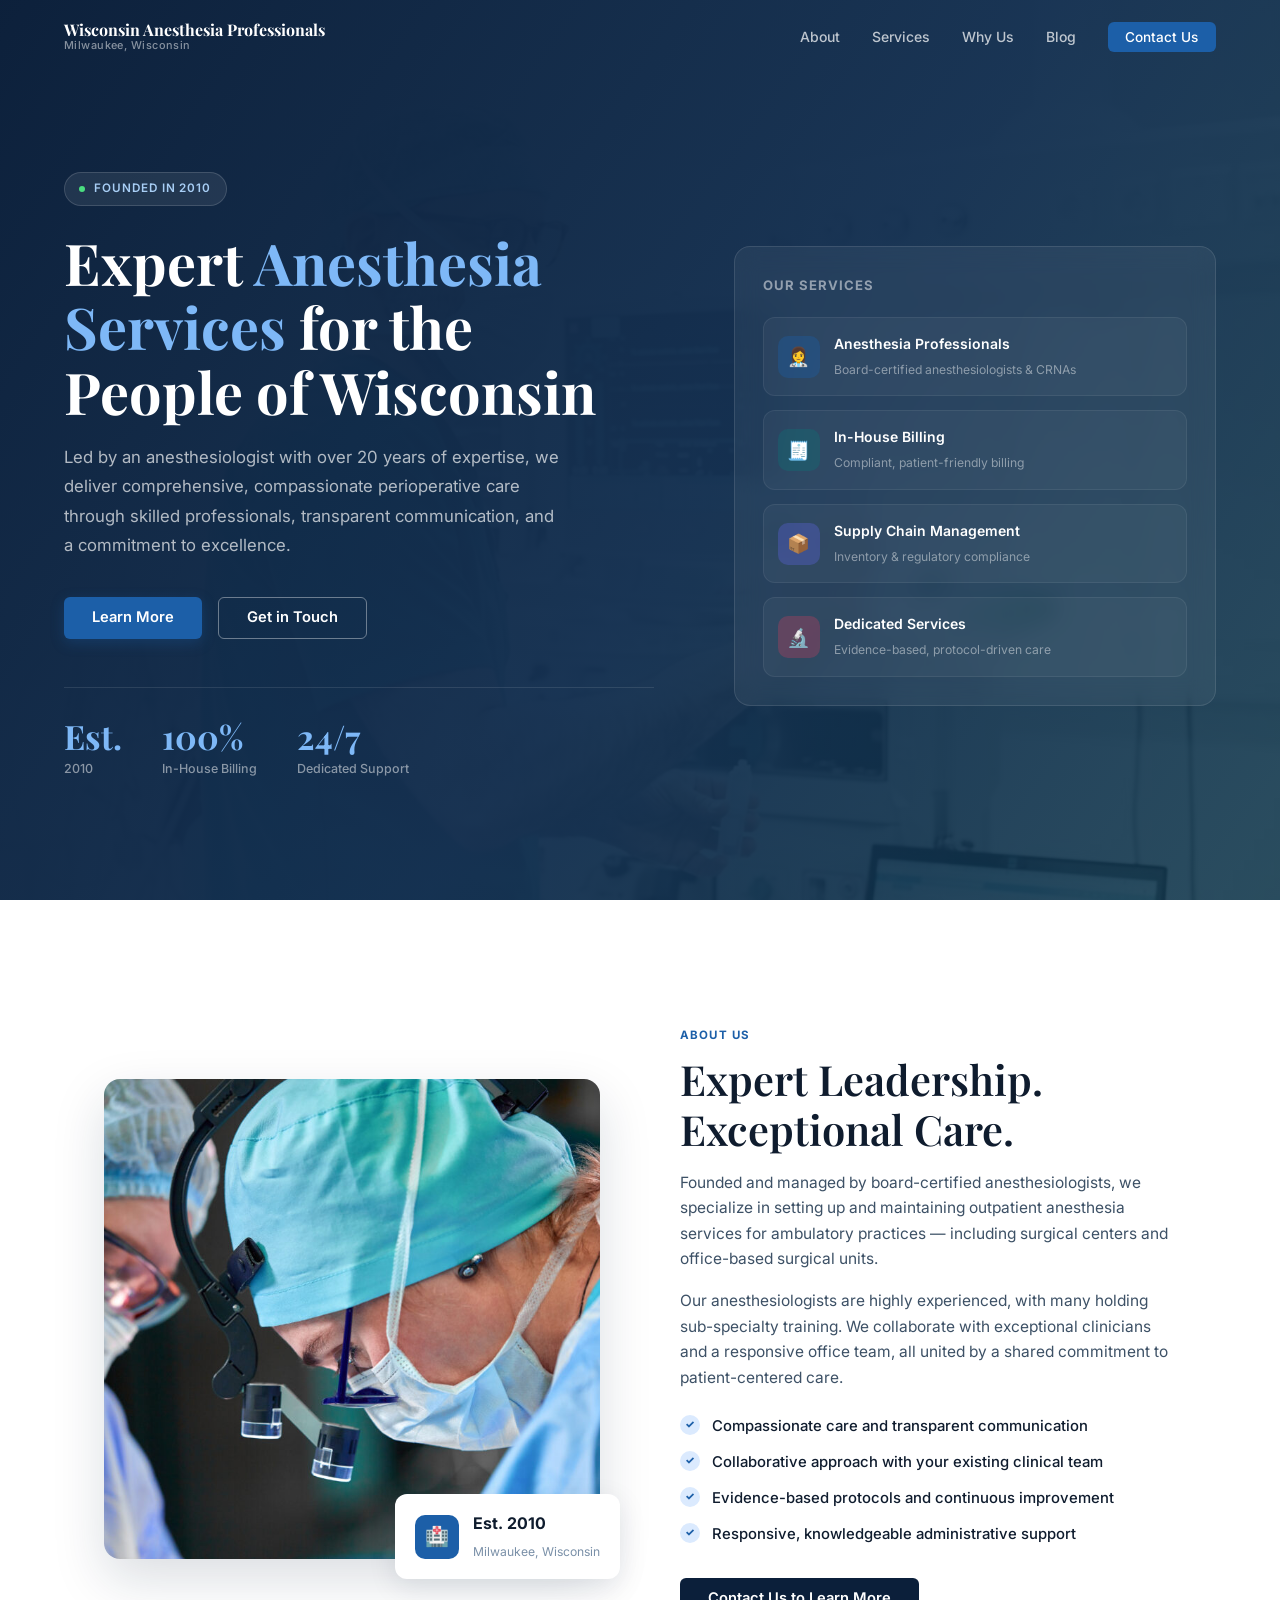
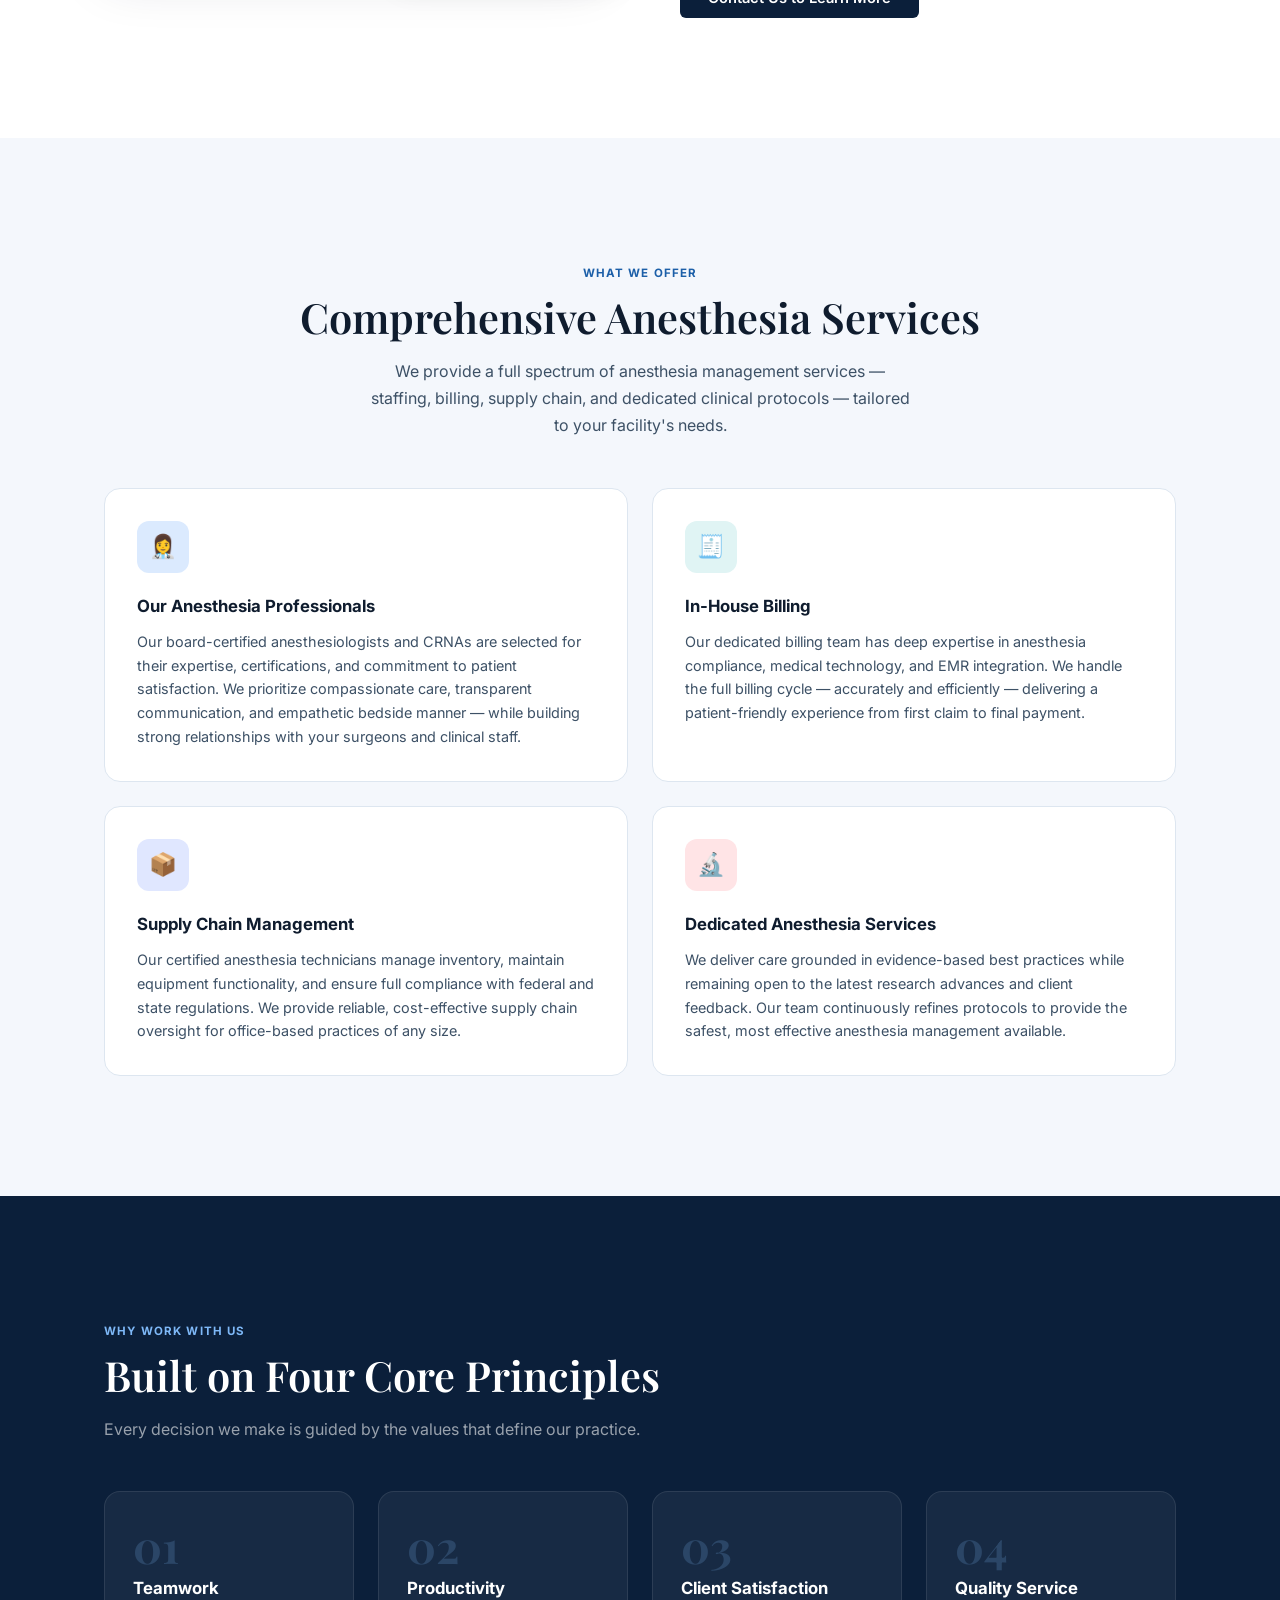
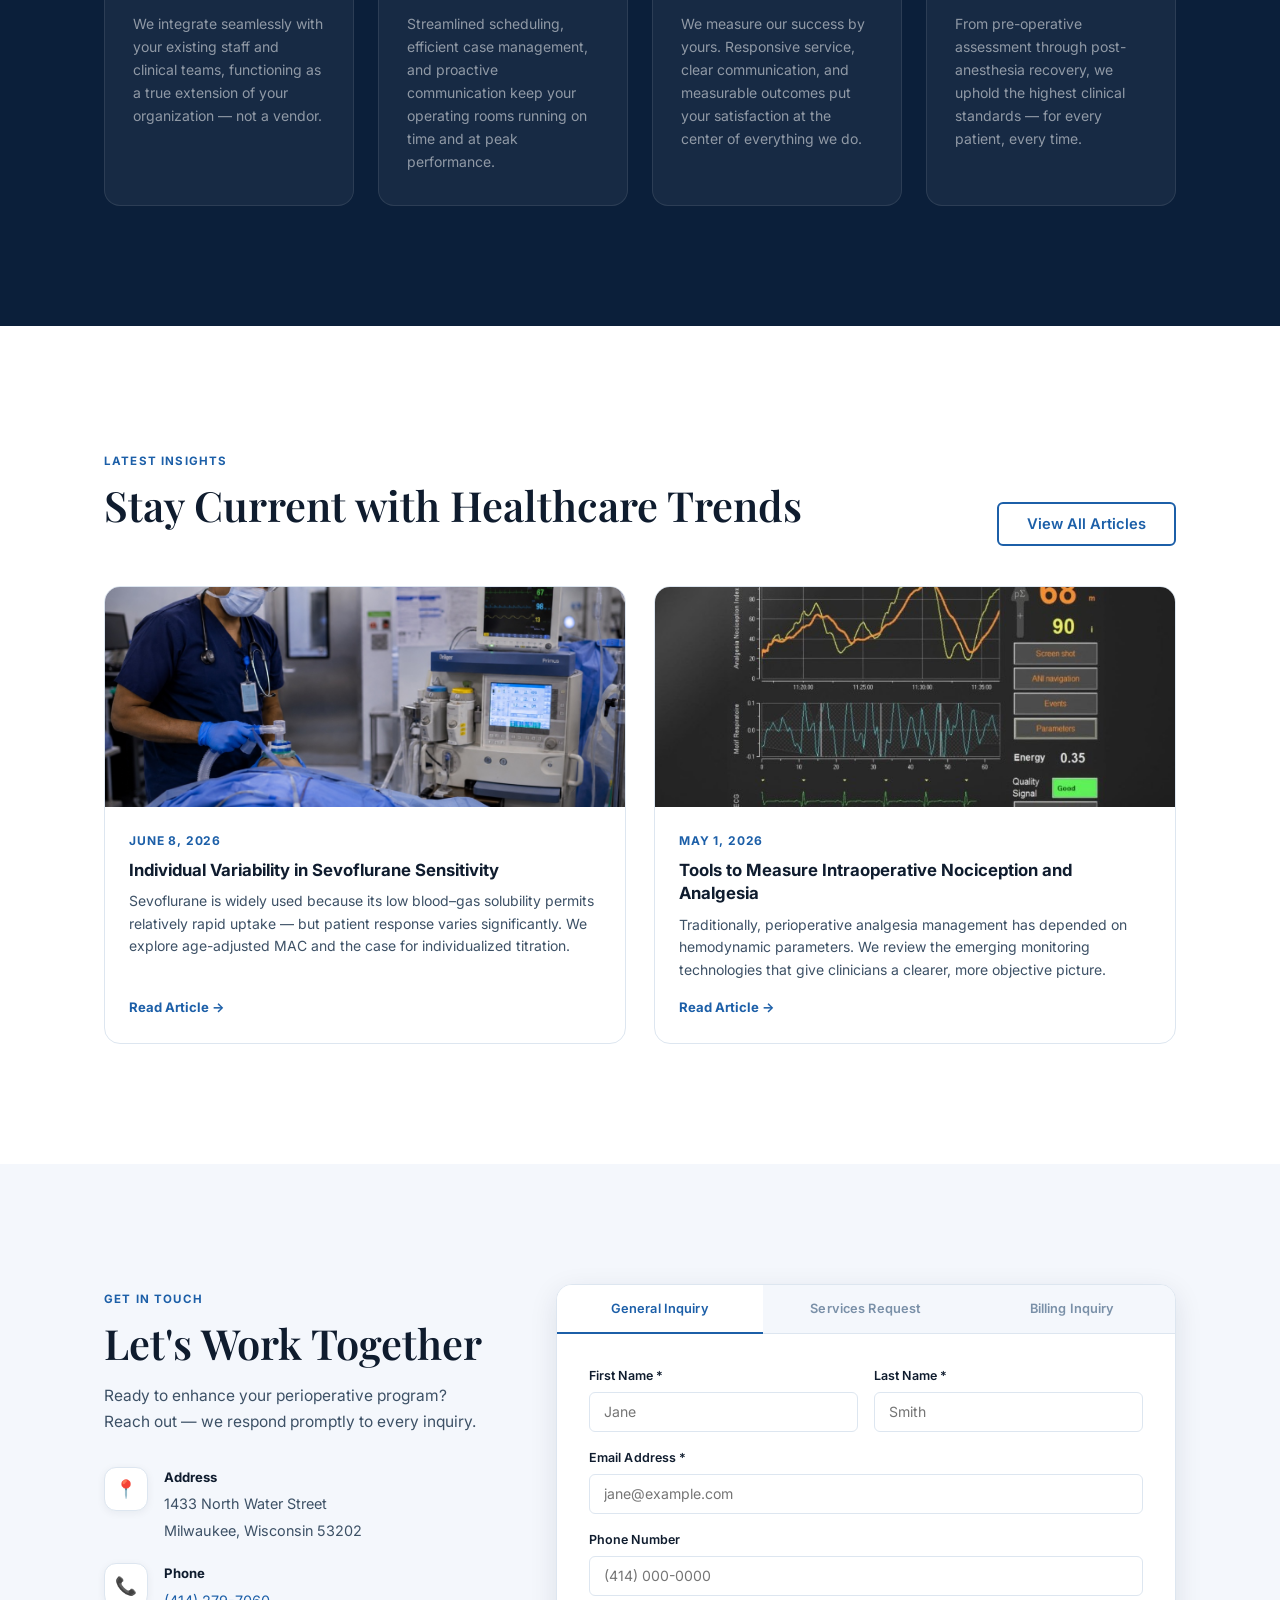
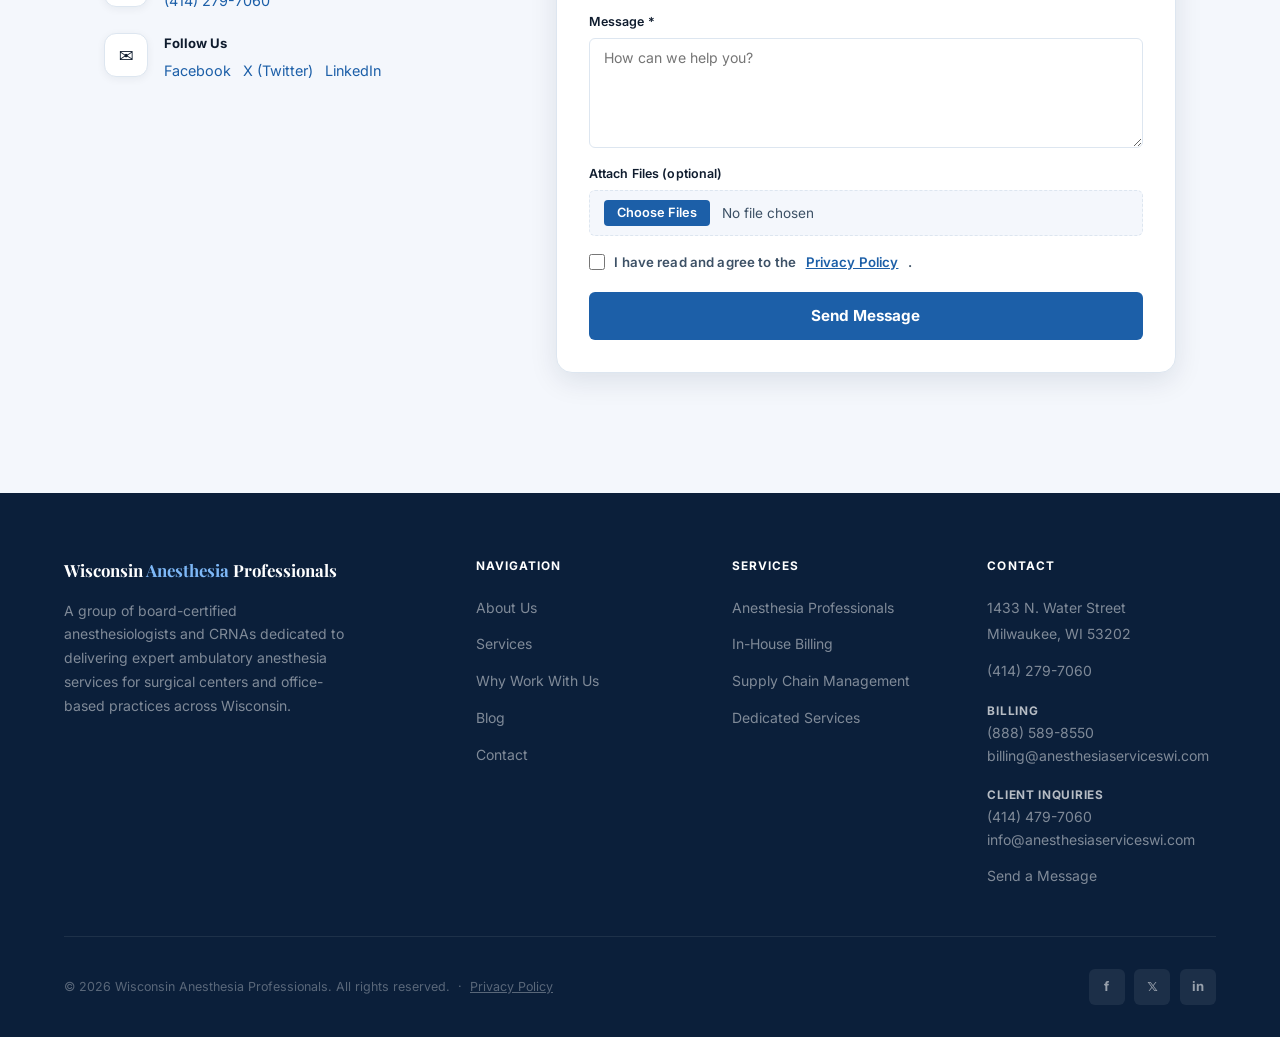
==== index.html @ 70d72e5a "Initial commit" ====
<!DOCTYPE html>
<html lang="en">
<head>
  <meta charset="UTF-8" />
  <meta name="viewport" content="width=device-width, initial-scale=1.0" />
  <title>Wisconsin Anesthesia Professionals — Expert Anesthesia Services</title>
  <meta name="description" content="Wisconsin Anesthesia Professionals is a group of anesthesiologists and CRNAs dedicated to delivering expert ambulatory anesthesia services across Wisconsin." />
  <link rel="preconnect" href="https://fonts.googleapis.com" />
  <link rel="preconnect" href="https://fonts.gstatic.com" crossorigin />
  <link href="https://fonts.googleapis.com/css2?family=Playfair+Display:wght@600;700&family=Inter:wght@300;400;500;600;700&display=swap" rel="stylesheet" />
  <link rel="stylesheet" href="css/style.css" />
</head>
<body>

  <!-- ── NAVIGATION ── -->
  <nav class="site-nav" aria-label="Main navigation">
    <div class="nav-inner">
      <a href="#hero" class="nav-logo" aria-label="Wisconsin Anesthesia Professionals home">
        <span class="logo-main">Wisconsin Anesthesia Professionals</span>
        <span class="logo-sub">Milwaukee, Wisconsin</span>
      </a>
      <ul class="nav-links" id="navLinks" role="list">
        <li><a href="#about">About</a></li>
        <li><a href="#services">Services</a></li>
        <li><a href="#why">Why Us</a></li>
        <li><a href="blog.html">Blog</a></li>
        <li><a href="#contact" class="nav-cta">Contact Us</a></li>
      </ul>
      <button class="hamburger" id="hamburger" aria-label="Toggle navigation" aria-expanded="false">
        <span></span><span></span><span></span>
      </button>
    </div>
  </nav>

  <!-- ── HERO ── -->
  <section id="hero" aria-label="Hero">
    <div class="hero-bg" role="presentation"></div>
    <div class="hero-overlay" role="presentation"></div>
    <div class="hero-content">
      <div class="hero-text">
        <div class="hero-badge">Founded in 2010</div>
        <h1>Expert <em>Anesthesia Services</em> for the People of Wisconsin</h1>
        <p class="hero-sub">Led by an anesthesiologist with over 20 years of expertise, we deliver comprehensive, compassionate perioperative care through skilled professionals, transparent communication, and a commitment to excellence.</p>
        <div class="hero-btns">
          <a href="#about" class="btn btn-primary">Learn More</a>
          <a href="#contact" class="btn btn-ghost">Get in Touch</a>
        </div>
        <div class="hero-stats">
          <div class="hero-stat"><strong>Est.</strong><span>2010</span></div>
          <div class="hero-stat"><strong>100%</strong><span>In-House Billing</span></div>
          <div class="hero-stat"><strong>24/7</strong><span>Dedicated Support</span></div>
        </div>
      </div>
      <div class="hero-panel" aria-hidden="true">
        <h3>Our Services</h3>
        <div class="hero-panel-items">
          <div class="panel-item">
            <div class="panel-icon blue">👩‍⚕️</div>
            <div class="panel-text">
              <strong>Anesthesia Professionals</strong>
              <span>Board-certified anesthesiologists &amp; CRNAs</span>
            </div>
          </div>
          <div class="panel-item">
            <div class="panel-icon teal">🧾</div>
            <div class="panel-text">
              <strong>In-House Billing</strong>
              <span>Compliant, patient-friendly billing</span>
            </div>
          </div>
          <div class="panel-item">
            <div class="panel-icon indigo">📦</div>
            <div class="panel-text">
              <strong>Supply Chain Management</strong>
              <span>Inventory &amp; regulatory compliance</span>
            </div>
          </div>
          <div class="panel-item">
            <div class="panel-icon rose">🔬</div>
            <div class="panel-text">
              <strong>Dedicated Services</strong>
              <span>Evidence-based, protocol-driven care</span>
            </div>
          </div>
        </div>
      </div>
    </div>
  </section>

  <!-- ── ABOUT ── -->
  <section id="about">
    <div class="container">
      <div class="about-grid">
        <div class="about-image-wrap reveal">
          <img
            src="images/surgeon-professionals.jpg"
            alt="Anesthesia professionals collaborating in a clinical setting"
            loading="lazy"
          />
          <div class="about-card">
            <div class="about-card-icon">🏥</div>
            <div>
              <strong>Est. 2010</strong>
              <span>Milwaukee, Wisconsin</span>
            </div>
          </div>
        </div>
        <div class="about-content reveal">
          <span class="section-label">About Us</span>
          <h2 class="section-title">Expert Leadership.<br>Exceptional Care.</h2>
          <p>Founded and managed by board-certified anesthesiologists, we specialize in setting up and maintaining outpatient anesthesia services for ambulatory practices — including surgical centers and office-based surgical units.</p>
          <p>Our anesthesiologists are highly experienced, with many holding sub-specialty training. We collaborate with exceptional clinicians and a responsive office team, all united by a shared commitment to patient-centered care.</p>
          <ul class="check-list">
            <li>Compassionate care and transparent communication</li>
            <li>Collaborative approach with your existing clinical team</li>
            <li>Evidence-based protocols and continuous improvement</li>
            <li>Responsive, knowledgeable administrative support</li>
          </ul>
          <a href="#contact" class="btn btn-dark">Contact Us to Learn More</a>
        </div>
      </div>
    </div>
  </section>

  <!-- ── SERVICES ── -->
  <section id="services">
    <div class="container">
      <div class="section-header centered reveal">
        <span class="section-label">What We Offer</span>
        <h2 class="section-title">Comprehensive Anesthesia Services</h2>
        <p class="section-sub">We provide a full spectrum of anesthesia management services — staffing, billing, supply chain, and dedicated clinical protocols — tailored to your facility's needs.</p>
      </div>
      <div class="services-grid">
        <div class="service-card reveal">
          <div class="service-icon">👩‍⚕️</div>
          <h3>Our Anesthesia Professionals</h3>
          <p>Our board-certified anesthesiologists and CRNAs are selected for their expertise, certifications, and commitment to patient satisfaction. We prioritize compassionate care, transparent communication, and empathetic bedside manner — while building strong relationships with your surgeons and clinical staff.</p>
        </div>
        <div class="service-card reveal">
          <div class="service-icon">🧾</div>
          <h3>In-House Billing</h3>
          <p>Our dedicated billing team has deep expertise in anesthesia compliance, medical technology, and EMR integration. We handle the full billing cycle — accurately and efficiently — delivering a patient-friendly experience from first claim to final payment.</p>
        </div>
        <div class="service-card reveal">
          <div class="service-icon">📦</div>
          <h3>Supply Chain Management</h3>
          <p>Our certified anesthesia technicians manage inventory, maintain equipment functionality, and ensure full compliance with federal and state regulations. We provide reliable, cost-effective supply chain oversight for office-based practices of any size.</p>
        </div>
        <div class="service-card reveal">
          <div class="service-icon">🔬</div>
          <h3>Dedicated Anesthesia Services</h3>
          <p>We deliver care grounded in evidence-based best practices while remaining open to the latest research advances and client feedback. Our team continuously refines protocols to provide the safest, most effective anesthesia management available.</p>
        </div>
      </div>
    </div>
  </section>

  <!-- ── WHY US ── -->
  <section id="why">
    <div class="container">
      <div class="section-header reveal">
        <span class="section-label">Why Work With Us</span>
        <h2 class="section-title">Built on Four Core Principles</h2>
        <p class="section-sub">Every decision we make is guided by the values that define our practice.</p>
      </div>
      <div class="pillars-grid">
        <div class="pillar reveal">
          <div class="pillar-num">01</div>
          <h3>Teamwork</h3>
          <p>We integrate seamlessly with your existing staff and clinical teams, functioning as a true extension of your organization — not a vendor.</p>
        </div>
        <div class="pillar reveal">
          <div class="pillar-num">02</div>
          <h3>Productivity</h3>
          <p>Streamlined scheduling, efficient case management, and proactive communication keep your operating rooms running on time and at peak performance.</p>
        </div>
        <div class="pillar reveal">
          <div class="pillar-num">03</div>
          <h3>Client Satisfaction</h3>
          <p>We measure our success by yours. Responsive service, clear communication, and measurable outcomes put your satisfaction at the center of everything we do.</p>
        </div>
        <div class="pillar reveal">
          <div class="pillar-num">04</div>
          <h3>Quality Service</h3>
          <p>From pre-operative assessment through post-anesthesia recovery, we uphold the highest clinical standards — for every patient, every time.</p>
        </div>
      </div>
    </div>
  </section>

  <!-- ── BLOG PREVIEW ── -->
  <section id="blog">
    <div class="container">
      <div class="blog-header reveal">
        <div>
          <span class="section-label">Latest Insights</span>
          <h2 class="section-title">Stay Current with Healthcare Trends</h2>
        </div>
        <a href="blog.html" class="btn btn-outline">View All Articles</a>
      </div>
      <div class="blog-grid">
        <a href="blog/individual-variability.html" class="blog-card reveal">
          <div class="blog-img">
            <img
              src="images/blog-sevoflurane.jpg"
              alt="Medical research laboratory"
              loading="lazy"
            />
          </div>
          <div class="blog-body">
            <div class="blog-date">June 8, 2026</div>
            <h3>Individual Variability in Sevoflurane Sensitivity</h3>
            <p>Sevoflurane is widely used because its low blood–gas solubility permits relatively rapid uptake — but patient response varies significantly. We explore age-adjusted MAC and the case for individualized titration.</p>
            <span class="blog-read-more">Read Article →</span>
          </div>
        </a>
        <a href="blog/nociception-analgesia.html" class="blog-card reveal">
          <div class="blog-img">
            <img
              src="images/blog-nociception.jpg"
              alt="Anesthesia monitoring equipment"
              loading="lazy"
            />
          </div>
          <div class="blog-body">
            <div class="blog-date">May 1, 2026</div>
            <h3>Tools to Measure Intraoperative Nociception and Analgesia</h3>
            <p>Traditionally, perioperative analgesia management has depended on hemodynamic parameters. We review the emerging monitoring technologies that give clinicians a clearer, more objective picture.</p>
            <span class="blog-read-more">Read Article →</span>
          </div>
        </a>
      </div>
    </div>
  </section>

  <!-- ── CONTACT ── -->
  <section id="contact">
    <div class="container">
      <div class="contact-wrap">

        <!-- Left: Info -->
        <div class="contact-info reveal">
          <span class="section-label">Get in Touch</span>
          <h2 class="section-title">Let's Work Together</h2>
          <p>Ready to enhance your perioperative program? Reach out — we respond promptly to every inquiry.</p>
          <div class="contact-details">
            <div class="contact-item">
              <div class="contact-item-icon">📍</div>
              <div>
                <strong>Address</strong>
                <span>1433 North Water Street<br>Milwaukee, Wisconsin 53202</span>
              </div>
            </div>
            <div class="contact-item">
              <div class="contact-item-icon">📞</div>
              <div>
                <strong>Phone</strong>
                <span><a href="tel:4142797060" style="color:var(--blue)">(414) 279-7060</a></span>
              </div>
            </div>
            <div class="contact-item">
              <div class="contact-item-icon">✉️</div>
              <div>
                <strong>Follow Us</strong>
                <span>
                  <a href="https://www.facebook.com/profile.php?id=100090541459263" target="_blank" rel="noopener" style="color:var(--blue);margin-right:.5rem">Facebook</a>
                  <a href="https://twitter.com/WI_Anesthesia" target="_blank" rel="noopener" style="color:var(--blue);margin-right:.5rem">X (Twitter)</a>
                  <a href="https://www.linkedin.com/company/wisconsin-anesthesia-professionals/" target="_blank" rel="noopener" style="color:var(--blue)">LinkedIn</a>
                </span>
              </div>
            </div>
          </div>
        </div>

        <!-- Right: Tabbed Forms -->
        <div class="contact-panel reveal">
          <div class="form-tabs" role="tablist" aria-label="Contact form type">
            <button class="tab-btn active" role="tab" aria-selected="true"  data-tab="tab-general"  aria-controls="tab-general">General Inquiry</button>
            <button class="tab-btn"        role="tab" aria-selected="false" data-tab="tab-services" aria-controls="tab-services">Services Request</button>
            <button class="tab-btn"        role="tab" aria-selected="false" data-tab="tab-billing"  aria-controls="tab-billing">Billing Inquiry</button>
          </div>

          <div class="form-content">

            <!-- Tab 1: General -->
            <div class="tab-pane active" id="tab-general" role="tabpanel">
              <form novalidate>
                <div class="form-row">
                  <div class="form-group">
                    <label for="g-fname">First Name *</label>
                    <input type="text" id="g-fname" placeholder="Jane" autocomplete="given-name" required />
                  </div>
                  <div class="form-group">
                    <label for="g-lname">Last Name *</label>
                    <input type="text" id="g-lname" placeholder="Smith" autocomplete="family-name" required />
                  </div>
                </div>
                <div class="form-group">
                  <label for="g-email">Email Address *</label>
                  <input type="email" id="g-email" placeholder="jane@example.com" autocomplete="email" required />
                </div>
                <div class="form-group">
                  <label for="g-phone">Phone Number</label>
                  <input type="tel" id="g-phone" placeholder="(414) 000-0000" autocomplete="tel" />
                </div>
                <div class="form-group">
                  <label for="g-message">Message *</label>
                  <textarea id="g-message" placeholder="How can we help you?" required></textarea>
                </div>
                <div class="form-group">
                  <label for="g-files">Attach Files (optional)</label>
                  <input type="file" id="g-files" multiple />
                </div>
                <label class="privacy-check">
                  <input type="checkbox" required />
                  I have read and agree to the <a href="privacy-policy.html" target="_blank">Privacy Policy</a>.
                </label>
                <button type="submit" class="btn-submit">Send Message</button>
              </form>
            </div>

            <!-- Tab 2: Services Request -->
            <div class="tab-pane" id="tab-services" role="tabpanel">
              <form novalidate>
                <div class="form-row">
                  <div class="form-group">
                    <label for="s-fname">First Name *</label>
                    <input type="text" id="s-fname" placeholder="Jane" autocomplete="given-name" required />
                  </div>
                  <div class="form-group">
                    <label for="s-lname">Last Name *</label>
                    <input type="text" id="s-lname" placeholder="Smith" autocomplete="family-name" required />
                  </div>
                </div>
                <div class="form-row">
                  <div class="form-group">
                    <label for="s-org">Organization / Facility *</label>
                    <input type="text" id="s-org" placeholder="General Hospital" required />
                  </div>
                  <div class="form-group">
                    <label for="s-role">Your Role / Title</label>
                    <input type="text" id="s-role" placeholder="Medical Director" />
                  </div>
                </div>
                <div class="form-row">
                  <div class="form-group">
                    <label for="s-email">Email Address *</label>
                    <input type="email" id="s-email" placeholder="jane@hospital.org" autocomplete="email" required />
                  </div>
                  <div class="form-group">
                    <label for="s-phone">Phone Number *</label>
                    <input type="tel" id="s-phone" placeholder="(414) 000-0000" autocomplete="tel" required />
                  </div>
                </div>
                <div class="form-group">
                  <label for="s-location">Facility Location (City, State) *</label>
                  <input type="text" id="s-location" placeholder="Milwaukee, WI" required />
                </div>
                <div class="form-group">
                  <label>Services Needed</label>
                  <div class="checkbox-group">
                    <label class="checkbox-label"><input type="checkbox" /> Anesthesia Professionals</label>
                    <label class="checkbox-label"><input type="checkbox" /> In-House Billing</label>
                    <label class="checkbox-label"><input type="checkbox" /> Supply Chain Management</label>
                    <label class="checkbox-label"><input type="checkbox" /> Dedicated Services</label>
                  </div>
                </div>
                <div class="form-group">
                  <label for="s-message">Additional Details</label>
                  <textarea id="s-message" placeholder="Tell us about your facility's needs, case volume, or timeline…"></textarea>
                </div>
                <div class="form-group">
                  <label for="s-files">Attach Files (optional)</label>
                  <input type="file" id="s-files" multiple />
                </div>
                <label class="privacy-check">
                  <input type="checkbox" required />
                  I have read and agree to the <a href="privacy-policy.html" target="_blank">Privacy Policy</a>.
                </label>
                <button type="submit" class="btn-submit">Submit Request</button>
              </form>
            </div>

            <!-- Tab 3: Billing Inquiry -->
            <div class="tab-pane" id="tab-billing" role="tabpanel">
              <form novalidate>
                <div class="form-row">
                  <div class="form-group">
                    <label for="b-fname">First Name *</label>
                    <input type="text" id="b-fname" placeholder="Jane" autocomplete="given-name" required />
                  </div>
                  <div class="form-group">
                    <label for="b-lname">Last Name *</label>
                    <input type="text" id="b-lname" placeholder="Smith" autocomplete="family-name" required />
                  </div>
                </div>
                <div class="form-group">
                  <label for="b-facility">Facility Name *</label>
                  <input type="text" id="b-facility" placeholder="Surgery Center of Wisconsin" required />
                </div>
                <div class="form-row">
                  <div class="form-group">
                    <label for="b-email">Email Address *</label>
                    <input type="email" id="b-email" placeholder="billing@facility.org" autocomplete="email" required />
                  </div>
                  <div class="form-group">
                    <label for="b-phone">Phone Number *</label>
                    <input type="tel" id="b-phone" placeholder="(414) 000-0000" autocomplete="tel" required />
                  </div>
                </div>
                <div class="form-group">
                  <label for="b-emr">EMR / Practice Management System</label>
                  <input type="text" id="b-emr" placeholder="e.g. Epic, Cerner, AdvancedMD" />
                </div>
                <div class="form-group">
                  <label for="b-issue">Nature of Billing Inquiry *</label>
                  <textarea id="b-issue" placeholder="Describe your billing question, issue, or what you're looking for in a billing partner…" required></textarea>
                </div>
                <div class="form-group">
                  <label for="b-files">Attach Files (optional)</label>
                  <input type="file" id="b-files" multiple />
                </div>
                <label class="privacy-check">
                  <input type="checkbox" required />
                  I have read and agree to the <a href="privacy-policy.html" target="_blank">Privacy Policy</a>.
                </label>
                <button type="submit" class="btn-submit">Submit Billing Inquiry</button>
              </form>
            </div>

          </div><!-- /form-content -->
        </div><!-- /contact-panel -->

      </div><!-- /contact-wrap -->
    </div>
  </section>

  <!-- ── FOOTER ── -->
  <footer>
    <div class="footer-inner">
      <div class="footer-top">
        <div class="footer-brand">
          <span class="footer-brand-logo">Wisconsin <span>Anesthesia</span> Professionals</span>
          <p>A group of board-certified anesthesiologists and CRNAs dedicated to delivering expert ambulatory anesthesia services for surgical centers and office-based practices across Wisconsin.</p>
        </div>
        <div class="footer-col">
          <h4>Navigation</h4>
          <ul>
            <li><a href="#about">About Us</a></li>
            <li><a href="#services">Services</a></li>
            <li><a href="#why">Why Work With Us</a></li>
            <li><a href="blog.html">Blog</a></li>
            <li><a href="#contact">Contact</a></li>
          </ul>
        </div>
        <div class="footer-col">
          <h4>Services</h4>
          <ul>
            <li><a href="#services">Anesthesia Professionals</a></li>
            <li><a href="#services">In-House Billing</a></li>
            <li><a href="#services">Supply Chain Management</a></li>
            <li><a href="#services">Dedicated Services</a></li>
          </ul>
        </div>
        <div class="footer-col">
          <h4>Contact</h4>
          <ul>
            <li><a href="https://maps.google.com/?q=1433+North+Water+Street+Milwaukee+WI+53202" target="_blank" rel="noopener">1433 N. Water Street<br>Milwaukee, WI 53202</a></li>
            <li><a href="tel:4142797060">(414) 279-7060</a></li>
            <li style="color:rgba(255,255,255,0.48);font-size:0.875rem"><strong style="color:rgba(255,255,255,0.7);display:block;font-size:0.74rem;letter-spacing:0.06em;text-transform:uppercase;margin-top:0.5rem">Billing</strong>
              <a href="tel:8885898550">(888) 589-8550</a><br>
              <a href="mailto:billing@anesthesiaserviceswi.com">billing@anesthesiaserviceswi.com</a>
            </li>
            <li style="color:rgba(255,255,255,0.48);font-size:0.875rem"><strong style="color:rgba(255,255,255,0.7);display:block;font-size:0.74rem;letter-spacing:0.06em;text-transform:uppercase;margin-top:0.5rem">Client Inquiries</strong>
              <a href="tel:4144797060">(414) 479-7060</a><br>
              <a href="mailto:info@anesthesiaserviceswi.com">info@anesthesiaserviceswi.com</a>
            </li>
            <li><a href="#contact">Send a Message</a></li>
          </ul>
        </div>
      </div>
      <div class="footer-bottom">
        <span>&copy; 2026 Wisconsin Anesthesia Professionals. All rights reserved. &nbsp;·&nbsp; <a href="privacy-policy.html" style="color:inherit;text-decoration:underline">Privacy Policy</a></span>
        <div class="socials">
          <a href="https://www.facebook.com/profile.php?id=100090541459263" target="_blank" rel="noopener" class="social-btn" aria-label="Facebook">f</a>
          <a href="https://twitter.com/WI_Anesthesia" target="_blank" rel="noopener" class="social-btn" aria-label="X (Twitter)">𝕏</a>
          <a href="https://www.linkedin.com/company/wisconsin-anesthesia-professionals/" target="_blank" rel="noopener" class="social-btn" aria-label="LinkedIn">in</a>
        </div>
      </div>
    </div>
  </footer>

  <script src="js/main.js" defer></script>
</body>
</html>
---- css/style.css ----
/* ============================================
   DESIGN TOKENS
   ============================================ */
:root {
  --navy:         #0B1F3A;
  --navy-mid:     #163354;
  --blue:         #1C5FA8;
  --blue-light:   #2F80ED;
  --teal:         #0D7377;
  --teal-light:   #E0F4F4;
  --white:        #FFFFFF;
  --off-white:    #F4F7FC;
  --border:       #DDE6F0;
  --text-dark:    #0F1C2E;
  --text-body:    #3D5166;
  --text-muted:   #7A90A8;

  --font-serif:   'Playfair Display', Georgia, serif;
  --font-sans:    'Inter', system-ui, sans-serif;

  --section-py:   120px;
  --max-w:        1200px;
  --nav-h:        72px;

  --r-sm:  6px;
  --r-md:  12px;
  --r-lg:  16px;

  --shadow-sm: 0 2px 8px rgba(11,31,58,0.06);
  --shadow-md: 0 8px 28px rgba(11,31,58,0.10);
  --shadow-lg: 0 20px 52px rgba(11,31,58,0.15);
}

/* ============================================
   RESET & BASE
   ============================================ */
*, *::before, *::after { box-sizing: border-box; margin: 0; padding: 0; }

html { scroll-behavior: smooth; font-size: 16px; }

body {
  font-family: var(--font-sans);
  color: var(--text-dark);
  background: var(--white);
  line-height: 1.65;
  -webkit-font-smoothing: antialiased;
}

img { display: block; max-width: 100%; }
a   { color: inherit; text-decoration: none; }
button { font-family: inherit; cursor: pointer; }

/* ============================================
   UTILITIES
   ============================================ */
.container {
  width: 100%;
  max-width: var(--max-w);
  margin: 0 auto;
  padding: 0 5%;
}

.section-label {
  display: inline-block;
  font-size: 0.72rem;
  font-weight: 700;
  letter-spacing: 0.10em;
  text-transform: uppercase;
  color: var(--blue);
  margin-bottom: 0.55rem;
}

.section-title {
  font-family: var(--font-serif);
  font-size: clamp(1.8rem, 3.5vw, 2.6rem);
  font-weight: 600;
  color: var(--text-dark);
  line-height: 1.2;
  margin-bottom: 1rem;
}

.section-sub {
  font-size: 1rem;
  color: var(--text-body);
  max-width: 540px;
  line-height: 1.7;
}

.section-header          { margin-bottom: 3rem; }
.section-header.centered { text-align: center; }
.section-header.centered .section-sub { margin: 0 auto; }

/* Scroll reveal */
.reveal {
  opacity: 0;
  transform: translateY(26px);
  transition: opacity 0.65s ease, transform 0.65s ease;
}
.reveal.in-view { opacity: 1; transform: none; }
.reveal:nth-child(2) { transition-delay: 80ms; }
.reveal:nth-child(3) { transition-delay: 160ms; }
.reveal:nth-child(4) { transition-delay: 240ms; }

/* ============================================
   BUTTONS
   ============================================ */
.btn {
  display: inline-flex;
  align-items: center;
  gap: 0.45rem;
  font-weight: 600;
  font-size: 0.92rem;
  padding: 0.8rem 1.75rem;
  border-radius: var(--r-sm);
  border: none;
  text-decoration: none;
  transition: background 0.2s, transform 0.15s, box-shadow 0.2s;
  cursor: pointer;
  white-space: nowrap;
  line-height: 1;
}
.btn:hover { transform: translateY(-1px); }

.btn-primary {
  background: var(--blue);
  color: var(--white);
  box-shadow: 0 4px 14px rgba(28,95,168,0.30);
}
.btn-primary:hover { background: var(--blue-light); box-shadow: 0 6px 20px rgba(28,95,168,0.40); }

.btn-ghost {
  background: transparent;
  color: var(--white);
  border: 1.5px solid rgba(255,255,255,0.38);
}
.btn-ghost:hover { border-color: var(--white); background: rgba(255,255,255,0.08); }

.btn-dark {
  background: var(--navy);
  color: var(--white);
}
.btn-dark:hover { background: var(--navy-mid); }

.btn-outline {
  background: transparent;
  color: var(--blue);
  border: 2px solid var(--blue);
}
.btn-outline:hover { background: var(--blue); color: var(--white); }

/* ============================================
   NAVIGATION
   ============================================ */
.site-nav {
  position: fixed;
  inset: 0 0 auto 0;
  z-index: 1000;
  height: var(--nav-h);
  display: flex;
  align-items: center;
  padding: 0 5%;
  background: transparent;
  transition: background 0.35s, box-shadow 0.35s, backdrop-filter 0.35s;
}

.site-nav.scrolled {
  background: rgba(11,31,58,0.96);
  backdrop-filter: blur(14px);
  box-shadow: 0 1px 0 rgba(255,255,255,0.06);
}

.nav-inner {
  width: 100%;
  max-width: var(--max-w);
  margin: 0 auto;
  display: flex;
  align-items: center;
  justify-content: space-between;
}

.nav-logo {
  display: flex;
  flex-direction: column;
  line-height: 1.2;
}
.nav-logo .logo-main {
  font-family: var(--font-serif);
  font-size: 1rem;
  font-weight: 700;
  color: var(--white);
}
.nav-logo .logo-sub {
  font-size: 0.68rem;
  font-weight: 500;
  color: rgba(255,255,255,0.50);
  letter-spacing: 0.04em;
}

.nav-links {
  display: flex;
  align-items: center;
  gap: 2rem;
  list-style: none;
}
.nav-links a {
  color: rgba(255,255,255,0.72);
  font-size: 0.875rem;
  font-weight: 500;
  transition: color 0.2s;
}
.nav-links a:hover { color: var(--white); }
.nav-links .nav-cta {
  background: var(--blue);
  color: var(--white) !important;
  padding: 0.45rem 1.1rem;
  border-radius: var(--r-sm);
  font-size: 0.85rem;
  transition: background 0.2s !important;
}
.nav-links .nav-cta:hover { background: var(--blue-light) !important; }

.hamburger {
  display: none;
  flex-direction: column;
  gap: 5px;
  background: none;
  border: none;
  padding: 4px;
}
.hamburger span {
  display: block;
  width: 24px; height: 2px;
  background: var(--white);
  border-radius: 2px;
  transition: all 0.3s;
}

/* ============================================
   HERO
   ============================================ */
#hero {
  min-height: 100vh;
  display: flex;
  align-items: center;
  position: relative;
  overflow: hidden;
  background: var(--navy);
  padding: calc(var(--nav-h) + 60px) 5% 80px;
}

.hero-bg {
  position: absolute;
  inset: 0;
  background-image: url('../images/hero-anesthesiologist.jpg');
  background-size: cover;
  background-position: center 30%;
  opacity: 0.18;
  z-index: 0;
}

.hero-overlay {
  position: absolute;
  inset: 0;
  background: linear-gradient(125deg, rgba(11,31,58,0.96) 0%, rgba(22,51,84,0.88) 55%, rgba(13,115,119,0.22) 100%);
  z-index: 1;
}

.hero-content {
  position: relative;
  z-index: 2;
  max-width: var(--max-w);
  margin: 0 auto;
  width: 100%;
  display: grid;
  grid-template-columns: 1.1fr 0.9fr;
  gap: 5rem;
  align-items: center;
}

.hero-badge {
  display: inline-flex;
  align-items: center;
  gap: 0.55rem;
  background: rgba(255,255,255,0.08);
  border: 1px solid rgba(255,255,255,0.14);
  color: #A8CEF5;
  font-size: 0.73rem;
  font-weight: 600;
  letter-spacing: 0.08em;
  text-transform: uppercase;
  padding: 0.38rem 0.9rem;
  border-radius: 50px;
  margin-bottom: 1.5rem;
}
.hero-badge::before {
  content: '';
  width: 6px; height: 6px;
  border-radius: 50%;
  background: #4ADE80;
  flex-shrink: 0;
}

#hero h1 {
  font-family: var(--font-serif);
  font-size: clamp(2.4rem, 4.5vw, 3.8rem);
  font-weight: 700;
  color: var(--white);
  line-height: 1.12;
  margin-bottom: 1.25rem;
}
#hero h1 em { font-style: normal; color: #7EB8F7; }

.hero-sub {
  font-size: 1.05rem;
  color: rgba(255,255,255,0.68);
  line-height: 1.75;
  margin-bottom: 2.25rem;
  max-width: 500px;
}

.hero-btns { display: flex; gap: 1rem; flex-wrap: wrap; }

.hero-stats {
  display: flex;
  gap: 2.5rem;
  margin-top: 3rem;
  padding-top: 2rem;
  border-top: 1px solid rgba(255,255,255,0.10);
  flex-wrap: wrap;
}
.hero-stat strong {
  display: block;
  font-family: var(--font-serif);
  font-size: 2.1rem;
  font-weight: 700;
  color: #7EB8F7;
  line-height: 1;
}
.hero-stat span {
  font-size: 0.78rem;
  color: rgba(255,255,255,0.50);
  font-weight: 500;
}

/* Hero panel */
.hero-panel {
  background: rgba(255,255,255,0.055);
  border: 1px solid rgba(255,255,255,0.11);
  border-radius: var(--r-lg);
  padding: 1.75rem;
  backdrop-filter: blur(12px);
}
.hero-panel h3 {
  font-size: 0.82rem;
  font-weight: 700;
  color: rgba(255,255,255,0.50);
  text-transform: uppercase;
  letter-spacing: 0.08em;
  margin-bottom: 1.25rem;
}
.hero-panel-items { display: flex; flex-direction: column; gap: 0.875rem; }

.panel-item {
  display: flex;
  align-items: center;
  gap: 0.875rem;
  padding: 0.875rem;
  background: rgba(255,255,255,0.04);
  border-radius: var(--r-md);
  border: 1px solid rgba(255,255,255,0.07);
  transition: background 0.2s;
}
.panel-item:hover { background: rgba(255,255,255,0.08); }

.panel-icon {
  width: 42px; height: 42px;
  border-radius: 10px;
  display: flex;
  align-items: center;
  justify-content: center;
  font-size: 1.15rem;
  flex-shrink: 0;
}
.panel-icon.blue   { background: rgba(28,95,168,0.35); }
.panel-icon.teal   { background: rgba(13,115,119,0.35); }
.panel-icon.indigo { background: rgba(99,102,241,0.30); }
.panel-icon.rose   { background: rgba(244,63,94,0.25); }

.panel-text strong { display: block; font-size: 0.875rem; font-weight: 600; color: var(--white); }
.panel-text span   { font-size: 0.76rem; color: rgba(255,255,255,0.45); }

/* ============================================
   SECTION PADDING
   ============================================ */
#about, #services, #why, #blog, #contact {
  padding-top: var(--section-py);
  padding-bottom: var(--section-py);
}

/* ============================================
   ABOUT
   ============================================ */
#about { background: var(--white); }

.about-grid {
  display: grid;
  grid-template-columns: 1fr 1fr;
  gap: 5rem;
  align-items: center;
}

.about-image-wrap { position: relative; }
.about-image-wrap img {
  width: 100%;
  height: 480px;
  object-fit: cover;
  border-radius: var(--r-lg);
  box-shadow: var(--shadow-lg);
}

.about-card {
  position: absolute;
  bottom: -1.25rem;
  right: -1.25rem;
  background: var(--white);
  border-radius: var(--r-md);
  padding: 1rem 1.25rem;
  box-shadow: var(--shadow-md);
  display: flex;
  align-items: center;
  gap: 0.875rem;
  min-width: 200px;
}
.about-card-icon {
  width: 44px; height: 44px;
  background: var(--blue);
  border-radius: 10px;
  display: flex;
  align-items: center;
  justify-content: center;
  font-size: 1.2rem;
  flex-shrink: 0;
}
.about-card strong { display: block; font-size: 1rem; font-weight: 700; color: var(--text-dark); }
.about-card span   { font-size: 0.76rem; color: var(--text-muted); }

.about-content p {
  color: var(--text-body);
  margin-bottom: 1rem;
  font-size: 0.97rem;
}

.check-list {
  list-style: none;
  margin: 1.5rem 0 2rem;
  display: flex;
  flex-direction: column;
  gap: 0.7rem;
}
.check-list li {
  display: flex;
  align-items: flex-start;
  gap: 0.75rem;
  font-size: 0.93rem;
  color: var(--text-dark);
  font-weight: 500;
}
.check-list li::before {
  content: '✓';
  flex-shrink: 0;
  width: 20px; height: 20px;
  background: #DBEAFE;
  color: var(--blue);
  border-radius: 50%;
  display: inline-flex;
  align-items: center;
  justify-content: center;
  font-size: 0.68rem;
  font-weight: 800;
  margin-top: 1px;
}

/* ============================================
   SERVICES
   ============================================ */
#services { background: var(--off-white); }

.services-grid {
  display: grid;
  grid-template-columns: repeat(2, 1fr);
  gap: 1.5rem;
}

.service-card {
  background: var(--white);
  border-radius: var(--r-lg);
  padding: 2rem;
  border: 1px solid var(--border);
  position: relative;
  overflow: hidden;
  transition: box-shadow 0.25s, transform 0.25s;
}
.service-card::before {
  content: '';
  position: absolute;
  top: 0; left: 0; right: 0;
  height: 3px;
  background: var(--blue);
  transform: scaleX(0);
  transform-origin: left;
  transition: transform 0.3s ease;
}
.service-card:hover { box-shadow: var(--shadow-lg); transform: translateY(-4px); }
.service-card:hover::before { transform: scaleX(1); }

.service-icon {
  width: 52px; height: 52px;
  border-radius: var(--r-md);
  display: flex;
  align-items: center;
  justify-content: center;
  font-size: 1.4rem;
  margin-bottom: 1.25rem;
}
.service-card:nth-child(1) .service-icon { background: #DBEAFE; }
.service-card:nth-child(2) .service-icon { background: var(--teal-light); }
.service-card:nth-child(3) .service-icon { background: #E0E7FF; }
.service-card:nth-child(4) .service-icon { background: #FFE4E6; }

.service-card h3 { font-size: 1.05rem; font-weight: 700; color: var(--text-dark); margin-bottom: 0.6rem; }
.service-card p  { font-size: 0.9rem; color: var(--text-body); line-height: 1.65; }

/* ============================================
   WHY US
   ============================================ */
#why { background: var(--navy); }

#why .section-label { color: #7EB8F7; }
#why .section-title { color: var(--white); }
#why .section-sub   { color: rgba(255,255,255,0.58); }

.pillars-grid {
  display: grid;
  grid-template-columns: repeat(4, 1fr);
  gap: 1.5rem;
  margin-top: 3rem;
}

.pillar {
  background: rgba(255,255,255,0.05);
  border: 1px solid rgba(255,255,255,0.09);
  border-radius: var(--r-lg);
  padding: 2rem 1.75rem;
  transition: background 0.25s;
}
.pillar:hover { background: rgba(255,255,255,0.09); }

.pillar-num {
  font-family: var(--font-serif);
  font-size: 2.8rem;
  font-weight: 700;
  color: rgba(126,184,247,0.20);
  line-height: 1;
  margin-bottom: 0.4rem;
}
.pillar h3 { font-size: 1.05rem; font-weight: 700; color: var(--white); margin-bottom: 0.55rem; }
.pillar p  { font-size: 0.875rem; color: rgba(255,255,255,0.52); line-height: 1.65; }

/* ============================================
   BLOG PREVIEW
   ============================================ */
#blog { background: var(--white); }

.blog-header {
  display: flex;
  justify-content: space-between;
  align-items: flex-end;
  margin-bottom: 2.5rem;
  flex-wrap: wrap;
  gap: 1rem;
}

.blog-grid {
  display: grid;
  grid-template-columns: repeat(2, 1fr);
  gap: 1.75rem;
}

.blog-card {
  border-radius: var(--r-lg);
  border: 1px solid var(--border);
  overflow: hidden;
  display: flex;
  flex-direction: column;
  background: var(--white);
  transition: box-shadow 0.25s, transform 0.25s;
}
.blog-card:hover { box-shadow: var(--shadow-lg); transform: translateY(-4px); }

.blog-img { height: 220px; overflow: hidden; }
.blog-img img { width: 100%; height: 100%; object-fit: cover; transition: transform 0.45s ease; }
.blog-card:hover .blog-img img { transform: scale(1.05); }

.blog-body { padding: 1.5rem; display: flex; flex-direction: column; flex: 1; }
.blog-date {
  font-size: 0.75rem;
  font-weight: 700;
  color: var(--blue);
  text-transform: uppercase;
  letter-spacing: 0.07em;
  margin-bottom: 0.5rem;
}
.blog-body h3 { font-size: 1.05rem; font-weight: 700; color: var(--text-dark); margin-bottom: 0.5rem; line-height: 1.4; }
.blog-body p  { font-size: 0.875rem; color: var(--text-body); line-height: 1.6; flex: 1; }

.blog-read-more {
  display: inline-flex;
  align-items: center;
  gap: 0.35rem;
  font-size: 0.82rem;
  font-weight: 700;
  color: var(--blue);
  margin-top: 1rem;
  transition: gap 0.2s;
}
.blog-card:hover .blog-read-more { gap: 0.6rem; }

/* ============================================
   CONTACT
   ============================================ */
#contact { background: var(--off-white); }

.contact-wrap {
  display: grid;
  grid-template-columns: 1fr 1.6fr;
  gap: 4rem;
  align-items: start;
}

.contact-info > p { color: var(--text-body); margin-bottom: 2rem; font-size: 0.97rem; }

.contact-details { display: flex; flex-direction: column; gap: 1.25rem; }

.contact-item {
  display: flex;
  align-items: flex-start;
  gap: 1rem;
}
.contact-item-icon {
  width: 44px; height: 44px;
  background: var(--white);
  border: 1px solid var(--border);
  border-radius: var(--r-md);
  display: flex;
  align-items: center;
  justify-content: center;
  font-size: 1.1rem;
  flex-shrink: 0;
  box-shadow: var(--shadow-sm);
}
.contact-item strong { display: block; font-size: 0.82rem; font-weight: 700; color: var(--text-dark); margin-bottom: 2px; }
.contact-item span   { font-size: 0.9rem; color: var(--text-body); }

/* Contact panel */
.contact-panel {
  background: var(--white);
  border-radius: var(--r-lg);
  border: 1px solid var(--border);
  box-shadow: var(--shadow-md);
  overflow: hidden;
}

.form-tabs {
  display: flex;
  border-bottom: 1px solid var(--border);
  background: var(--off-white);
}
.tab-btn {
  flex: 1;
  padding: 1rem 0.5rem;
  font-size: 0.8rem;
  font-weight: 600;
  color: var(--text-muted);
  background: none;
  border: none;
  border-bottom: 2.5px solid transparent;
  margin-bottom: -1px;
  cursor: pointer;
  transition: color 0.2s, border-color 0.2s;
  font-family: var(--font-sans);
  letter-spacing: 0.01em;
}
.tab-btn.active { color: var(--blue); border-bottom-color: var(--blue); background: var(--white); }
.tab-btn:hover:not(.active) { color: var(--text-dark); }

.form-content { padding: 2rem; }
.tab-pane { display: none; }
.tab-pane.active { display: block; }

.form-row { display: grid; grid-template-columns: 1fr 1fr; gap: 1rem; }

.form-group {
  margin-bottom: 1rem;
  display: flex;
  flex-direction: column;
}

label {
  font-size: 0.78rem;
  font-weight: 600;
  color: var(--text-dark);
  margin-bottom: 0.35rem;
  letter-spacing: 0.01em;
}

input[type="text"],
input[type="email"],
input[type="tel"],
select,
textarea {
  width: 100%;
  padding: 0.65rem 0.9rem;
  border: 1.5px solid var(--border);
  border-radius: var(--r-sm);
  font-family: var(--font-sans);
  font-size: 0.88rem;
  color: var(--text-dark);
  background: var(--white);
  transition: border-color 0.2s, box-shadow 0.2s;
  outline: none;
  appearance: none;
}
input:focus, select:focus, textarea:focus {
  border-color: var(--blue);
  box-shadow: 0 0 0 3px rgba(28,95,168,0.12);
}

textarea { resize: vertical; min-height: 110px; }

.checkbox-group {
  display: grid;
  grid-template-columns: 1fr 1fr;
  gap: 0.5rem;
  margin-top: 0.25rem;
}
.checkbox-label {
  display: flex;
  align-items: center;
  gap: 0.5rem;
  font-size: 0.85rem;
  font-weight: 400;
  color: var(--text-body);
  cursor: pointer;
}
.checkbox-label input[type="checkbox"] {
  width: 15px; height: 15px;
  padding: 0;
  accent-color: var(--blue);
  flex-shrink: 0;
}

.btn-submit {
  width: 100%;
  background: var(--blue);
  color: var(--white);
  font-weight: 700;
  font-size: 0.95rem;
  padding: 0.88rem;
  border: none;
  border-radius: var(--r-sm);
  cursor: pointer;
  font-family: var(--font-sans);
  transition: background 0.2s, transform 0.15s;
  margin-top: 0.5rem;
}
.btn-submit:hover { background: var(--blue-light); transform: translateY(-1px); }

/* ============================================
   FOOTER
   ============================================ */
footer {
  background: var(--navy);
  padding: 4rem 5% 2rem;
}

.footer-inner { max-width: var(--max-w); margin: 0 auto; }

.footer-top {
  display: grid;
  grid-template-columns: 1.75fr 1fr 1fr 1.1fr;
  gap: 3rem;
  padding-bottom: 3rem;
  border-bottom: 1px solid rgba(255,255,255,0.08);
  margin-bottom: 2rem;
}

.footer-brand p {
  font-size: 0.875rem;
  line-height: 1.7;
  max-width: 280px;
  color: rgba(255,255,255,0.48);
  margin-top: 0.9rem;
}

.footer-col h4 {
  font-size: 0.74rem;
  font-weight: 700;
  letter-spacing: 0.09em;
  text-transform: uppercase;
  color: var(--white);
  margin-bottom: 1.1rem;
}
.footer-col ul { list-style: none; display: flex; flex-direction: column; gap: 0.65rem; }
.footer-col ul li a {
  color: rgba(255,255,255,0.48);
  font-size: 0.875rem;
  transition: color 0.2s;
}
.footer-col ul li a:hover { color: var(--white); }

.footer-brand-logo {
  font-family: var(--font-serif);
  font-size: 1.05rem;
  font-weight: 700;
  color: var(--white);
  display: block;
}
.footer-brand-logo span { color: #7EB8F7; }

.footer-bottom {
  display: flex;
  justify-content: space-between;
  align-items: center;
  flex-wrap: wrap;
  gap: 1rem;
  font-size: 0.78rem;
  color: rgba(255,255,255,0.32);
}

.socials { display: flex; gap: 0.6rem; }
.social-btn {
  width: 36px; height: 36px;
  background: rgba(255,255,255,0.07);
  border-radius: var(--r-sm);
  display: flex;
  align-items: center;
  justify-content: center;
  color: rgba(255,255,255,0.55);
  font-size: 0.82rem;
  font-weight: 700;
  text-decoration: none;
  transition: background 0.2s, color 0.2s;
}
.social-btn:hover { background: var(--blue); color: var(--white); }

/* ============================================
   BLOG PAGE
   ============================================ */
.blog-page-hero {
  background: var(--navy);
  padding: calc(var(--nav-h) + 50px) 5% 60px;
  text-align: center;
  position: relative;
  overflow: hidden;
}
.blog-page-hero::before {
  content: '';
  position: absolute;
  inset: 0;
  background: linear-gradient(135deg, rgba(11,31,58,0.95), rgba(13,115,119,0.15));
}
.blog-page-hero > * { position: relative; z-index: 1; }
.blog-page-hero .section-label { color: #7EB8F7; }
.blog-page-hero h1 {
  font-family: var(--font-serif);
  font-size: clamp(2rem, 4vw, 3rem);
  font-weight: 700;
  color: var(--white);
  margin-bottom: 0.75rem;
}
.blog-page-hero p { color: rgba(255,255,255,0.65); max-width: 480px; margin: 0 auto; }

.blog-listing {
  background: var(--off-white);
  padding-top: var(--section-py);
  padding-bottom: var(--section-py);
}

.blog-all-grid {
  display: grid;
  grid-template-columns: repeat(3, 1fr);
  gap: 1.5rem;
}

/* File input */
input[type="file"] {
  width: 100%;
  padding: 0.55rem 0.9rem;
  border: 1.5px dashed var(--border);
  border-radius: var(--r-sm);
  font-family: var(--font-sans);
  font-size: 0.85rem;
  color: var(--text-body);
  background: var(--off-white);
  cursor: pointer;
  transition: border-color 0.2s;
}
input[type="file"]:hover { border-color: var(--blue); }
input[type="file"]::-webkit-file-upload-button {
  background: var(--blue);
  color: var(--white);
  border: none;
  padding: 0.35rem 0.8rem;
  border-radius: 4px;
  cursor: pointer;
  font-family: var(--font-sans);
  font-size: 0.8rem;
  font-weight: 600;
  margin-right: 0.75rem;
}

/* Privacy policy checkbox */
.privacy-check {
  display: flex;
  align-items: flex-start;
  gap: 0.6rem;
  margin: 0.75rem 0;
  font-size: 0.83rem;
  color: var(--text-body);
  line-height: 1.55;
}
.privacy-check input[type="checkbox"] {
  width: 16px;
  height: 16px;
  padding: 0;
  margin-top: 2px;
  accent-color: var(--blue);
  flex-shrink: 0;
}
.privacy-check a { color: var(--blue); text-decoration: underline; }

/* ============================================
   BLOG POST PAGE
   ============================================ */
.blog-post-page { padding-top: var(--nav-h); }

.blog-post-hero {
  width: 100%;
  max-height: 480px;
  overflow: hidden;
}
.blog-post-hero img {
  width: 100%;
  height: 480px;
  object-fit: cover;
}

.blog-post-wrap {
  max-width: 780px;
  margin: 0 auto;
  padding: 3rem 5% 5rem;
}

.blog-post-meta {
  display: flex;
  align-items: center;
  justify-content: space-between;
  margin-bottom: 1.5rem;
  flex-wrap: wrap;
  gap: 0.5rem;
}

.blog-back {
  font-size: 0.83rem;
  font-weight: 600;
  color: var(--blue);
  text-decoration: none;
  transition: color 0.2s;
}
.blog-back:hover { color: var(--blue-light); }

.blog-post-header h1 {
  font-family: var(--font-serif);
  font-size: clamp(1.8rem, 4vw, 2.8rem);
  font-weight: 700;
  color: var(--text-dark);
  line-height: 1.2;
  margin-bottom: 0.75rem;
}

.blog-post-byline {
  font-size: 0.83rem;
  color: var(--text-muted);
  margin-bottom: 2.5rem;
  padding-bottom: 2rem;
  border-bottom: 1px solid var(--border);
}
.blog-post-byline strong { color: var(--text-dark); }

.blog-post-content { color: var(--text-body); font-size: 1rem; line-height: 1.8; }
.blog-post-content h2 { font-family: var(--font-serif); font-size: 1.5rem; color: var(--text-dark); margin: 2.5rem 0 1rem; }
.blog-post-content h3 { font-size: 1.1rem; font-weight: 700; color: var(--text-dark); margin: 2rem 0 0.75rem; }
.blog-post-content p { margin-bottom: 1.25rem; }
.blog-post-content ul, .blog-post-content ol { margin: 1rem 0 1.25rem 1.5rem; }
.blog-post-content li { margin-bottom: 0.5rem; }
.blog-post-content blockquote {
  border-left: 3px solid var(--blue);
  padding: 0.75rem 1.5rem;
  margin: 1.5rem 0;
  background: var(--off-white);
  border-radius: 0 var(--r-sm) var(--r-sm) 0;
  font-style: italic;
  color: var(--text-dark);
}

.blog-post-references {
  margin-top: 3rem;
  padding-top: 2rem;
  border-top: 1px solid var(--border);
}
.blog-post-references h3 {
  font-size: 0.85rem;
  font-weight: 700;
  letter-spacing: 0.08em;
  text-transform: uppercase;
  color: var(--text-muted);
  margin-bottom: 1rem;
}
.blog-post-references ol {
  padding-left: 1.5rem;
  display: flex;
  flex-direction: column;
  gap: 0.5rem;
}
.blog-post-references li {
  font-size: 0.83rem;
  color: var(--text-muted);
  line-height: 1.6;
}

.blog-post-nav {
  background: var(--off-white);
  border-top: 1px solid var(--border);
  padding: 1.75rem 5%;
}
.blog-nav-inner {
  max-width: 780px;
  margin: 0 auto;
  display: flex;
  justify-content: space-between;
  align-items: center;
  gap: 1rem;
  flex-wrap: wrap;
}
.blog-nav-prev, .blog-nav-next {
  font-size: 0.83rem;
  font-weight: 600;
  color: var(--blue);
  text-decoration: none;
  max-width: 35%;
  transition: color 0.2s;
}
.blog-nav-prev:hover, .blog-nav-next:hover { color: var(--blue-light); }
.blog-nav-all {
  font-size: 0.8rem;
  font-weight: 600;
  color: var(--text-muted);
  border: 1.5px solid var(--border);
  padding: 0.45rem 1rem;
  border-radius: var(--r-sm);
  text-decoration: none;
  transition: border-color 0.2s, color 0.2s;
}
.blog-nav-all:hover { border-color: var(--blue); color: var(--blue); }
.blog-nav-placeholder { width: 35%; }

/* Privacy policy page */
.policy-page {
  padding-top: var(--nav-h);
}
.policy-hero {
  background: var(--navy);
  padding: 3.5rem 5% 3rem;
  text-align: center;
}
.policy-hero .section-label { color: #7EB8F7; }
.policy-hero h1 {
  font-family: var(--font-serif);
  font-size: clamp(1.8rem, 3.5vw, 2.6rem);
  font-weight: 700;
  color: var(--white);
  margin-bottom: 0.5rem;
}
.policy-hero p { color: rgba(255,255,255,0.6); font-size: 0.9rem; }
.policy-content {
  max-width: 780px;
  margin: 0 auto;
  padding: 4rem 5% 5rem;
}
.policy-content h2 {
  font-family: var(--font-serif);
  font-size: 1.3rem;
  color: var(--text-dark);
  margin: 2.5rem 0 0.75rem;
  padding-bottom: 0.5rem;
  border-bottom: 1px solid var(--border);
}
.policy-content p { color: var(--text-body); line-height: 1.75; margin-bottom: 1rem; font-size: 0.95rem; }
.policy-content ul { color: var(--text-body); padding-left: 1.5rem; margin-bottom: 1rem; }
.policy-content li { margin-bottom: 0.4rem; font-size: 0.95rem; line-height: 1.65; }
.policy-effective { font-size: 0.82rem; color: var(--text-muted); margin-bottom: 2rem; }

/* ============================================
   RESPONSIVE
   ============================================ */
@media (max-width: 1024px) {
  .hero-content { grid-template-columns: 1fr; }
  .hero-panel { display: none; }
  .pillars-grid { grid-template-columns: repeat(2, 1fr); }
  .footer-top { grid-template-columns: 1fr 1fr; gap: 2rem; }
  .blog-all-grid { grid-template-columns: repeat(2, 1fr); }
}

@media (max-width: 768px) {
  :root { --section-py: 64px; }

  .nav-links {
    display: none;
    flex-direction: column;
    position: fixed;
    top: var(--nav-h);
    left: 0; right: 0;
    background: var(--navy);
    padding: 1.5rem 5%;
    gap: 1.25rem;
    border-top: 1px solid rgba(255,255,255,0.08);
    box-shadow: 0 12px 32px rgba(0,0,0,0.3);
  }
  .nav-links.open { display: flex; }
  .hamburger { display: flex; }

  .about-grid { grid-template-columns: 1fr; gap: 3rem; }
  .about-image-wrap img { height: 320px; }
  .about-card { right: 0; }

  .services-grid { grid-template-columns: 1fr; }
  .blog-grid     { grid-template-columns: 1fr; }
  .blog-all-grid { grid-template-columns: 1fr; }

  .contact-wrap { grid-template-columns: 1fr; gap: 2.5rem; }

  .footer-top { grid-template-columns: 1fr; gap: 2rem; }
  .footer-bottom { flex-direction: column; align-items: flex-start; }

  .blog-header { flex-direction: column; align-items: flex-start; }
}

@media (max-width: 480px) {
  .hero-btns   { flex-direction: column; }
  .hero-stats  { gap: 1.5rem; }
  .form-row    { grid-template-columns: 1fr; }
  .checkbox-group { grid-template-columns: 1fr; }
  .pillars-grid   { grid-template-columns: 1fr; }
  .tab-btn { font-size: 0.72rem; padding: 0.85rem 0.2rem; }
}
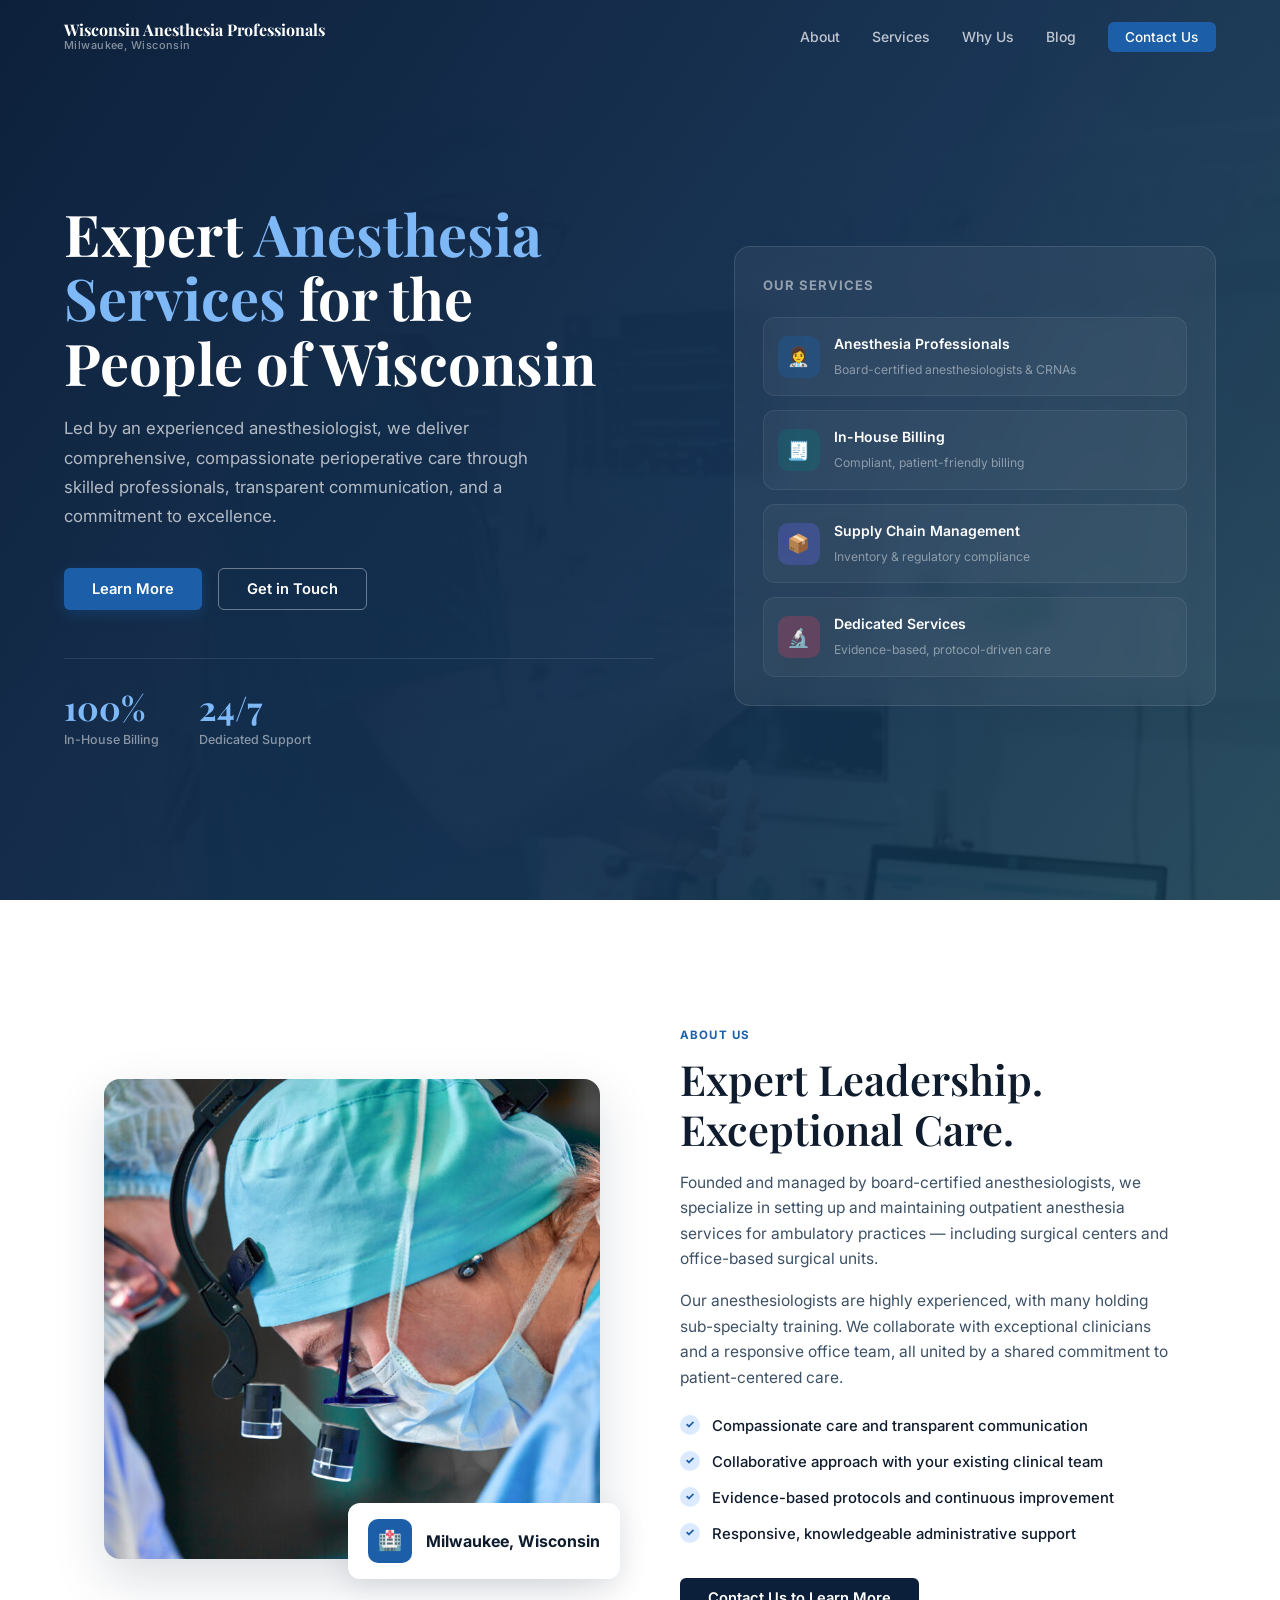
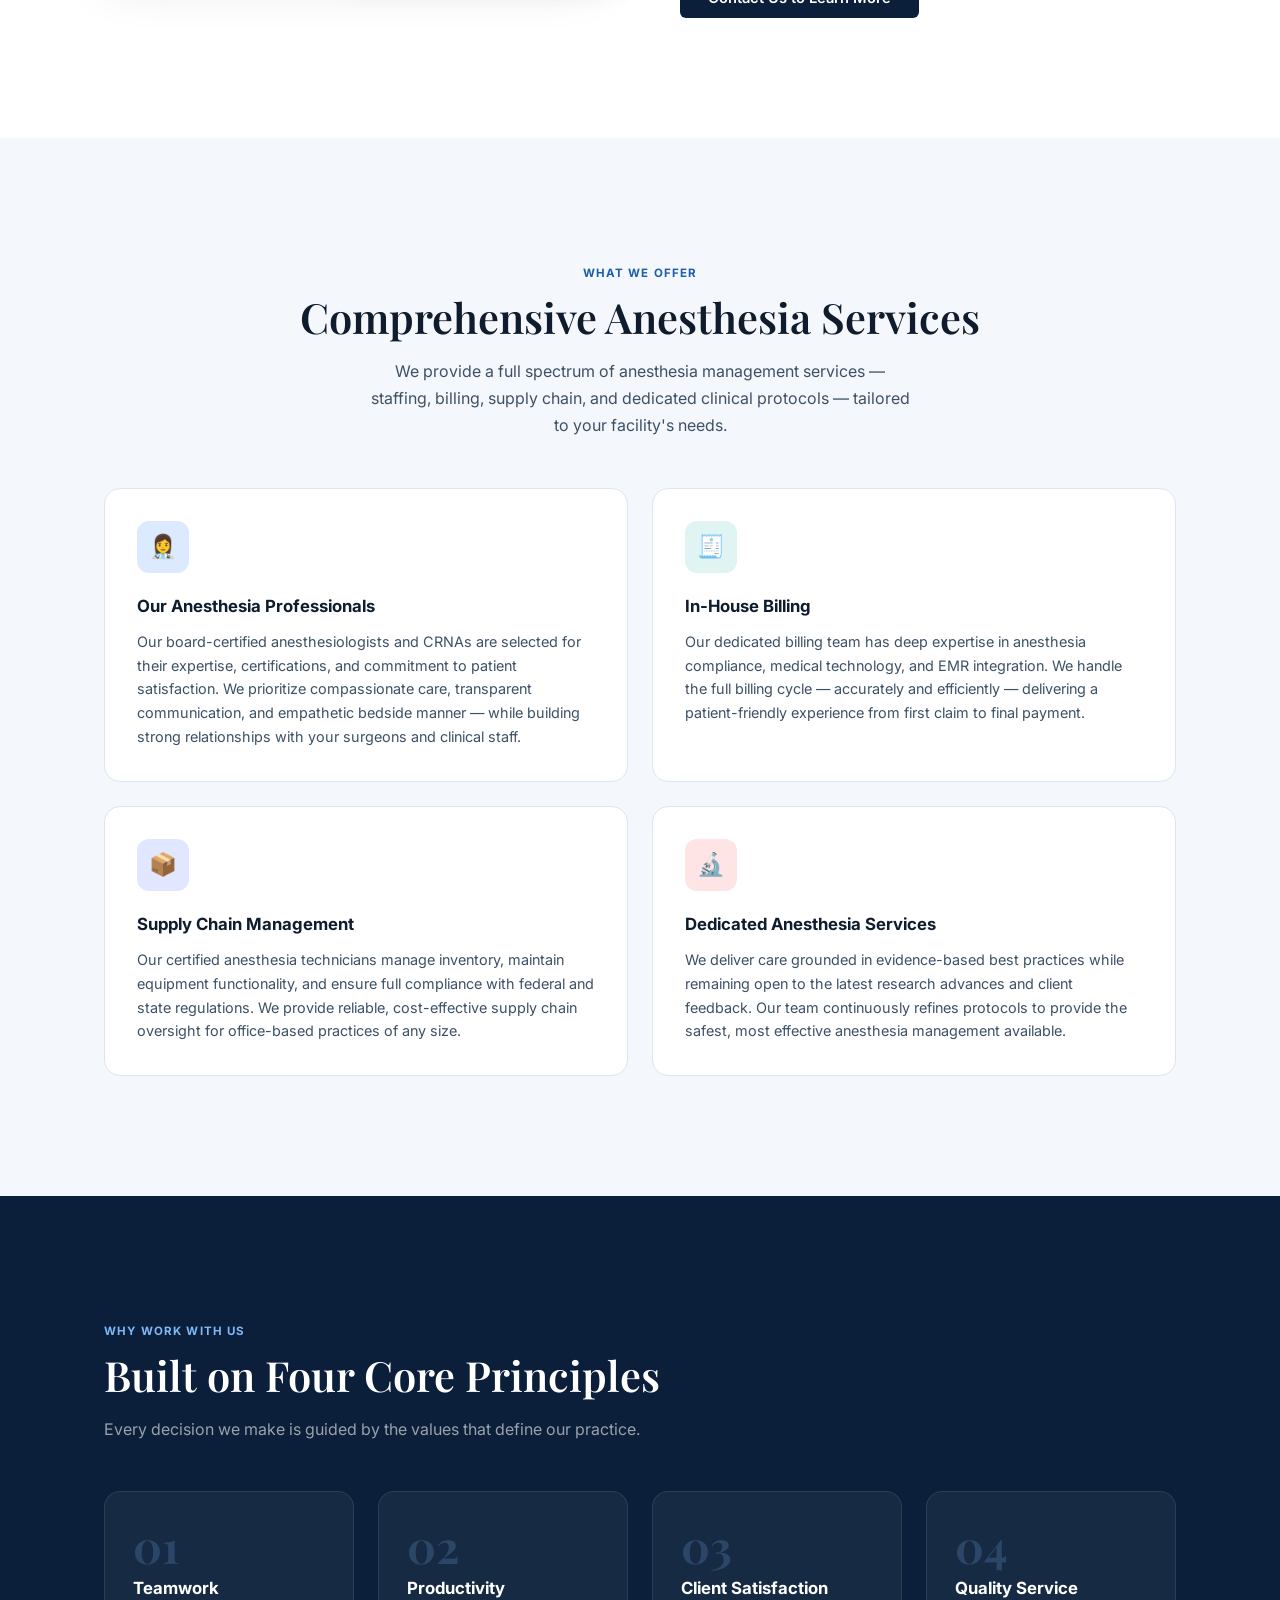
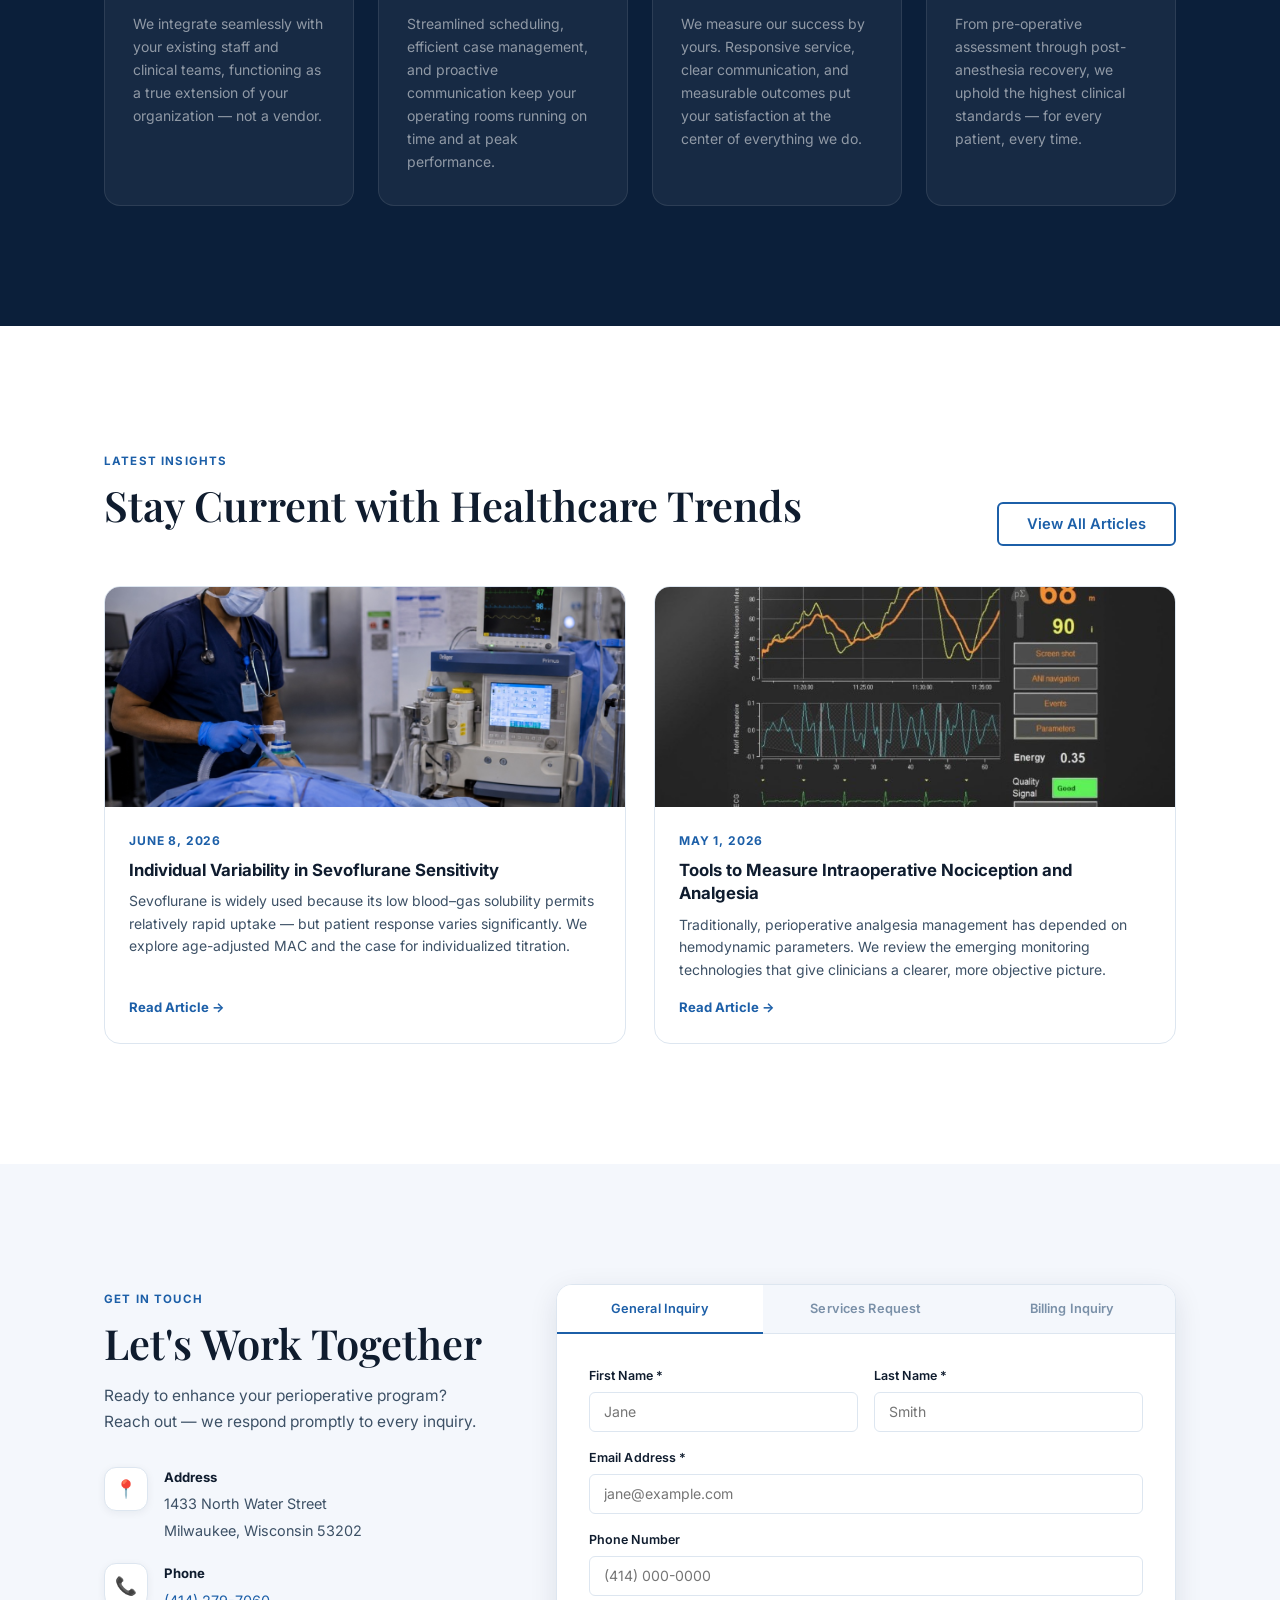
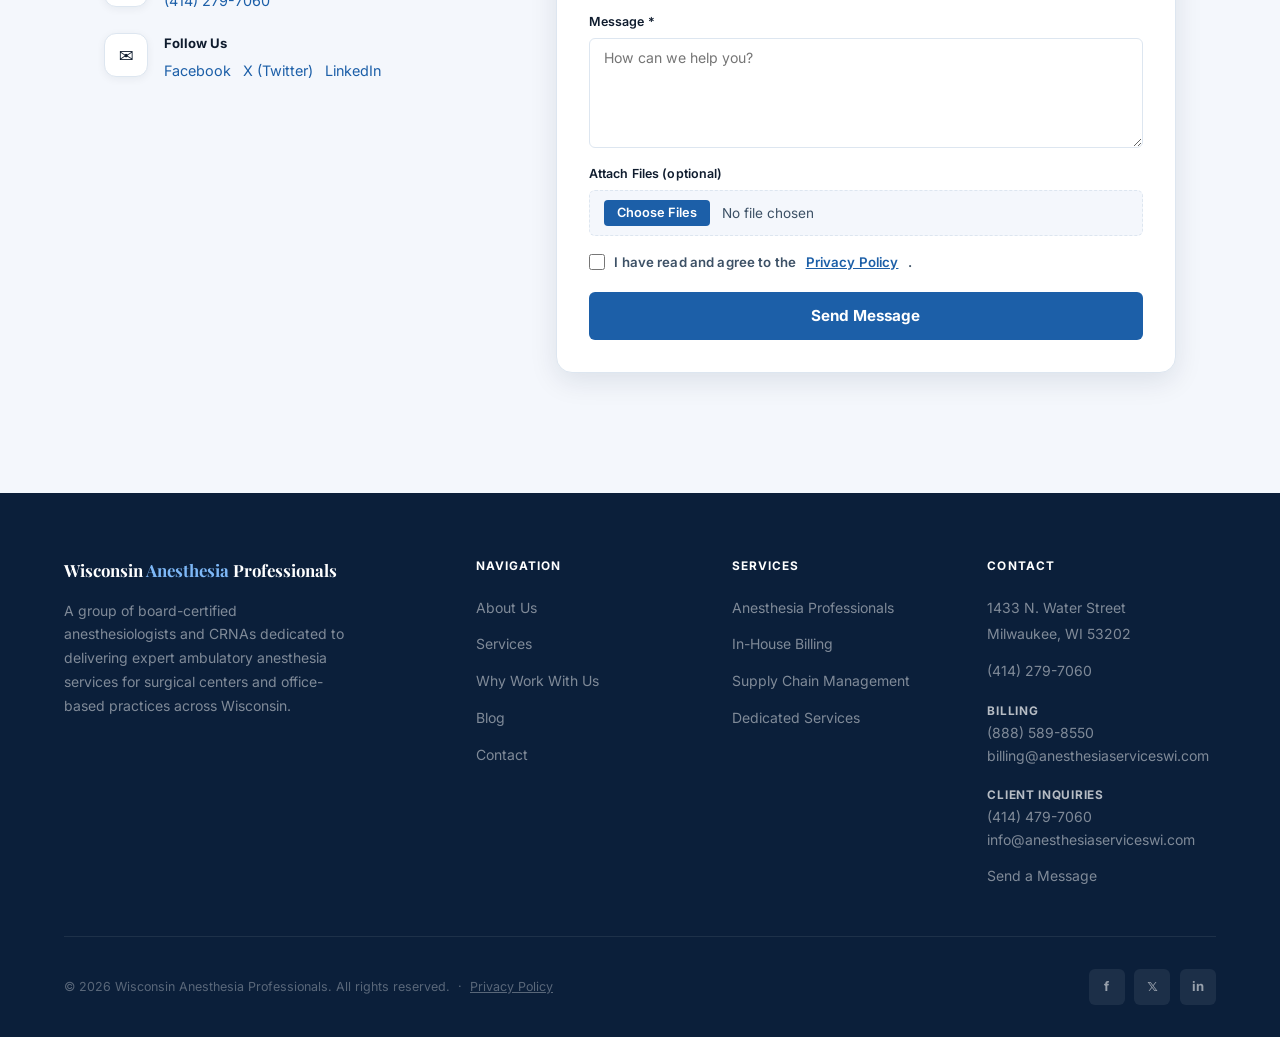
==== commit c36ee34a: "Remove founding year and years-of-experience references from homepage Co-Authored-By: Claude Sonnet " ====
--- a/index.html
+++ b/index.html
@@ -38,15 +38,13 @@
     <div class="hero-overlay" role="presentation"></div>
     <div class="hero-content">
       <div class="hero-text">
-        <div class="hero-badge">Founded in 2010</div>
         <h1>Expert <em>Anesthesia Services</em> for the People of Wisconsin</h1>
-        <p class="hero-sub">Led by an anesthesiologist with over 20 years of expertise, we deliver comprehensive, compassionate perioperative care through skilled professionals, transparent communication, and a commitment to excellence.</p>
+        <p class="hero-sub">Led by an experienced anesthesiologist, we deliver comprehensive, compassionate perioperative care through skilled professionals, transparent communication, and a commitment to excellence.</p>
         <div class="hero-btns">
           <a href="#about" class="btn btn-primary">Learn More</a>
           <a href="#contact" class="btn btn-ghost">Get in Touch</a>
         </div>
         <div class="hero-stats">
-          <div class="hero-stat"><strong>Est.</strong><span>2010</span></div>
           <div class="hero-stat"><strong>100%</strong><span>In-House Billing</span></div>
           <div class="hero-stat"><strong>24/7</strong><span>Dedicated Support</span></div>
         </div>
@@ -100,8 +98,7 @@
           <div class="about-card">
             <div class="about-card-icon">🏥</div>
             <div>
-              <strong>Est. 2010</strong>
-              <span>Milwaukee, Wisconsin</span>
+              <strong>Milwaukee, Wisconsin</strong>
             </div>
           </div>
         </div>
--- a/css/style.css
+++ b/css/style.css
@@ -1106,7 +1106,7 @@
   border-bottom: 1px solid var(--border);
 }
 .policy-content p { color: var(--text-body); line-height: 1.75; margin-bottom: 1rem; font-size: 0.95rem; }
-.policy-content ul { color: var(--text-body); padding-left: 1.5rem; margin-bottom: 1rem; }
+.policy-content ul { color: var(--text-body); padding-left: 0; margin-bottom: 1rem; list-style-position: inside; }
 .policy-content li { margin-bottom: 0.4rem; font-size: 0.95rem; line-height: 1.65; }
 .policy-effective { font-size: 0.82rem; color: var(--text-muted); margin-bottom: 2rem; }
 
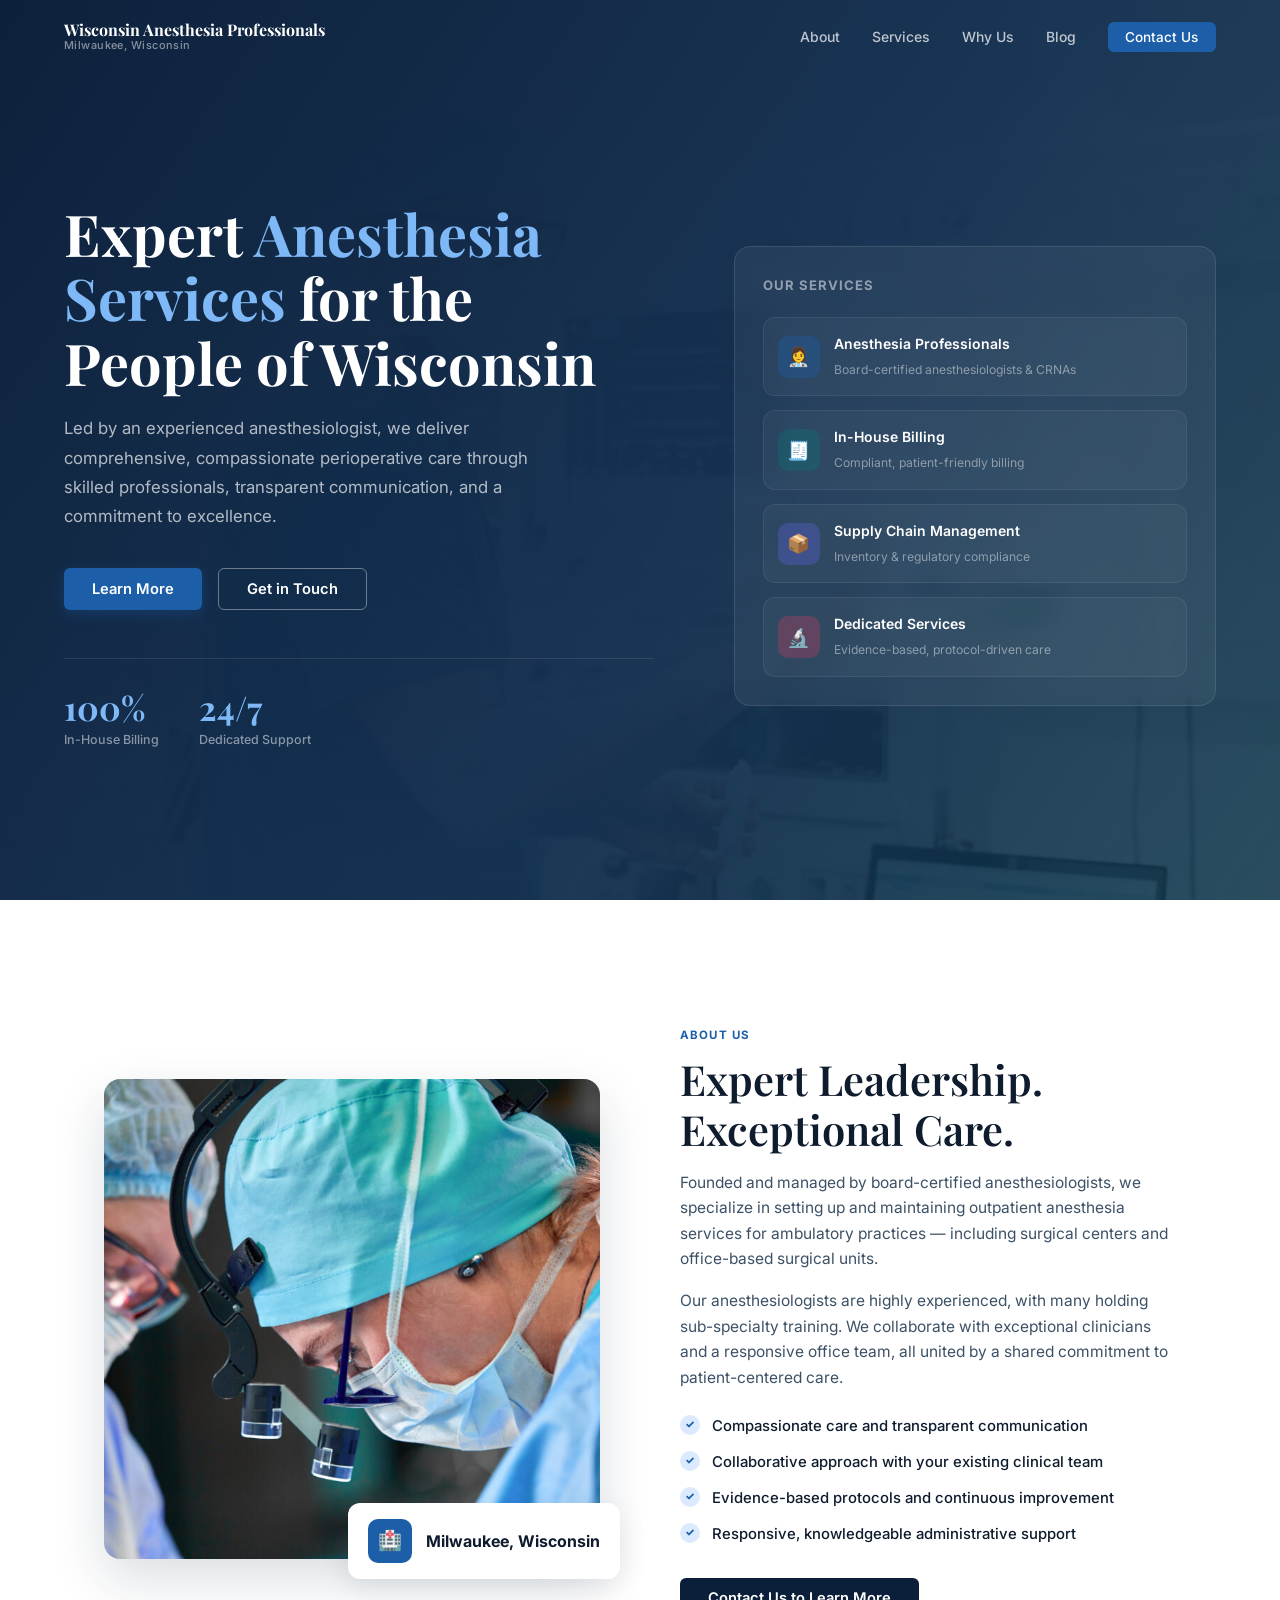
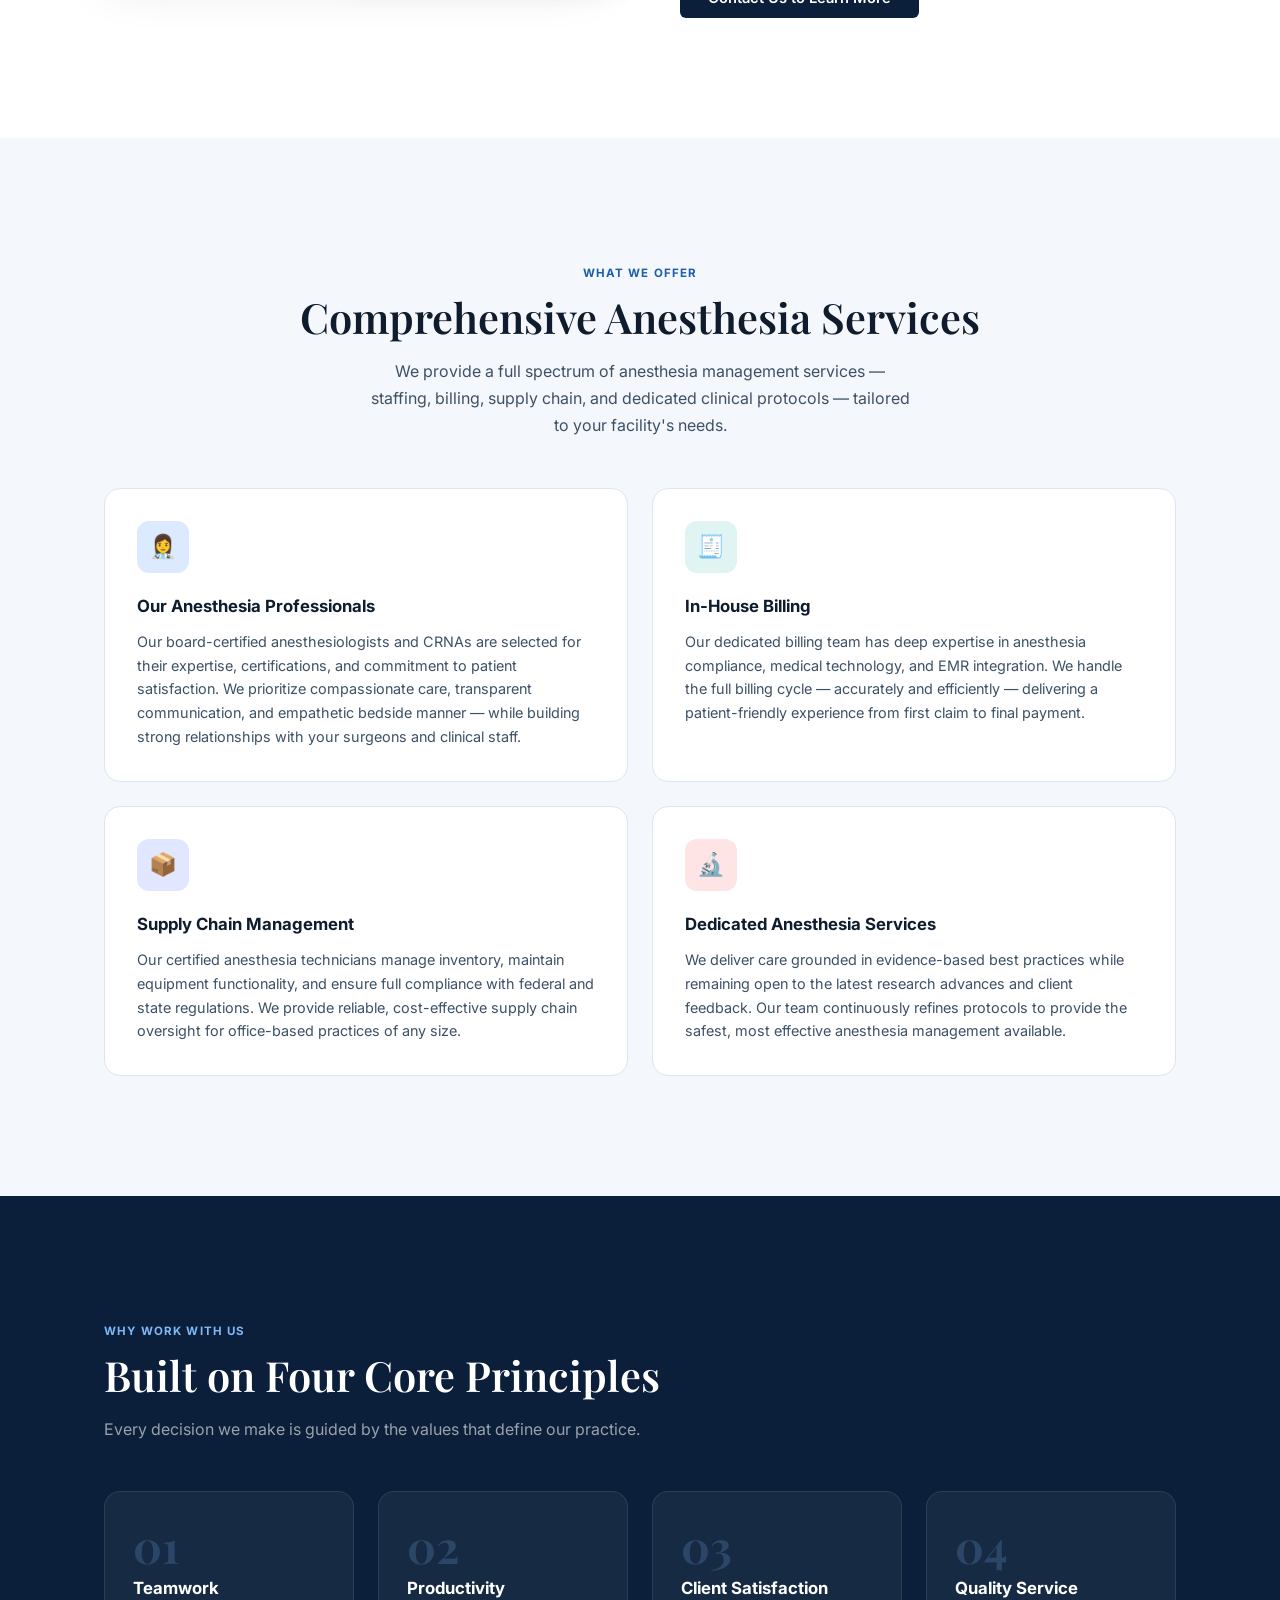
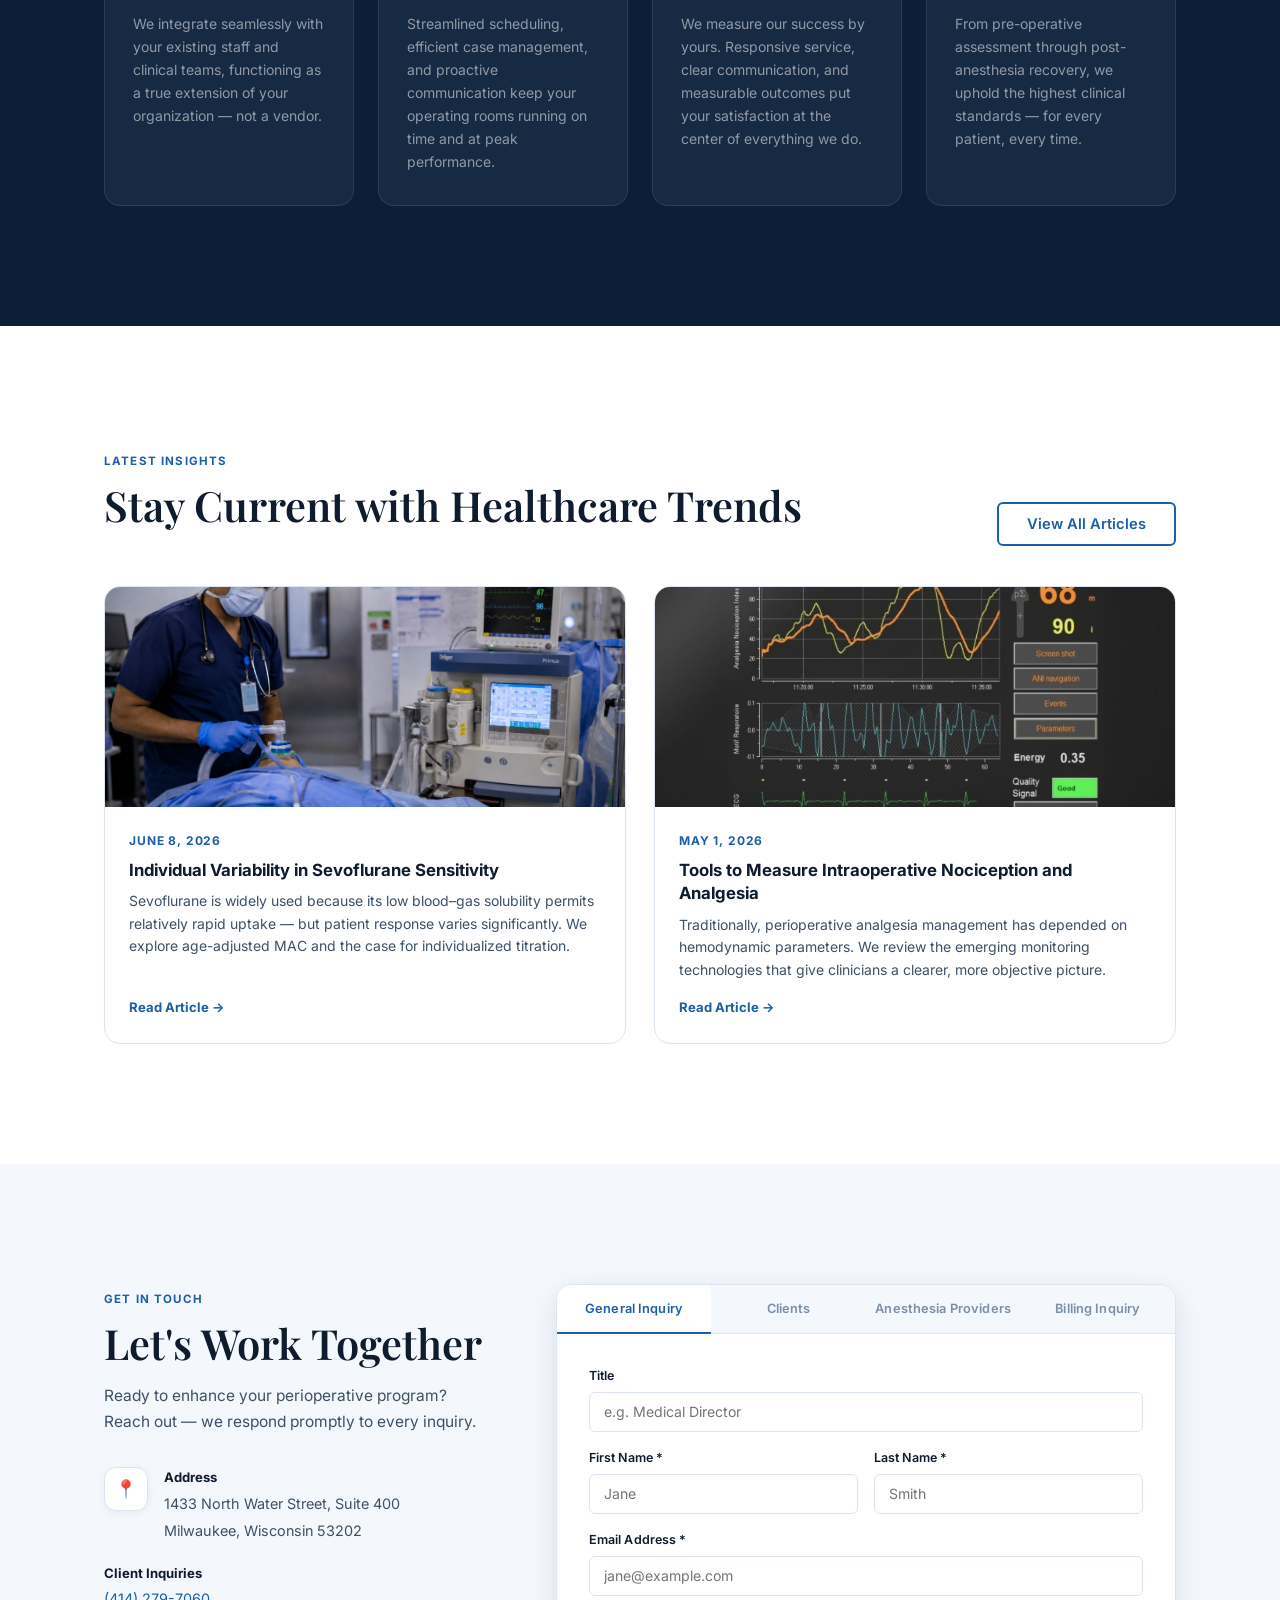
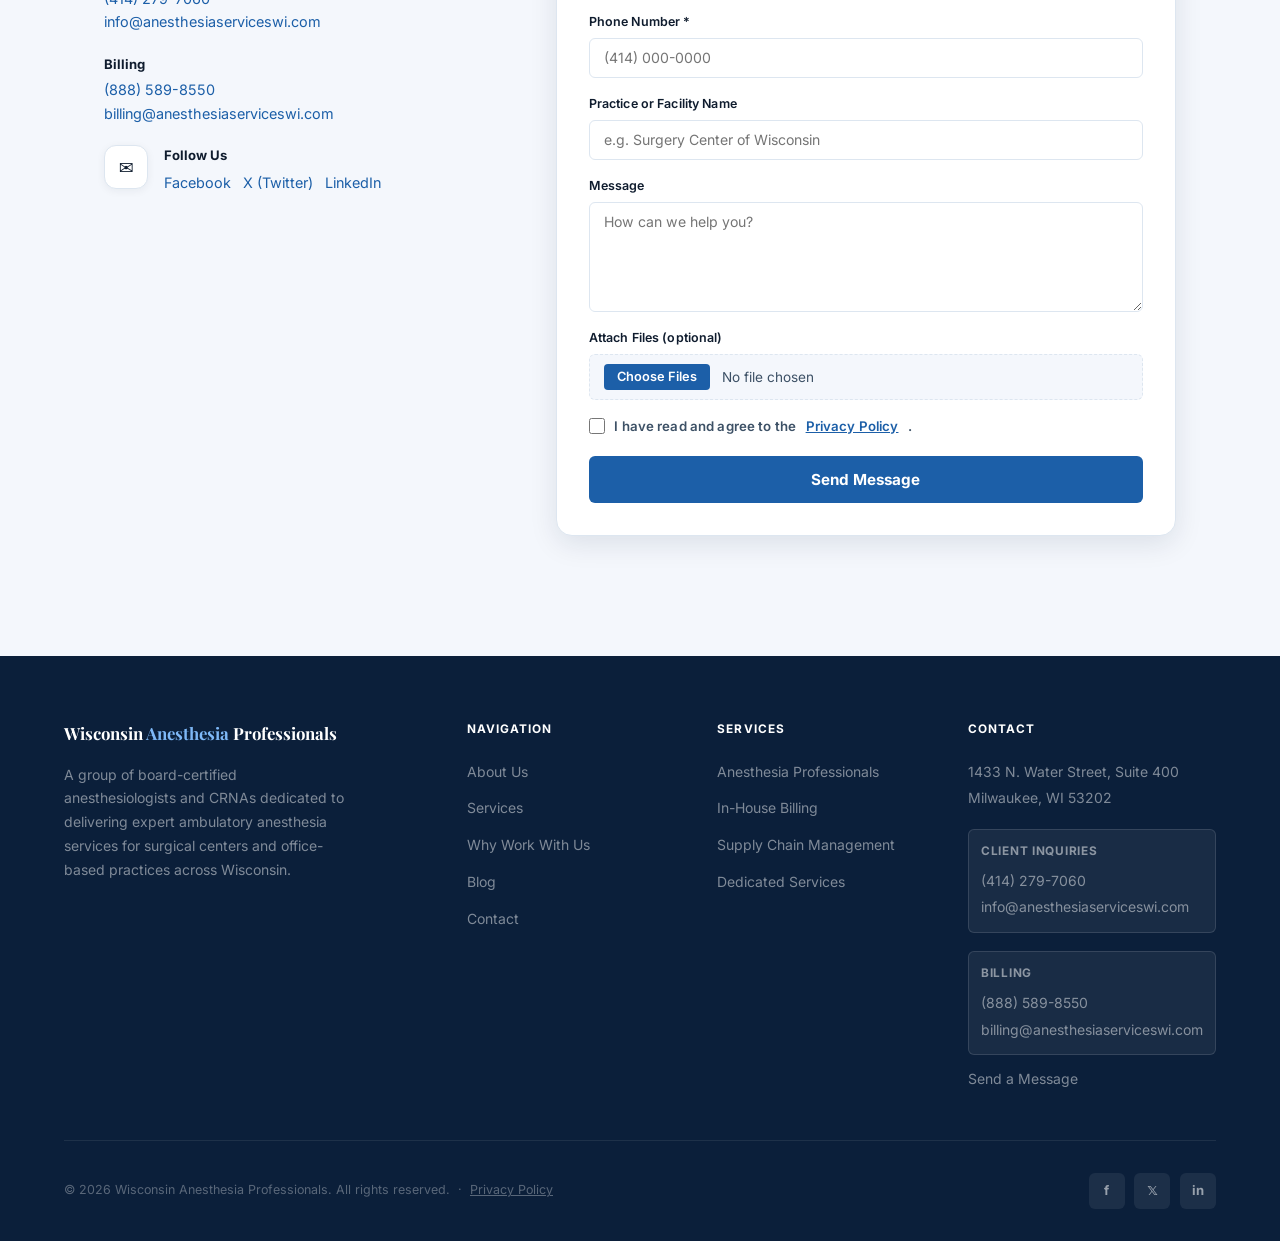
==== commit c3493d21: "Update contact info, forms, animations, and mobile layout - Fix client inquiry phone to (414) 279-70" ====
--- a/index.html
+++ b/index.html
@@ -45,7 +45,7 @@
           <a href="#contact" class="btn btn-ghost">Get in Touch</a>
         </div>
         <div class="hero-stats">
-          <div class="hero-stat"><strong>100%</strong><span>In-House Billing</span></div>
+          <div class="hero-stat"><strong data-count="100" data-suffix="%">100%</strong><span>In-House Billing</span></div>
           <div class="hero-stat"><strong>24/7</strong><span>Dedicated Support</span></div>
         </div>
       </div>
@@ -245,14 +245,21 @@
               <div class="contact-item-icon">📍</div>
               <div>
                 <strong>Address</strong>
-                <span>1433 North Water Street<br>Milwaukee, Wisconsin 53202</span>
+                <span>1433 North Water Street, Suite 400<br>Milwaukee, Wisconsin 53202</span>
               </div>
             </div>
             <div class="contact-item">
-              <div class="contact-item-icon">📞</div>
               <div>
-                <strong>Phone</strong>
-                <span><a href="tel:4142797060" style="color:var(--blue)">(414) 279-7060</a></span>
+                <strong>Client Inquiries</strong>
+                <span style="display:block"><a href="tel:4142797060" style="color:var(--blue)">(414) 279-7060</a></span>
+                <span style="display:block"><a href="mailto:info@anesthesiaserviceswi.com" style="color:var(--blue)">info@anesthesiaserviceswi.com</a></span>
+              </div>
+            </div>
+            <div class="contact-item">
+              <div>
+                <strong>Billing</strong>
+                <span style="display:block"><a href="tel:8885898550" style="color:var(--blue)">(888) 589-8550</a></span>
+                <span style="display:block"><a href="mailto:billing@anesthesiaserviceswi.com" style="color:var(--blue)">billing@anesthesiaserviceswi.com</a></span>
               </div>
             </div>
             <div class="contact-item">
@@ -273,15 +280,20 @@
         <div class="contact-panel reveal">
           <div class="form-tabs" role="tablist" aria-label="Contact form type">
             <button class="tab-btn active" role="tab" aria-selected="true"  data-tab="tab-general"  aria-controls="tab-general">General Inquiry</button>
-            <button class="tab-btn"        role="tab" aria-selected="false" data-tab="tab-services" aria-controls="tab-services">Services Request</button>
+            <button class="tab-btn"        role="tab" aria-selected="false" data-tab="tab-clients"  aria-controls="tab-clients">Clients</button>
+            <button class="tab-btn"        role="tab" aria-selected="false" data-tab="tab-services" aria-controls="tab-services">Anesthesia Providers</button>
             <button class="tab-btn"        role="tab" aria-selected="false" data-tab="tab-billing"  aria-controls="tab-billing">Billing Inquiry</button>
           </div>
 
           <div class="form-content">
 
-            <!-- Tab 1: General -->
+            <!-- Tab 1: General Inquiry -->
             <div class="tab-pane active" id="tab-general" role="tabpanel">
               <form novalidate>
+                <div class="form-group">
+                  <label for="g-title">Title</label>
+                  <input type="text" id="g-title" placeholder="e.g. Medical Director" />
+                </div>
                 <div class="form-row">
                   <div class="form-group">
                     <label for="g-fname">First Name *</label>
@@ -297,12 +309,16 @@
                   <input type="email" id="g-email" placeholder="jane@example.com" autocomplete="email" required />
                 </div>
                 <div class="form-group">
-                  <label for="g-phone">Phone Number</label>
-                  <input type="tel" id="g-phone" placeholder="(414) 000-0000" autocomplete="tel" />
-                </div>
-                <div class="form-group">
-                  <label for="g-message">Message *</label>
-                  <textarea id="g-message" placeholder="How can we help you?" required></textarea>
+                  <label for="g-phone">Phone Number *</label>
+                  <input type="tel" id="g-phone" placeholder="(414) 000-0000" autocomplete="tel" required />
+                </div>
+                <div class="form-group">
+                  <label for="g-practice">Practice or Facility Name</label>
+                  <input type="text" id="g-practice" placeholder="e.g. Surgery Center of Wisconsin" />
+                </div>
+                <div class="form-group">
+                  <label for="g-message">Message</label>
+                  <textarea id="g-message" placeholder="How can we help you?"></textarea>
                 </div>
                 <div class="form-group">
                   <label for="g-files">Attach Files (optional)</label>
@@ -316,69 +332,102 @@
               </form>
             </div>
 
-            <!-- Tab 2: Services Request -->
-            <div class="tab-pane" id="tab-services" role="tabpanel">
+            <!-- Tab 2: Clients -->
+            <div class="tab-pane" id="tab-clients" role="tabpanel">
               <form novalidate>
+                <div class="form-group">
+                  <label for="cl-title">Title</label>
+                  <input type="text" id="cl-title" placeholder="e.g. Medical Director" />
+                </div>
                 <div class="form-row">
                   <div class="form-group">
-                    <label for="s-fname">First Name *</label>
-                    <input type="text" id="s-fname" placeholder="Jane" autocomplete="given-name" required />
-                  </div>
-                  <div class="form-group">
-                    <label for="s-lname">Last Name *</label>
-                    <input type="text" id="s-lname" placeholder="Smith" autocomplete="family-name" required />
-                  </div>
-                </div>
-                <div class="form-row">
-                  <div class="form-group">
-                    <label for="s-org">Organization / Facility *</label>
-                    <input type="text" id="s-org" placeholder="General Hospital" required />
-                  </div>
-                  <div class="form-group">
-                    <label for="s-role">Your Role / Title</label>
-                    <input type="text" id="s-role" placeholder="Medical Director" />
-                  </div>
-                </div>
-                <div class="form-row">
-                  <div class="form-group">
-                    <label for="s-email">Email Address *</label>
-                    <input type="email" id="s-email" placeholder="jane@hospital.org" autocomplete="email" required />
-                  </div>
-                  <div class="form-group">
-                    <label for="s-phone">Phone Number *</label>
-                    <input type="tel" id="s-phone" placeholder="(414) 000-0000" autocomplete="tel" required />
-                  </div>
-                </div>
-                <div class="form-group">
-                  <label for="s-location">Facility Location (City, State) *</label>
-                  <input type="text" id="s-location" placeholder="Milwaukee, WI" required />
-                </div>
-                <div class="form-group">
-                  <label>Services Needed</label>
-                  <div class="checkbox-group">
-                    <label class="checkbox-label"><input type="checkbox" /> Anesthesia Professionals</label>
-                    <label class="checkbox-label"><input type="checkbox" /> In-House Billing</label>
-                    <label class="checkbox-label"><input type="checkbox" /> Supply Chain Management</label>
-                    <label class="checkbox-label"><input type="checkbox" /> Dedicated Services</label>
-                  </div>
-                </div>
-                <div class="form-group">
-                  <label for="s-message">Additional Details</label>
-                  <textarea id="s-message" placeholder="Tell us about your facility's needs, case volume, or timeline…"></textarea>
-                </div>
-                <div class="form-group">
-                  <label for="s-files">Attach Files (optional)</label>
-                  <input type="file" id="s-files" multiple />
+                    <label for="cl-fname">First Name *</label>
+                    <input type="text" id="cl-fname" placeholder="Jane" autocomplete="given-name" required />
+                  </div>
+                  <div class="form-group">
+                    <label for="cl-lname">Last Name *</label>
+                    <input type="text" id="cl-lname" placeholder="Smith" autocomplete="family-name" required />
+                  </div>
+                </div>
+                <div class="form-group">
+                  <label for="cl-email">Email Address *</label>
+                  <input type="email" id="cl-email" placeholder="jane@example.com" autocomplete="email" required />
+                </div>
+                <div class="form-group">
+                  <label for="cl-phone">Phone Number *</label>
+                  <input type="tel" id="cl-phone" placeholder="(414) 000-0000" autocomplete="tel" required />
+                </div>
+                <div class="form-group">
+                  <label for="cl-practice">Practice or Facility Name</label>
+                  <input type="text" id="cl-practice" placeholder="e.g. Surgery Center of Wisconsin" />
+                </div>
+                <div class="form-group">
+                  <label for="cl-message">Message</label>
+                  <textarea id="cl-message" placeholder="How can we help you?"></textarea>
+                </div>
+                <div class="form-group">
+                  <label for="cl-files">Attach Files (optional)</label>
+                  <input type="file" id="cl-files" multiple />
                 </div>
                 <label class="privacy-check">
                   <input type="checkbox" required />
                   I have read and agree to the <a href="privacy-policy.html" target="_blank">Privacy Policy</a>.
                 </label>
-                <button type="submit" class="btn-submit">Submit Request</button>
+                <button type="submit" class="btn-submit">Send Message</button>
               </form>
             </div>
 
-            <!-- Tab 3: Billing Inquiry -->
+            <!-- Tab 3: Anesthesia Providers -->
+            <div class="tab-pane" id="tab-services" role="tabpanel">
+              <form novalidate>
+                <div class="form-row">
+                  <div class="form-group">
+                    <label for="ap-fname">First Name *</label>
+                    <input type="text" id="ap-fname" placeholder="Jane" autocomplete="given-name" required />
+                  </div>
+                  <div class="form-group">
+                    <label for="ap-lname">Last Name *</label>
+                    <input type="text" id="ap-lname" placeholder="Smith" autocomplete="family-name" required />
+                  </div>
+                </div>
+                <div class="form-group">
+                  <label for="ap-degree">Degree *</label>
+                  <select id="ap-degree" required>
+                    <option value="">Select degree</option>
+                    <option value="MD">MD</option>
+                    <option value="DO">DO</option>
+                    <option value="CRNA">CRNA</option>
+                    <option value="DNP">DNP</option>
+                    <option value="Other">Other</option>
+                  </select>
+                </div>
+                <div class="form-row">
+                  <div class="form-group">
+                    <label for="ap-phone">Phone Number *</label>
+                    <input type="tel" id="ap-phone" placeholder="(414) 000-0000" autocomplete="tel" required />
+                  </div>
+                  <div class="form-group">
+                    <label for="ap-email">Email Address *</label>
+                    <input type="email" id="ap-email" placeholder="jane@example.com" autocomplete="email" required />
+                  </div>
+                </div>
+                <div class="form-group">
+                  <label for="ap-message">Message</label>
+                  <textarea id="ap-message" placeholder="Tell us about your background, interests, or any questions you have…"></textarea>
+                </div>
+                <div class="form-group">
+                  <label for="ap-files">Attach Files (optional)</label>
+                  <input type="file" id="ap-files" multiple />
+                </div>
+                <label class="privacy-check">
+                  <input type="checkbox" required />
+                  I have read and agree to the <a href="privacy-policy.html" target="_blank">Privacy Policy</a>.
+                </label>
+                <button type="submit" class="btn-submit">Submit Application</button>
+              </form>
+            </div>
+
+            <!-- Tab 4: Billing Inquiry -->
             <div class="tab-pane" id="tab-billing" role="tabpanel">
               <form novalidate>
                 <div class="form-row">
@@ -392,8 +441,8 @@
                   </div>
                 </div>
                 <div class="form-group">
-                  <label for="b-facility">Facility Name *</label>
-                  <input type="text" id="b-facility" placeholder="Surgery Center of Wisconsin" required />
+                  <label for="b-facility">Facility Name</label>
+                  <input type="text" id="b-facility" placeholder="Surgery Center of Wisconsin" />
                 </div>
                 <div class="form-row">
                   <div class="form-group">
@@ -410,8 +459,8 @@
                   <input type="text" id="b-emr" placeholder="e.g. Epic, Cerner, AdvancedMD" />
                 </div>
                 <div class="form-group">
-                  <label for="b-issue">Nature of Billing Inquiry *</label>
-                  <textarea id="b-issue" placeholder="Describe your billing question, issue, or what you're looking for in a billing partner…" required></textarea>
+                  <label for="b-issue">Nature of Billing Inquiry</label>
+                  <textarea id="b-issue" placeholder="Describe your billing question, issue, or what you're looking for in a billing partner…"></textarea>
                 </div>
                 <div class="form-group">
                   <label for="b-files">Attach Files (optional)</label>
@@ -462,15 +511,16 @@
         <div class="footer-col">
           <h4>Contact</h4>
           <ul>
-            <li><a href="https://maps.google.com/?q=1433+North+Water+Street+Milwaukee+WI+53202" target="_blank" rel="noopener">1433 N. Water Street<br>Milwaukee, WI 53202</a></li>
-            <li><a href="tel:4142797060">(414) 279-7060</a></li>
-            <li style="color:rgba(255,255,255,0.48);font-size:0.875rem"><strong style="color:rgba(255,255,255,0.7);display:block;font-size:0.74rem;letter-spacing:0.06em;text-transform:uppercase;margin-top:0.5rem">Billing</strong>
+            <li><a href="https://maps.google.com/?q=1433+North+Water+Street+Suite+400+Milwaukee+WI+53202" target="_blank" rel="noopener">1433 N. Water Street, Suite 400<br>Milwaukee, WI 53202</a></li>
+            <li style="margin-top:0.5rem;padding:0.75rem;background:rgba(255,255,255,0.06);border:1px solid rgba(255,255,255,0.12);border-radius:6px">
+              <strong style="display:block;font-size:0.74rem;letter-spacing:0.06em;text-transform:uppercase;color:rgba(255,255,255,0.5);margin-bottom:0.35rem">Client Inquiries</strong>
+              <a href="tel:4142797060">(414) 279-7060</a><br>
+              <a href="mailto:info@anesthesiaserviceswi.com">info@anesthesiaserviceswi.com</a>
+            </li>
+            <li style="margin-top:0.5rem;padding:0.75rem;background:rgba(255,255,255,0.06);border:1px solid rgba(255,255,255,0.12);border-radius:6px">
+              <strong style="display:block;font-size:0.74rem;letter-spacing:0.06em;text-transform:uppercase;color:rgba(255,255,255,0.5);margin-bottom:0.35rem">Billing</strong>
               <a href="tel:8885898550">(888) 589-8550</a><br>
               <a href="mailto:billing@anesthesiaserviceswi.com">billing@anesthesiaserviceswi.com</a>
-            </li>
-            <li style="color:rgba(255,255,255,0.48);font-size:0.875rem"><strong style="color:rgba(255,255,255,0.7);display:block;font-size:0.74rem;letter-spacing:0.06em;text-transform:uppercase;margin-top:0.5rem">Client Inquiries</strong>
-              <a href="tel:4144797060">(414) 479-7060</a><br>
-              <a href="mailto:info@anesthesiaserviceswi.com">info@anesthesiaserviceswi.com</a>
             </li>
             <li><a href="#contact">Send a Message</a></li>
           </ul>
--- a/css/style.css
+++ b/css/style.css
@@ -1163,3 +1163,84 @@
   .pillars-grid   { grid-template-columns: 1fr; }
   .tab-btn { font-size: 0.72rem; padding: 0.85rem 0.2rem; }
 }
+
+/* ============================================
+   ANIMATIONS
+   ============================================ */
+
+/* Hero entrance — elements fade up on page load */
+@keyframes heroFadeUp {
+  from { opacity: 0; transform: translateY(22px); }
+  to   { opacity: 1; transform: translateY(0); }
+}
+
+#hero h1      { animation: heroFadeUp 0.75s ease both; animation-delay: 0.10s; }
+.hero-sub     { animation: heroFadeUp 0.75s ease both; animation-delay: 0.28s; }
+.hero-btns    { animation: heroFadeUp 0.75s ease both; animation-delay: 0.44s; }
+.hero-stats   { animation: heroFadeUp 0.75s ease both; animation-delay: 0.60s; }
+.hero-panel   { animation: heroFadeUp 0.85s ease both; animation-delay: 0.50s; }
+
+/* Tab pane fade in when switched */
+@keyframes tabFadeIn {
+  from { opacity: 0; transform: translateY(6px); }
+  to   { opacity: 1; transform: translateY(0); }
+}
+.tab-pane.active { animation: tabFadeIn 0.22s ease; }
+
+/* Stagger service cards */
+.service-card:nth-child(1) { transition-delay: 0ms; }
+.service-card:nth-child(2) { transition-delay: 90ms; }
+.service-card:nth-child(3) { transition-delay: 180ms; }
+.service-card:nth-child(4) { transition-delay: 270ms; }
+
+/* Pillar lift on hover */
+.pillar {
+  transition: background 0.25s, transform 0.22s;
+}
+.pillar:hover { background: rgba(255,255,255,0.09); transform: translateY(-3px); }
+
+/* Select dropdown arrow */
+select {
+  background-image: url("data:image/svg+xml,%3Csvg width='10' height='6' viewBox='0 0 10 6' xmlns='http://www.w3.org/2000/svg'%3E%3Cpath d='M0 0l5 6 5-6z' fill='%237A90A8'/%3E%3C/svg%3E");
+  background-repeat: no-repeat;
+  background-position: right 0.9rem center;
+  padding-right: 2.5rem;
+  cursor: pointer;
+}
+
+/* 4-tab layout: wrap to 2×2 on narrow screens */
+@media (max-width: 560px) {
+  .form-tabs {
+    flex-wrap: wrap;
+  }
+  .tab-btn {
+    flex: 0 0 50%;
+    font-size: 0.71rem;
+    padding: 0.8rem 0.3rem;
+    border-bottom: none;
+    border-right: 1px solid var(--border);
+  }
+  .tab-btn:nth-child(2n) { border-right: none; }
+  .tab-btn:nth-child(n+3) { border-top: 1px solid var(--border); }
+  .tab-btn.active { border-bottom-color: transparent; }
+}
+
+/* Smooth nav link underline on hover */
+.nav-links a {
+  position: relative;
+}
+.nav-links a:not(.nav-cta)::after {
+  content: '';
+  position: absolute;
+  bottom: -3px;
+  left: 0;
+  width: 0;
+  height: 1.5px;
+  background: rgba(255,255,255,0.6);
+  transition: width 0.2s ease;
+}
+.nav-links a:not(.nav-cta):hover::after { width: 100%; }
+
+/* Blog card image subtle zoom already defined; add stagger */
+.blog-card:nth-child(1) { transition-delay: 0ms; }
+.blog-card:nth-child(2) { transition-delay: 90ms; }
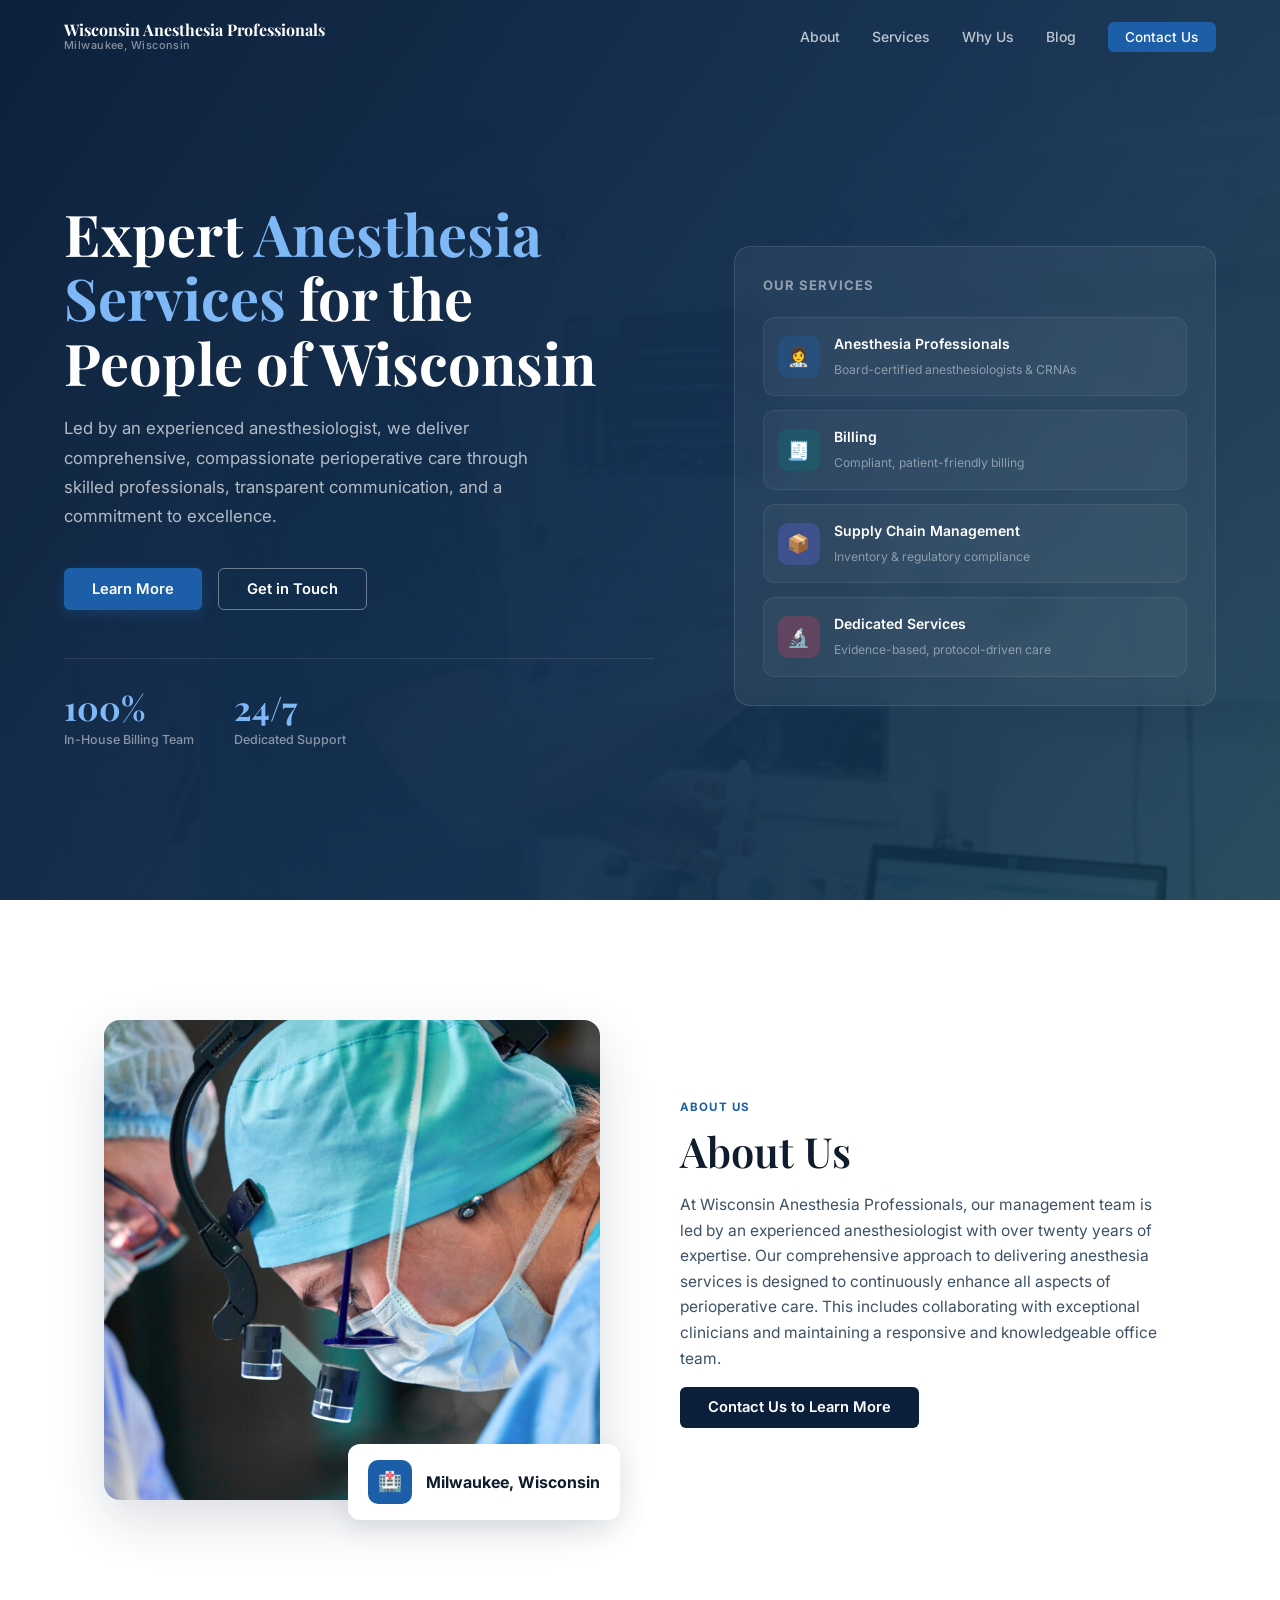
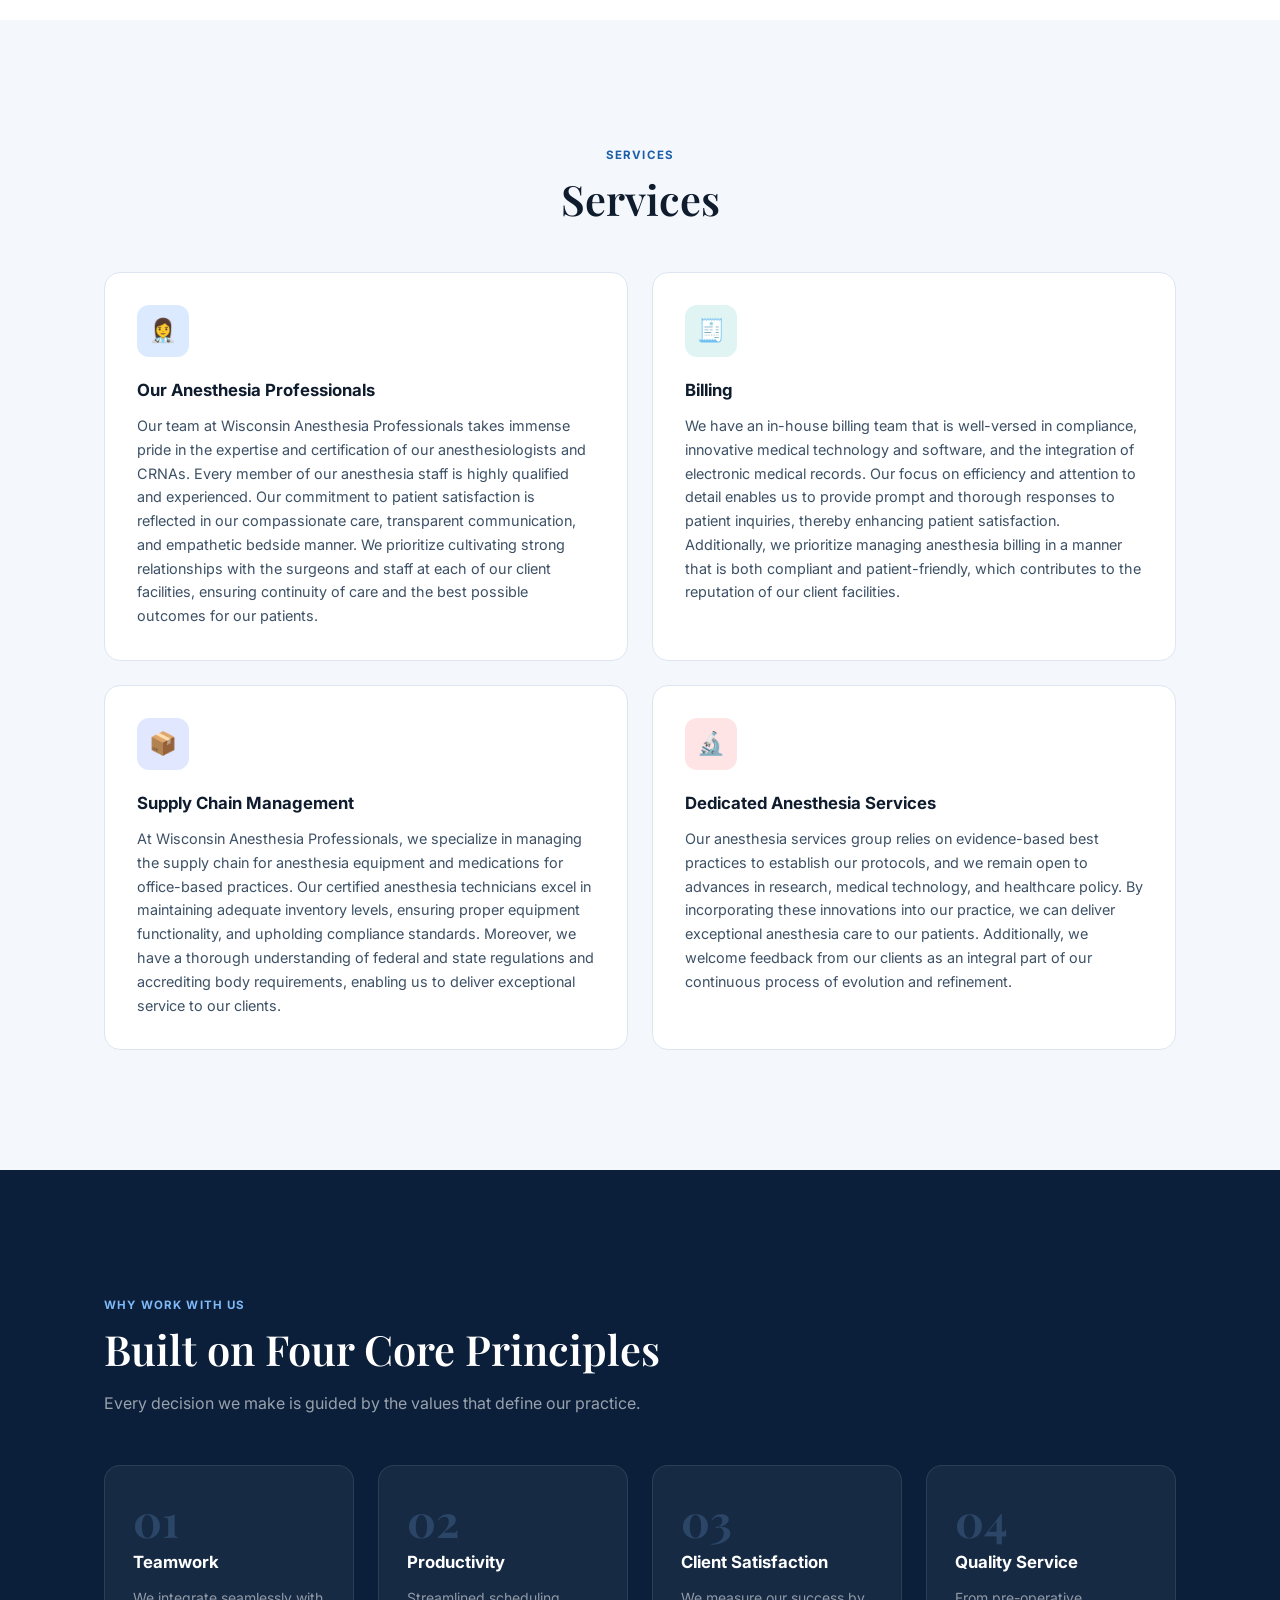
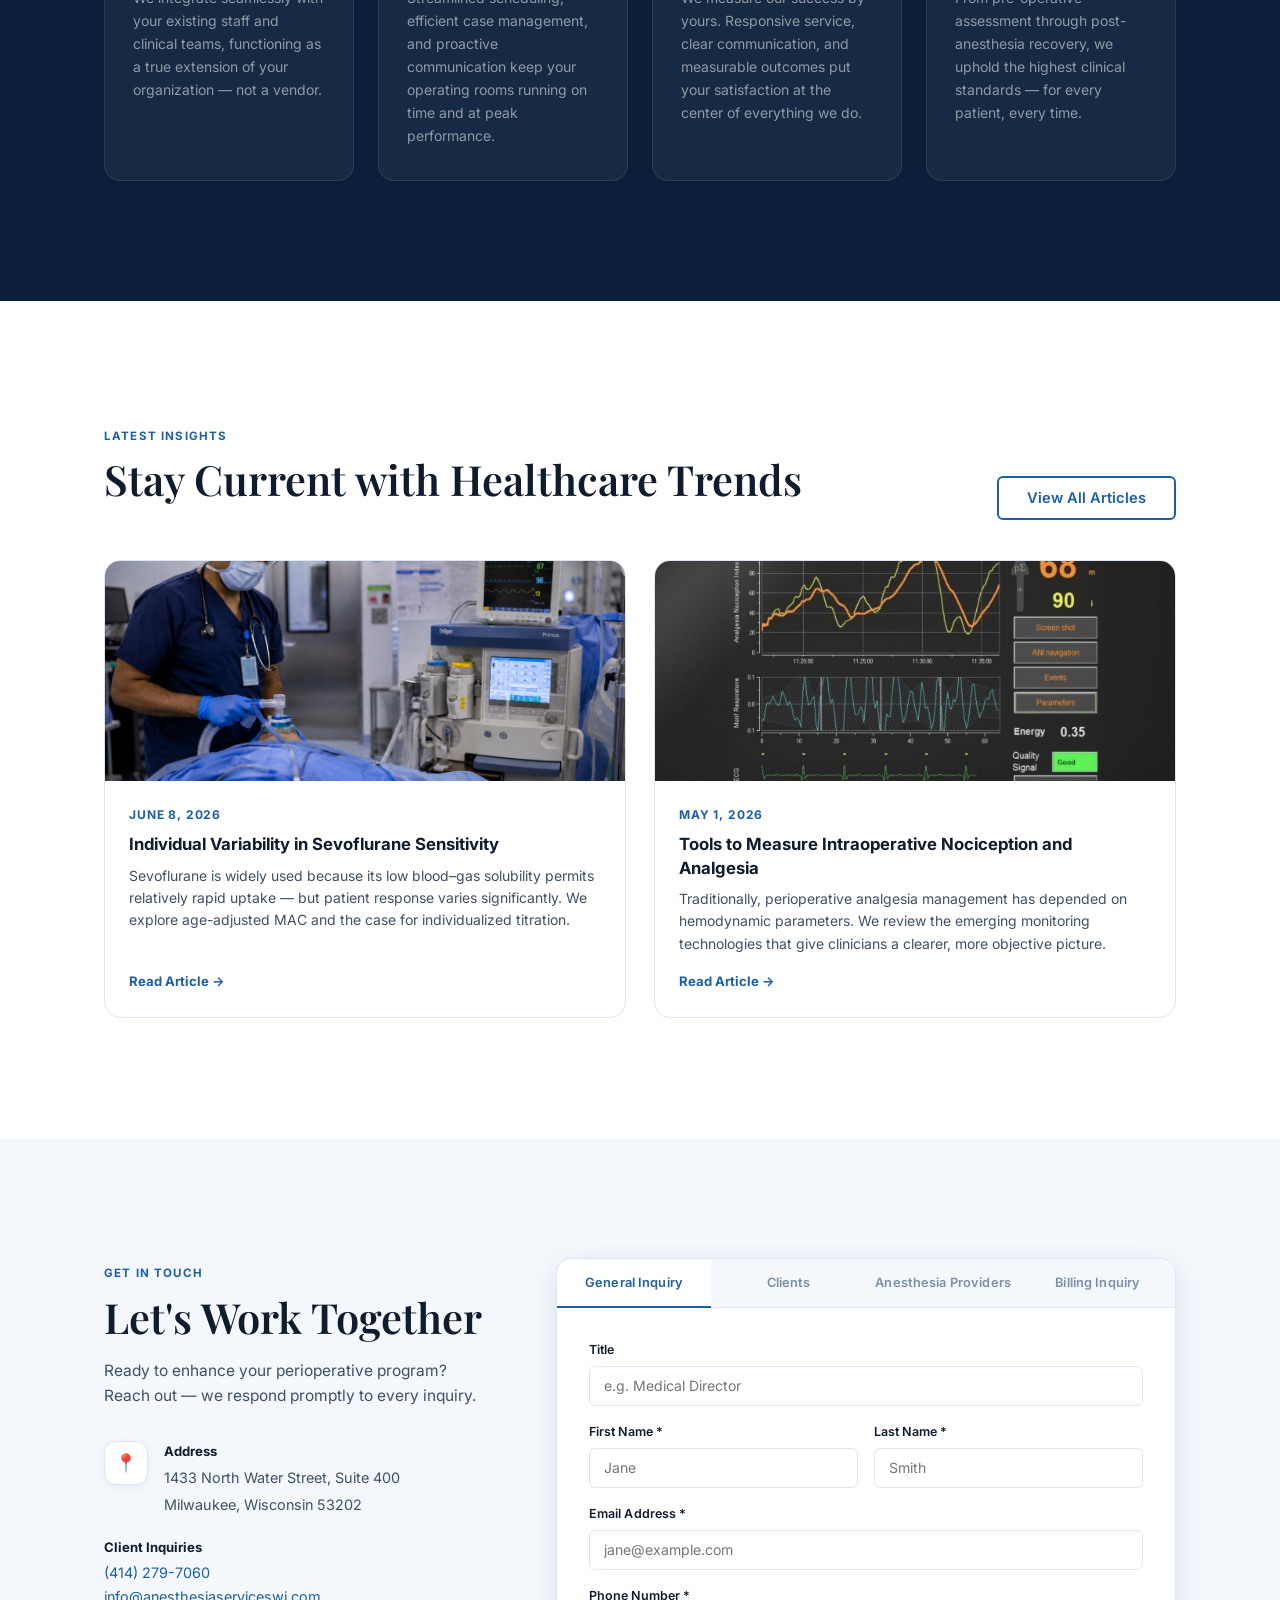
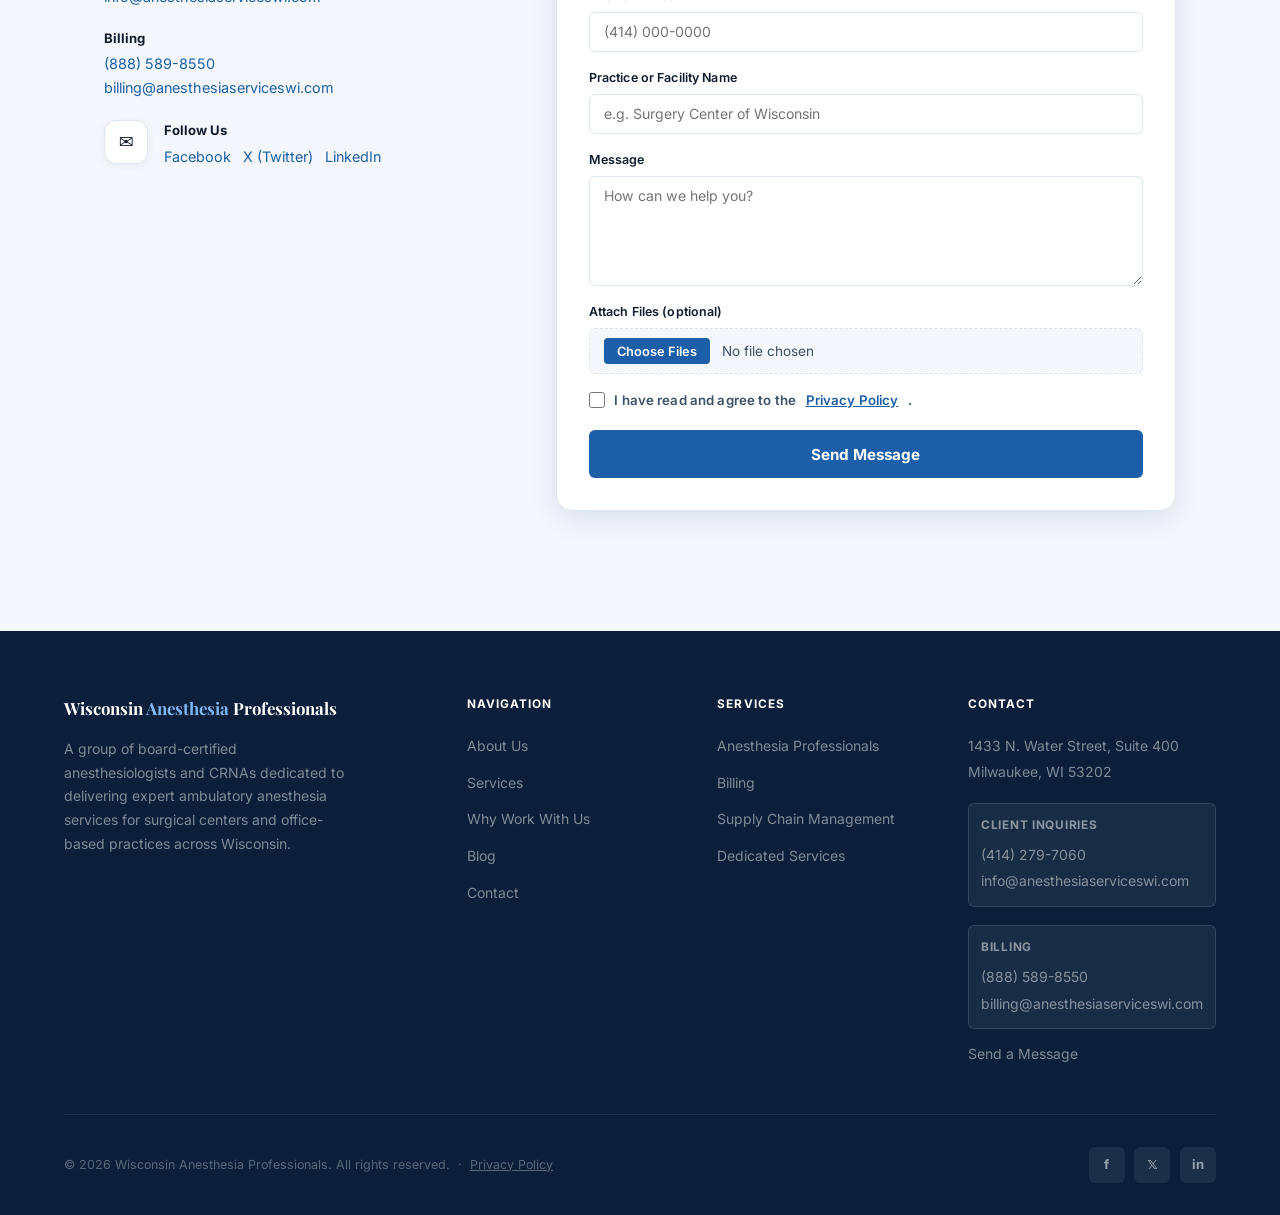
==== commit bb2fcc2c: "Match About Us and Services content to live site verbatim Co-Authored-By: Claude Sonnet 4.6 <noreply" ====
--- a/index.html
+++ b/index.html
@@ -45,7 +45,7 @@
           <a href="#contact" class="btn btn-ghost">Get in Touch</a>
         </div>
         <div class="hero-stats">
-          <div class="hero-stat"><strong data-count="100" data-suffix="%">100%</strong><span>In-House Billing</span></div>
+          <div class="hero-stat"><strong data-count="100" data-suffix="%">100%</strong><span>In-House Billing Team</span></div>
           <div class="hero-stat"><strong>24/7</strong><span>Dedicated Support</span></div>
         </div>
       </div>
@@ -62,7 +62,7 @@
           <div class="panel-item">
             <div class="panel-icon teal">🧾</div>
             <div class="panel-text">
-              <strong>In-House Billing</strong>
+              <strong>Billing</strong>
               <span>Compliant, patient-friendly billing</span>
             </div>
           </div>
@@ -104,15 +104,8 @@
         </div>
         <div class="about-content reveal">
           <span class="section-label">About Us</span>
-          <h2 class="section-title">Expert Leadership.<br>Exceptional Care.</h2>
-          <p>Founded and managed by board-certified anesthesiologists, we specialize in setting up and maintaining outpatient anesthesia services for ambulatory practices — including surgical centers and office-based surgical units.</p>
-          <p>Our anesthesiologists are highly experienced, with many holding sub-specialty training. We collaborate with exceptional clinicians and a responsive office team, all united by a shared commitment to patient-centered care.</p>
-          <ul class="check-list">
-            <li>Compassionate care and transparent communication</li>
-            <li>Collaborative approach with your existing clinical team</li>
-            <li>Evidence-based protocols and continuous improvement</li>
-            <li>Responsive, knowledgeable administrative support</li>
-          </ul>
+          <h2 class="section-title">About Us</h2>
+          <p>At Wisconsin Anesthesia Professionals, our management team is led by an experienced anesthesiologist with over twenty years of expertise. Our comprehensive approach to delivering anesthesia services is designed to continuously enhance all aspects of perioperative care. This includes collaborating with exceptional clinicians and maintaining a responsive and knowledgeable office team.</p>
           <a href="#contact" class="btn btn-dark">Contact Us to Learn More</a>
         </div>
       </div>
@@ -123,30 +116,29 @@
   <section id="services">
     <div class="container">
       <div class="section-header centered reveal">
-        <span class="section-label">What We Offer</span>
-        <h2 class="section-title">Comprehensive Anesthesia Services</h2>
-        <p class="section-sub">We provide a full spectrum of anesthesia management services — staffing, billing, supply chain, and dedicated clinical protocols — tailored to your facility's needs.</p>
+        <span class="section-label">Services</span>
+        <h2 class="section-title">Services</h2>
       </div>
       <div class="services-grid">
         <div class="service-card reveal">
           <div class="service-icon">👩‍⚕️</div>
           <h3>Our Anesthesia Professionals</h3>
-          <p>Our board-certified anesthesiologists and CRNAs are selected for their expertise, certifications, and commitment to patient satisfaction. We prioritize compassionate care, transparent communication, and empathetic bedside manner — while building strong relationships with your surgeons and clinical staff.</p>
+          <p>Our team at Wisconsin Anesthesia Professionals takes immense pride in the expertise and certification of our anesthesiologists and CRNAs. Every member of our anesthesia staff is highly qualified and experienced. Our commitment to patient satisfaction is reflected in our compassionate care, transparent communication, and empathetic bedside manner. We prioritize cultivating strong relationships with the surgeons and staff at each of our client facilities, ensuring continuity of care and the best possible outcomes for our patients.</p>
         </div>
         <div class="service-card reveal">
           <div class="service-icon">🧾</div>
-          <h3>In-House Billing</h3>
-          <p>Our dedicated billing team has deep expertise in anesthesia compliance, medical technology, and EMR integration. We handle the full billing cycle — accurately and efficiently — delivering a patient-friendly experience from first claim to final payment.</p>
+          <h3>Billing</h3>
+          <p>We have an in-house billing team that is well-versed in compliance, innovative medical technology and software, and the integration of electronic medical records. Our focus on efficiency and attention to detail enables us to provide prompt and thorough responses to patient inquiries, thereby enhancing patient satisfaction. Additionally, we prioritize managing anesthesia billing in a manner that is both compliant and patient-friendly, which contributes to the reputation of our client facilities.</p>
         </div>
         <div class="service-card reveal">
           <div class="service-icon">📦</div>
           <h3>Supply Chain Management</h3>
-          <p>Our certified anesthesia technicians manage inventory, maintain equipment functionality, and ensure full compliance with federal and state regulations. We provide reliable, cost-effective supply chain oversight for office-based practices of any size.</p>
+          <p>At Wisconsin Anesthesia Professionals, we specialize in managing the supply chain for anesthesia equipment and medications for office-based practices. Our certified anesthesia technicians excel in maintaining adequate inventory levels, ensuring proper equipment functionality, and upholding compliance standards. Moreover, we have a thorough understanding of federal and state regulations and accrediting body requirements, enabling us to deliver exceptional service to our clients.</p>
         </div>
         <div class="service-card reveal">
           <div class="service-icon">🔬</div>
           <h3>Dedicated Anesthesia Services</h3>
-          <p>We deliver care grounded in evidence-based best practices while remaining open to the latest research advances and client feedback. Our team continuously refines protocols to provide the safest, most effective anesthesia management available.</p>
+          <p>Our anesthesia services group relies on evidence-based best practices to establish our protocols, and we remain open to advances in research, medical technology, and healthcare policy. By incorporating these innovations into our practice, we can deliver exceptional anesthesia care to our patients. Additionally, we welcome feedback from our clients as an integral part of our continuous process of evolution and refinement.</p>
         </div>
       </div>
     </div>
@@ -503,7 +495,7 @@
           <h4>Services</h4>
           <ul>
             <li><a href="#services">Anesthesia Professionals</a></li>
-            <li><a href="#services">In-House Billing</a></li>
+            <li><a href="#services">Billing</a></li>
             <li><a href="#services">Supply Chain Management</a></li>
             <li><a href="#services">Dedicated Services</a></li>
           </ul>
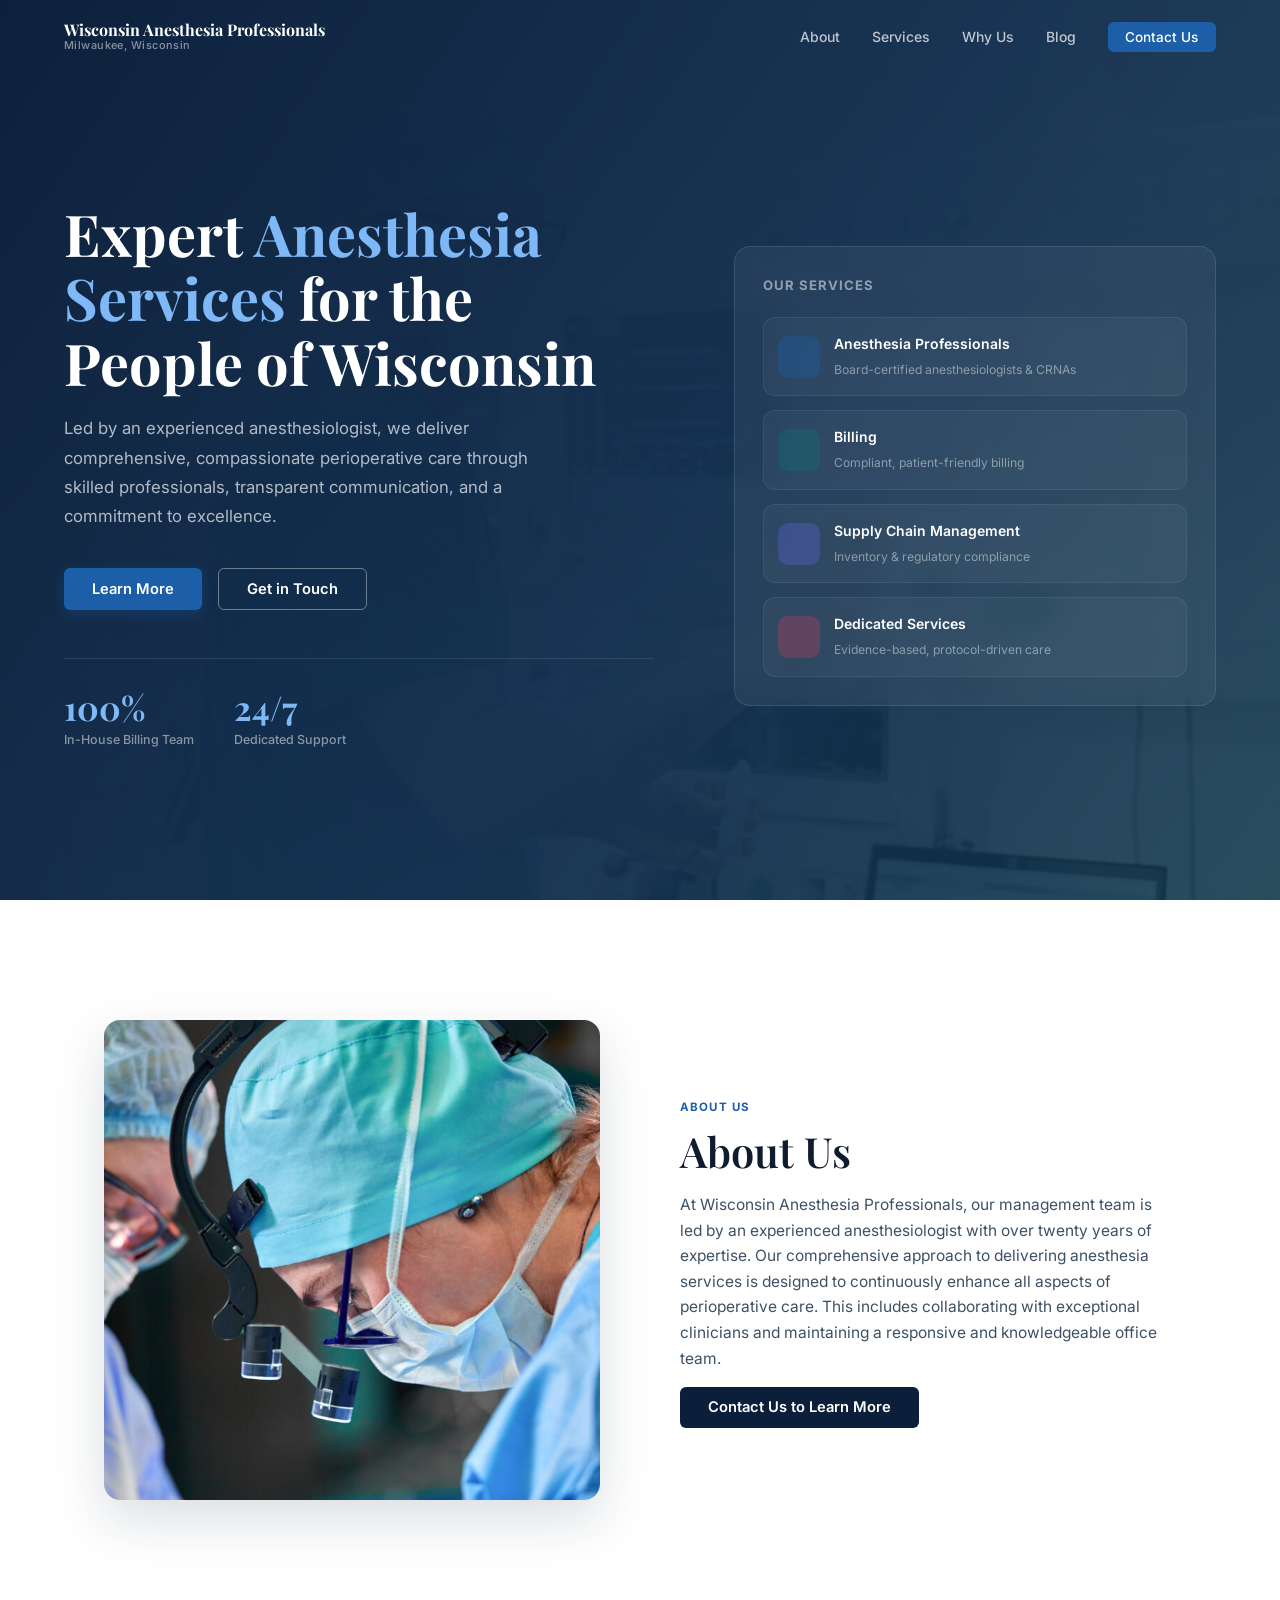
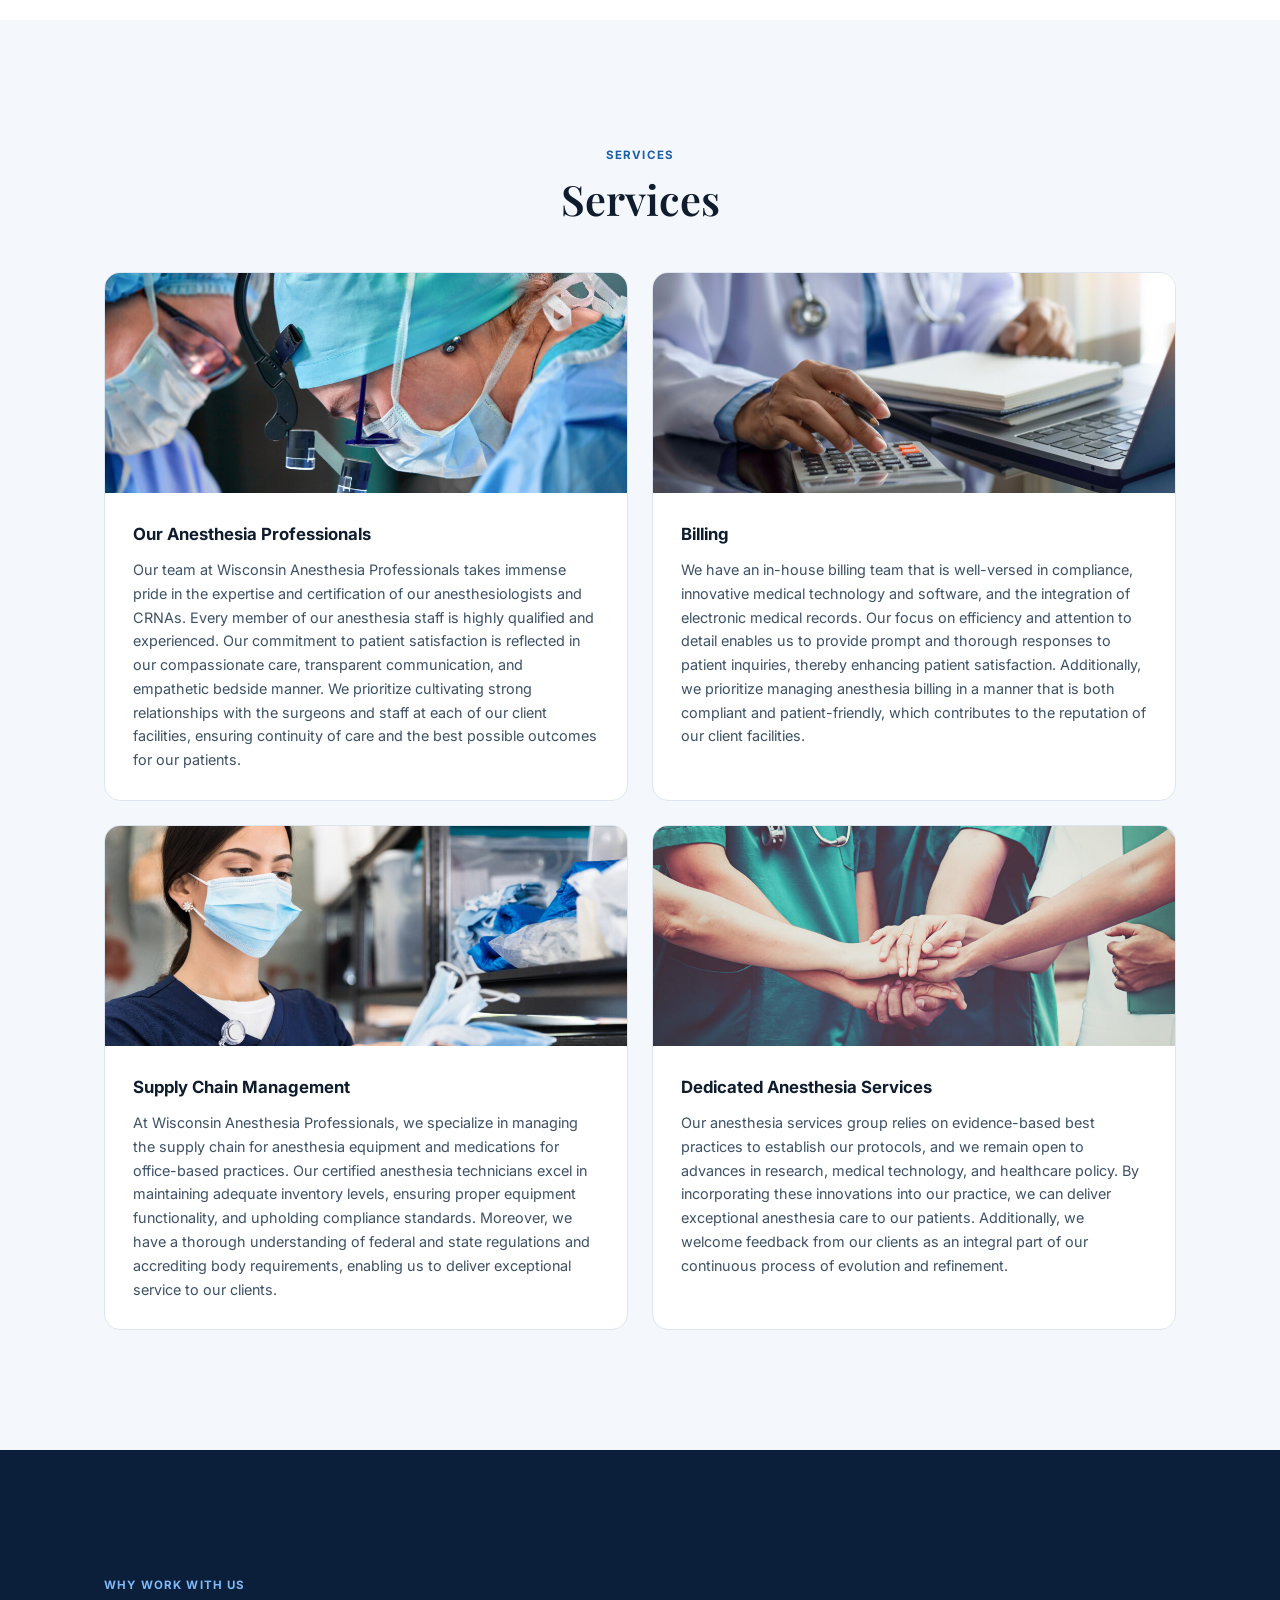
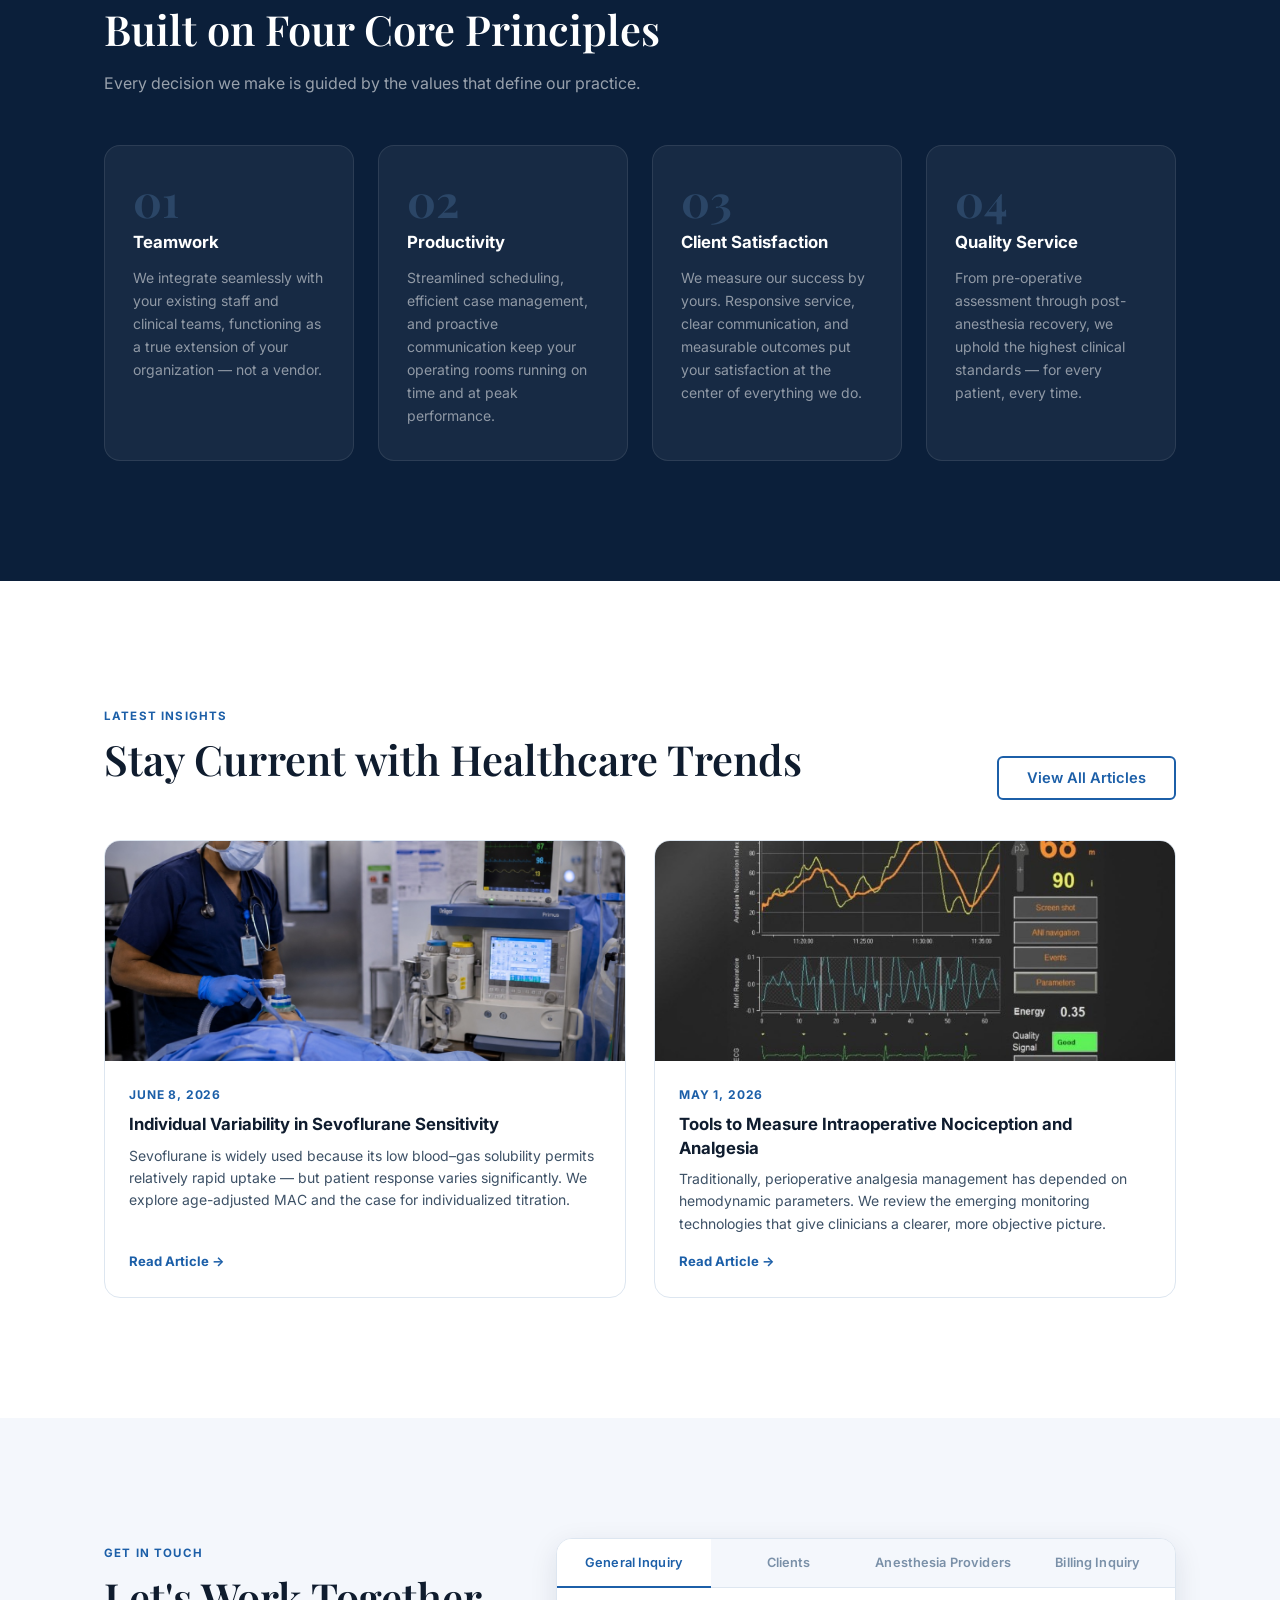
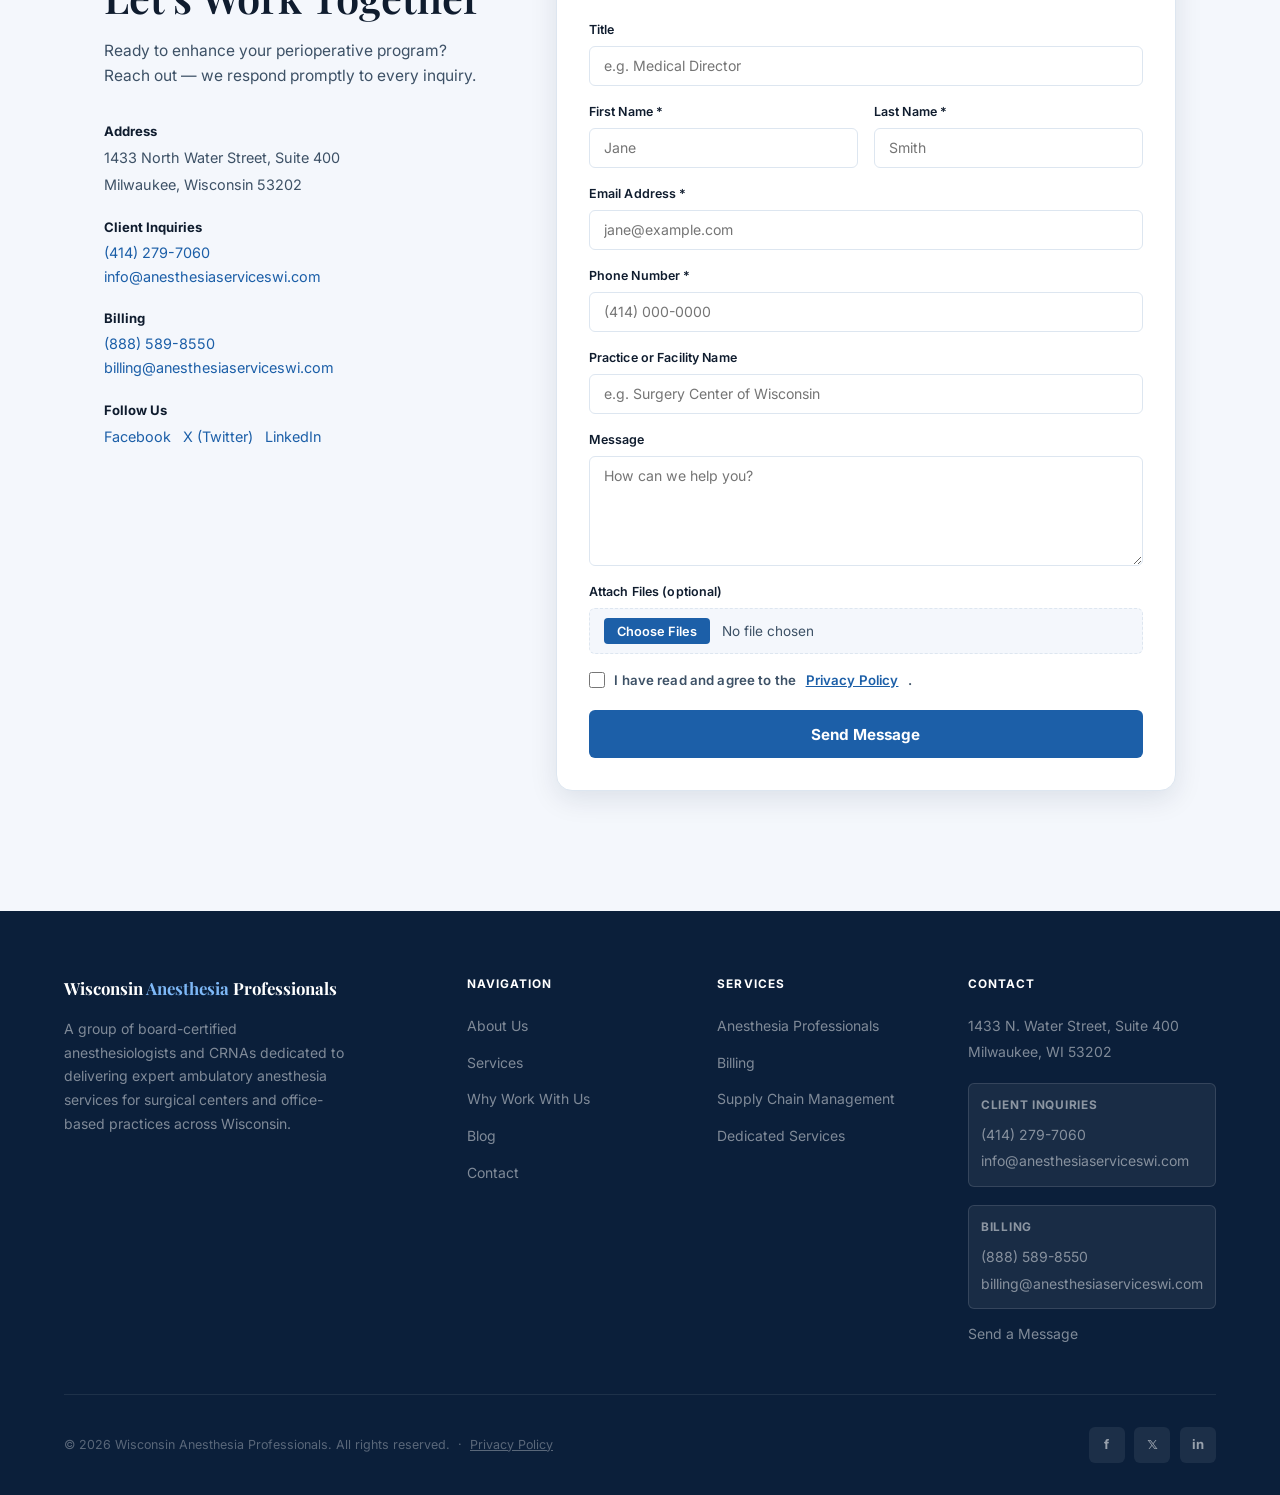
==== commit d2245b96: "Remove emojis from hero, about, services, contact sections; add service images from live site Co-Aut" ====
--- a/index.html
+++ b/index.html
@@ -53,28 +53,28 @@
         <h3>Our Services</h3>
         <div class="hero-panel-items">
           <div class="panel-item">
-            <div class="panel-icon blue">👩‍⚕️</div>
+            <div class="panel-icon blue"></div>
             <div class="panel-text">
               <strong>Anesthesia Professionals</strong>
               <span>Board-certified anesthesiologists &amp; CRNAs</span>
             </div>
           </div>
           <div class="panel-item">
-            <div class="panel-icon teal">🧾</div>
+            <div class="panel-icon teal"></div>
             <div class="panel-text">
               <strong>Billing</strong>
               <span>Compliant, patient-friendly billing</span>
             </div>
           </div>
           <div class="panel-item">
-            <div class="panel-icon indigo">📦</div>
+            <div class="panel-icon indigo"></div>
             <div class="panel-text">
               <strong>Supply Chain Management</strong>
               <span>Inventory &amp; regulatory compliance</span>
             </div>
           </div>
           <div class="panel-item">
-            <div class="panel-icon rose">🔬</div>
+            <div class="panel-icon rose"></div>
             <div class="panel-text">
               <strong>Dedicated Services</strong>
               <span>Evidence-based, protocol-driven care</span>
@@ -95,12 +95,6 @@
             alt="Anesthesia professionals collaborating in a clinical setting"
             loading="lazy"
           />
-          <div class="about-card">
-            <div class="about-card-icon">🏥</div>
-            <div>
-              <strong>Milwaukee, Wisconsin</strong>
-            </div>
-          </div>
         </div>
         <div class="about-content reveal">
           <span class="section-label">About Us</span>
@@ -121,24 +115,40 @@
       </div>
       <div class="services-grid">
         <div class="service-card reveal">
-          <div class="service-icon">👩‍⚕️</div>
-          <h3>Our Anesthesia Professionals</h3>
-          <p>Our team at Wisconsin Anesthesia Professionals takes immense pride in the expertise and certification of our anesthesiologists and CRNAs. Every member of our anesthesia staff is highly qualified and experienced. Our commitment to patient satisfaction is reflected in our compassionate care, transparent communication, and empathetic bedside manner. We prioritize cultivating strong relationships with the surgeons and staff at each of our client facilities, ensuring continuity of care and the best possible outcomes for our patients.</p>
+          <div class="service-img">
+            <img src="images/service-anesthesia-professionals.jpg" alt="Anesthesia professionals in the operating room" loading="lazy" />
+          </div>
+          <div class="service-body">
+            <h3>Our Anesthesia Professionals</h3>
+            <p>Our team at Wisconsin Anesthesia Professionals takes immense pride in the expertise and certification of our anesthesiologists and CRNAs. Every member of our anesthesia staff is highly qualified and experienced. Our commitment to patient satisfaction is reflected in our compassionate care, transparent communication, and empathetic bedside manner. We prioritize cultivating strong relationships with the surgeons and staff at each of our client facilities, ensuring continuity of care and the best possible outcomes for our patients.</p>
+          </div>
         </div>
         <div class="service-card reveal">
-          <div class="service-icon">🧾</div>
-          <h3>Billing</h3>
-          <p>We have an in-house billing team that is well-versed in compliance, innovative medical technology and software, and the integration of electronic medical records. Our focus on efficiency and attention to detail enables us to provide prompt and thorough responses to patient inquiries, thereby enhancing patient satisfaction. Additionally, we prioritize managing anesthesia billing in a manner that is both compliant and patient-friendly, which contributes to the reputation of our client facilities.</p>
+          <div class="service-img">
+            <img src="images/service-billing.jpg" alt="Medical billing team at work" loading="lazy" />
+          </div>
+          <div class="service-body">
+            <h3>Billing</h3>
+            <p>We have an in-house billing team that is well-versed in compliance, innovative medical technology and software, and the integration of electronic medical records. Our focus on efficiency and attention to detail enables us to provide prompt and thorough responses to patient inquiries, thereby enhancing patient satisfaction. Additionally, we prioritize managing anesthesia billing in a manner that is both compliant and patient-friendly, which contributes to the reputation of our client facilities.</p>
+          </div>
         </div>
         <div class="service-card reveal">
-          <div class="service-icon">📦</div>
-          <h3>Supply Chain Management</h3>
-          <p>At Wisconsin Anesthesia Professionals, we specialize in managing the supply chain for anesthesia equipment and medications for office-based practices. Our certified anesthesia technicians excel in maintaining adequate inventory levels, ensuring proper equipment functionality, and upholding compliance standards. Moreover, we have a thorough understanding of federal and state regulations and accrediting body requirements, enabling us to deliver exceptional service to our clients.</p>
+          <div class="service-img">
+            <img src="images/service-supply-chain.jpg" alt="Anesthesia supply chain management" loading="lazy" />
+          </div>
+          <div class="service-body">
+            <h3>Supply Chain Management</h3>
+            <p>At Wisconsin Anesthesia Professionals, we specialize in managing the supply chain for anesthesia equipment and medications for office-based practices. Our certified anesthesia technicians excel in maintaining adequate inventory levels, ensuring proper equipment functionality, and upholding compliance standards. Moreover, we have a thorough understanding of federal and state regulations and accrediting body requirements, enabling us to deliver exceptional service to our clients.</p>
+          </div>
         </div>
         <div class="service-card reveal">
-          <div class="service-icon">🔬</div>
-          <h3>Dedicated Anesthesia Services</h3>
-          <p>Our anesthesia services group relies on evidence-based best practices to establish our protocols, and we remain open to advances in research, medical technology, and healthcare policy. By incorporating these innovations into our practice, we can deliver exceptional anesthesia care to our patients. Additionally, we welcome feedback from our clients as an integral part of our continuous process of evolution and refinement.</p>
+          <div class="service-img">
+            <img src="images/service-dedicated.jpg" alt="Dedicated anesthesia care team" loading="lazy" />
+          </div>
+          <div class="service-body">
+            <h3>Dedicated Anesthesia Services</h3>
+            <p>Our anesthesia services group relies on evidence-based best practices to establish our protocols, and we remain open to advances in research, medical technology, and healthcare policy. By incorporating these innovations into our practice, we can deliver exceptional anesthesia care to our patients. Additionally, we welcome feedback from our clients as an integral part of our continuous process of evolution and refinement.</p>
+          </div>
         </div>
       </div>
     </div>
@@ -234,7 +244,6 @@
           <p>Ready to enhance your perioperative program? Reach out — we respond promptly to every inquiry.</p>
           <div class="contact-details">
             <div class="contact-item">
-              <div class="contact-item-icon">📍</div>
               <div>
                 <strong>Address</strong>
                 <span>1433 North Water Street, Suite 400<br>Milwaukee, Wisconsin 53202</span>
@@ -255,7 +264,6 @@
               </div>
             </div>
             <div class="contact-item">
-              <div class="contact-item-icon">✉️</div>
               <div>
                 <strong>Follow Us</strong>
                 <span>
--- a/css/style.css
+++ b/css/style.css
@@ -494,7 +494,7 @@
 .service-card {
   background: var(--white);
   border-radius: var(--r-lg);
-  padding: 2rem;
+  padding: 0;
   border: 1px solid var(--border);
   position: relative;
   overflow: hidden;
@@ -509,23 +509,27 @@
   transform: scaleX(0);
   transform-origin: left;
   transition: transform 0.3s ease;
+  z-index: 1;
 }
 .service-card:hover { box-shadow: var(--shadow-lg); transform: translateY(-4px); }
 .service-card:hover::before { transform: scaleX(1); }
 
-.service-icon {
-  width: 52px; height: 52px;
-  border-radius: var(--r-md);
-  display: flex;
-  align-items: center;
-  justify-content: center;
-  font-size: 1.4rem;
-  margin-bottom: 1.25rem;
-}
-.service-card:nth-child(1) .service-icon { background: #DBEAFE; }
-.service-card:nth-child(2) .service-icon { background: var(--teal-light); }
-.service-card:nth-child(3) .service-icon { background: #E0E7FF; }
-.service-card:nth-child(4) .service-icon { background: #FFE4E6; }
+.service-img {
+  width: 100%;
+  height: 220px;
+  overflow: hidden;
+}
+.service-img img {
+  width: 100%;
+  height: 100%;
+  object-fit: cover;
+  transition: transform 0.45s ease;
+}
+.service-card:hover .service-img img { transform: scale(1.05); }
+
+.service-body {
+  padding: 1.75rem;
+}
 
 .service-card h3 { font-size: 1.05rem; font-weight: 700; color: var(--text-dark); margin-bottom: 0.6rem; }
 .service-card p  { font-size: 0.9rem; color: var(--text-body); line-height: 1.65; }
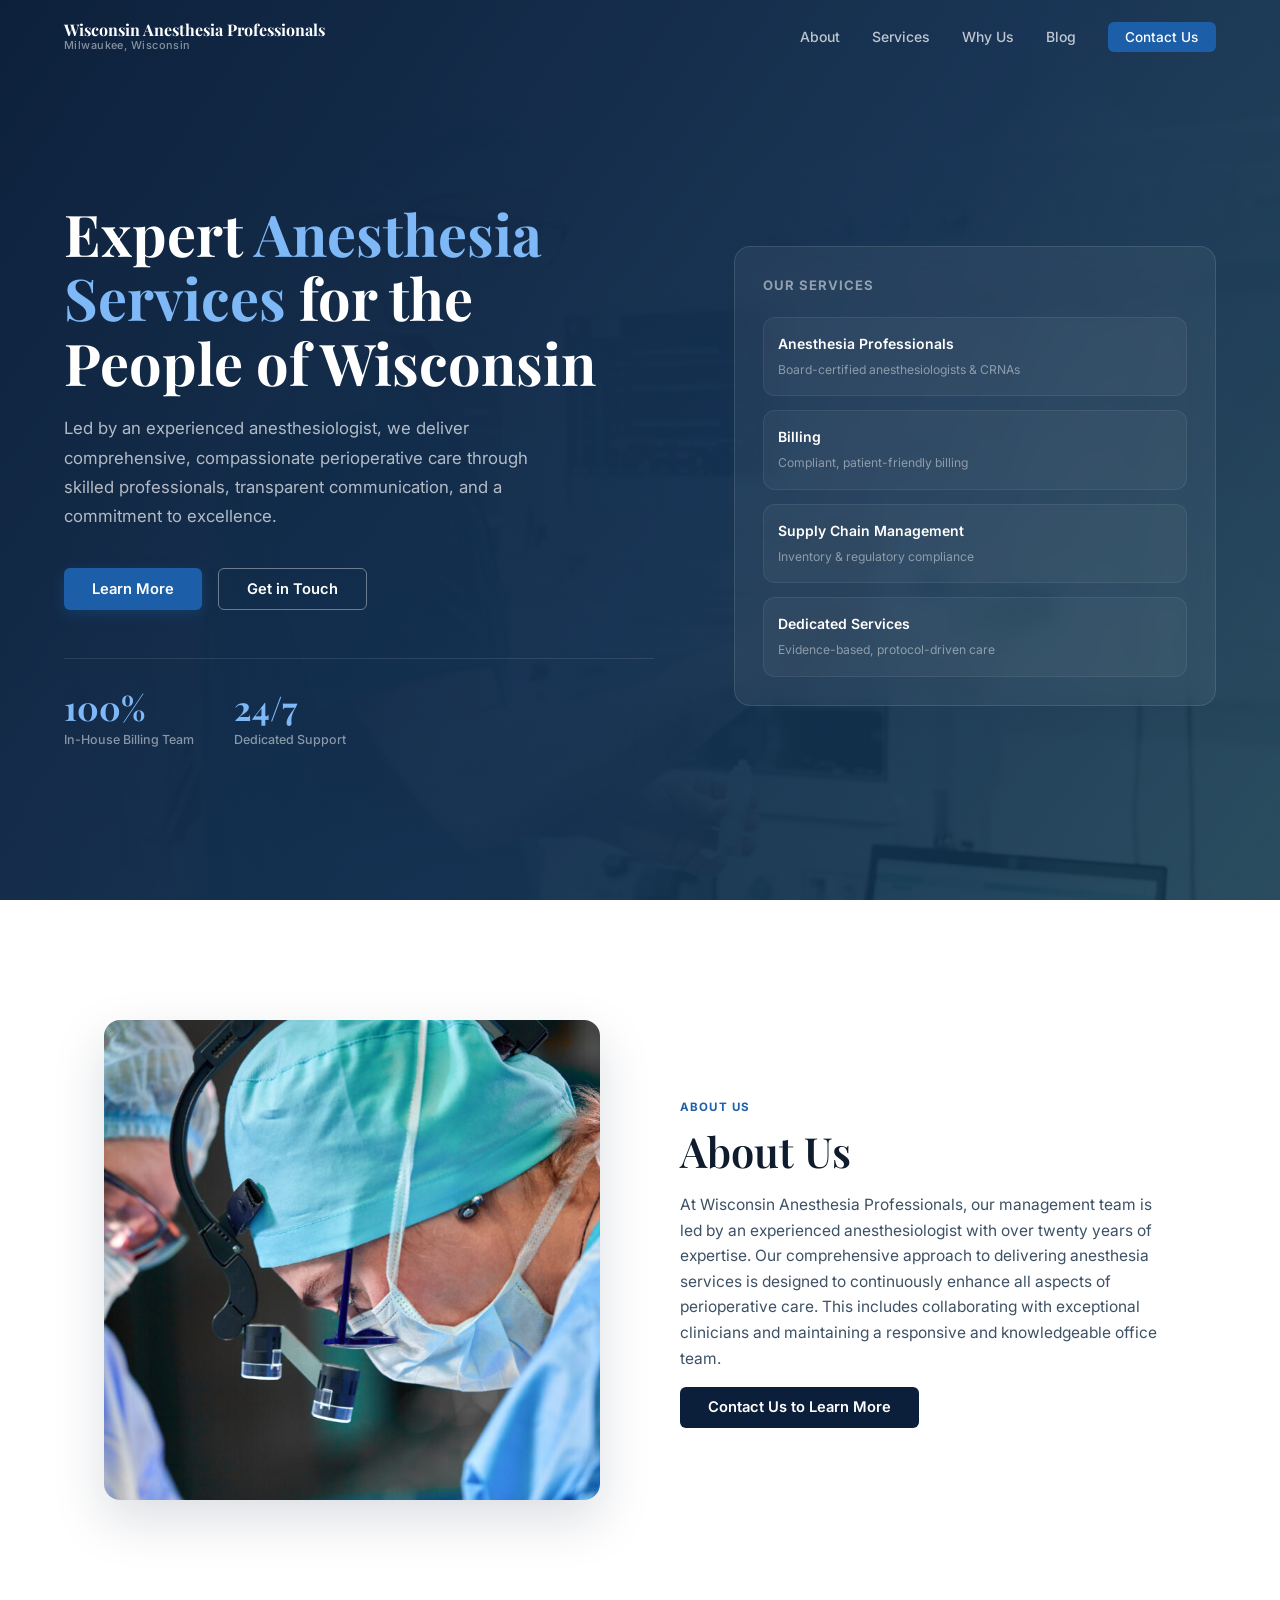
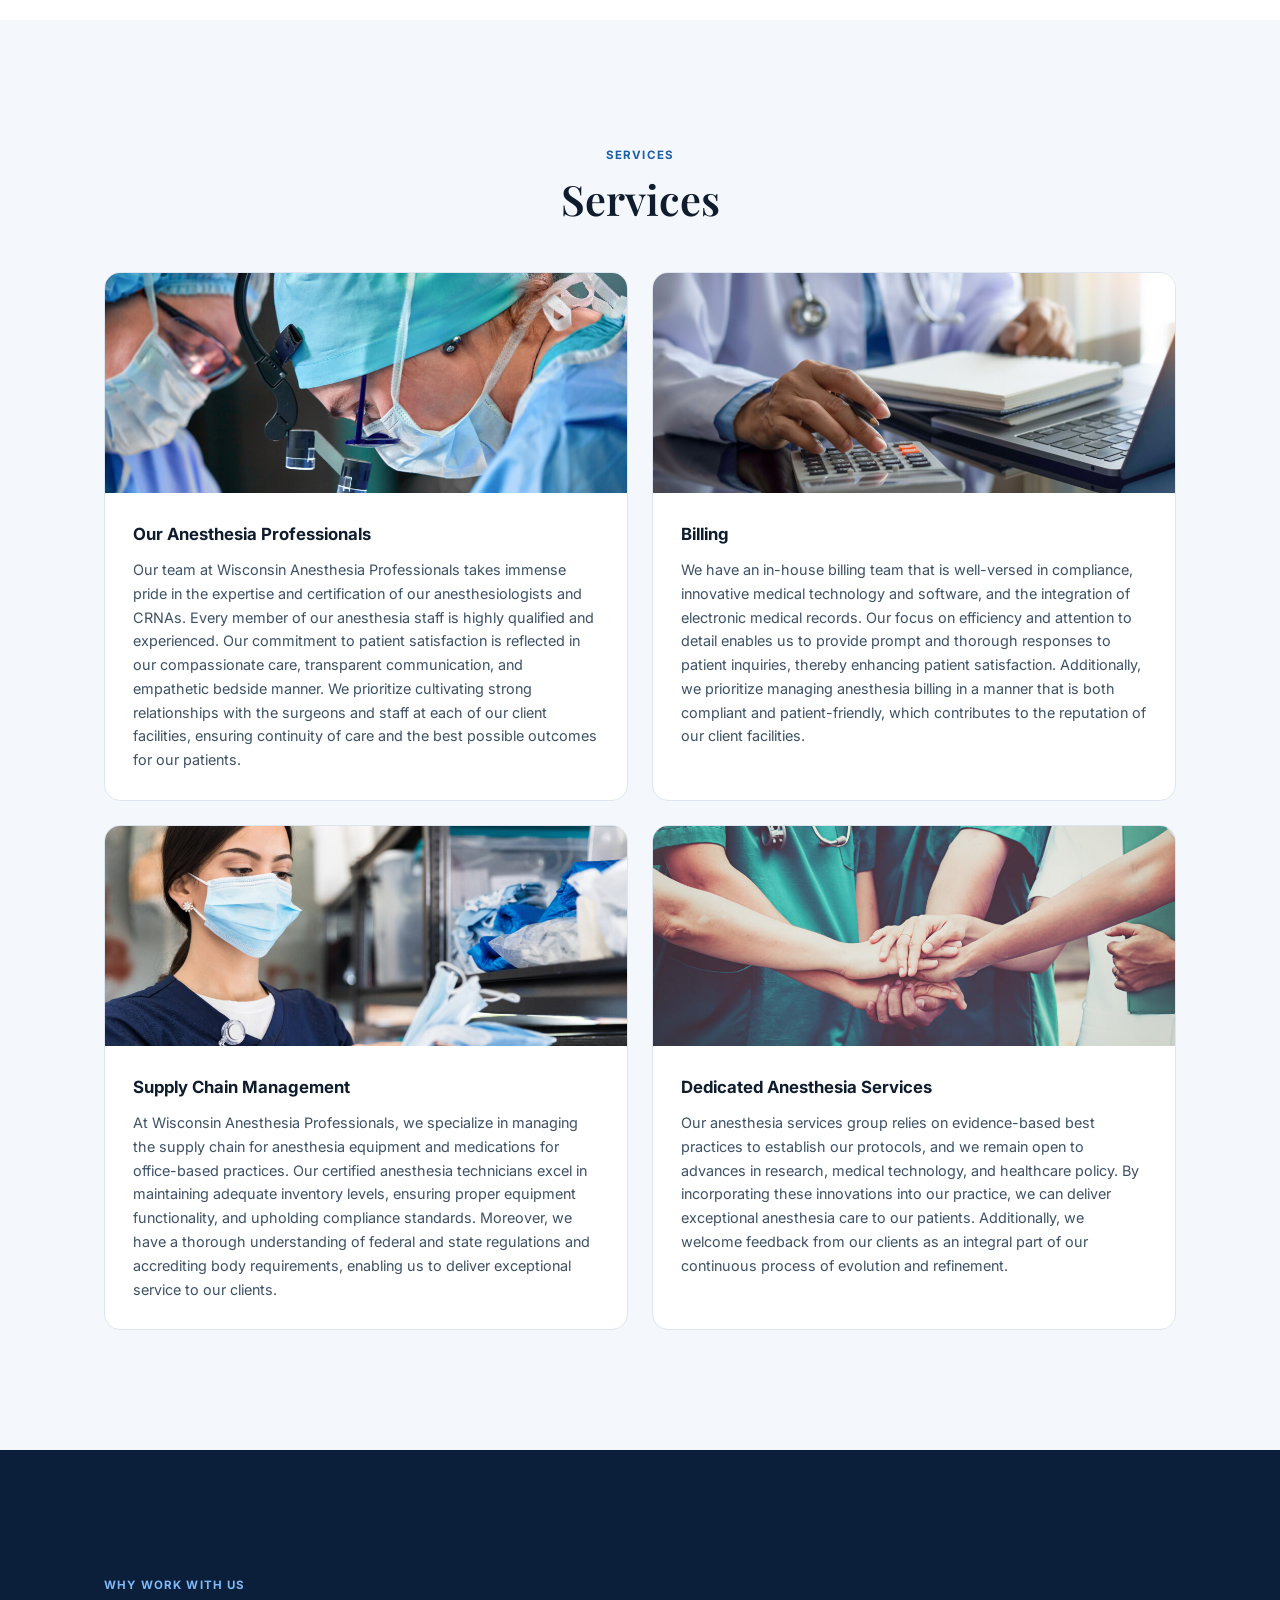
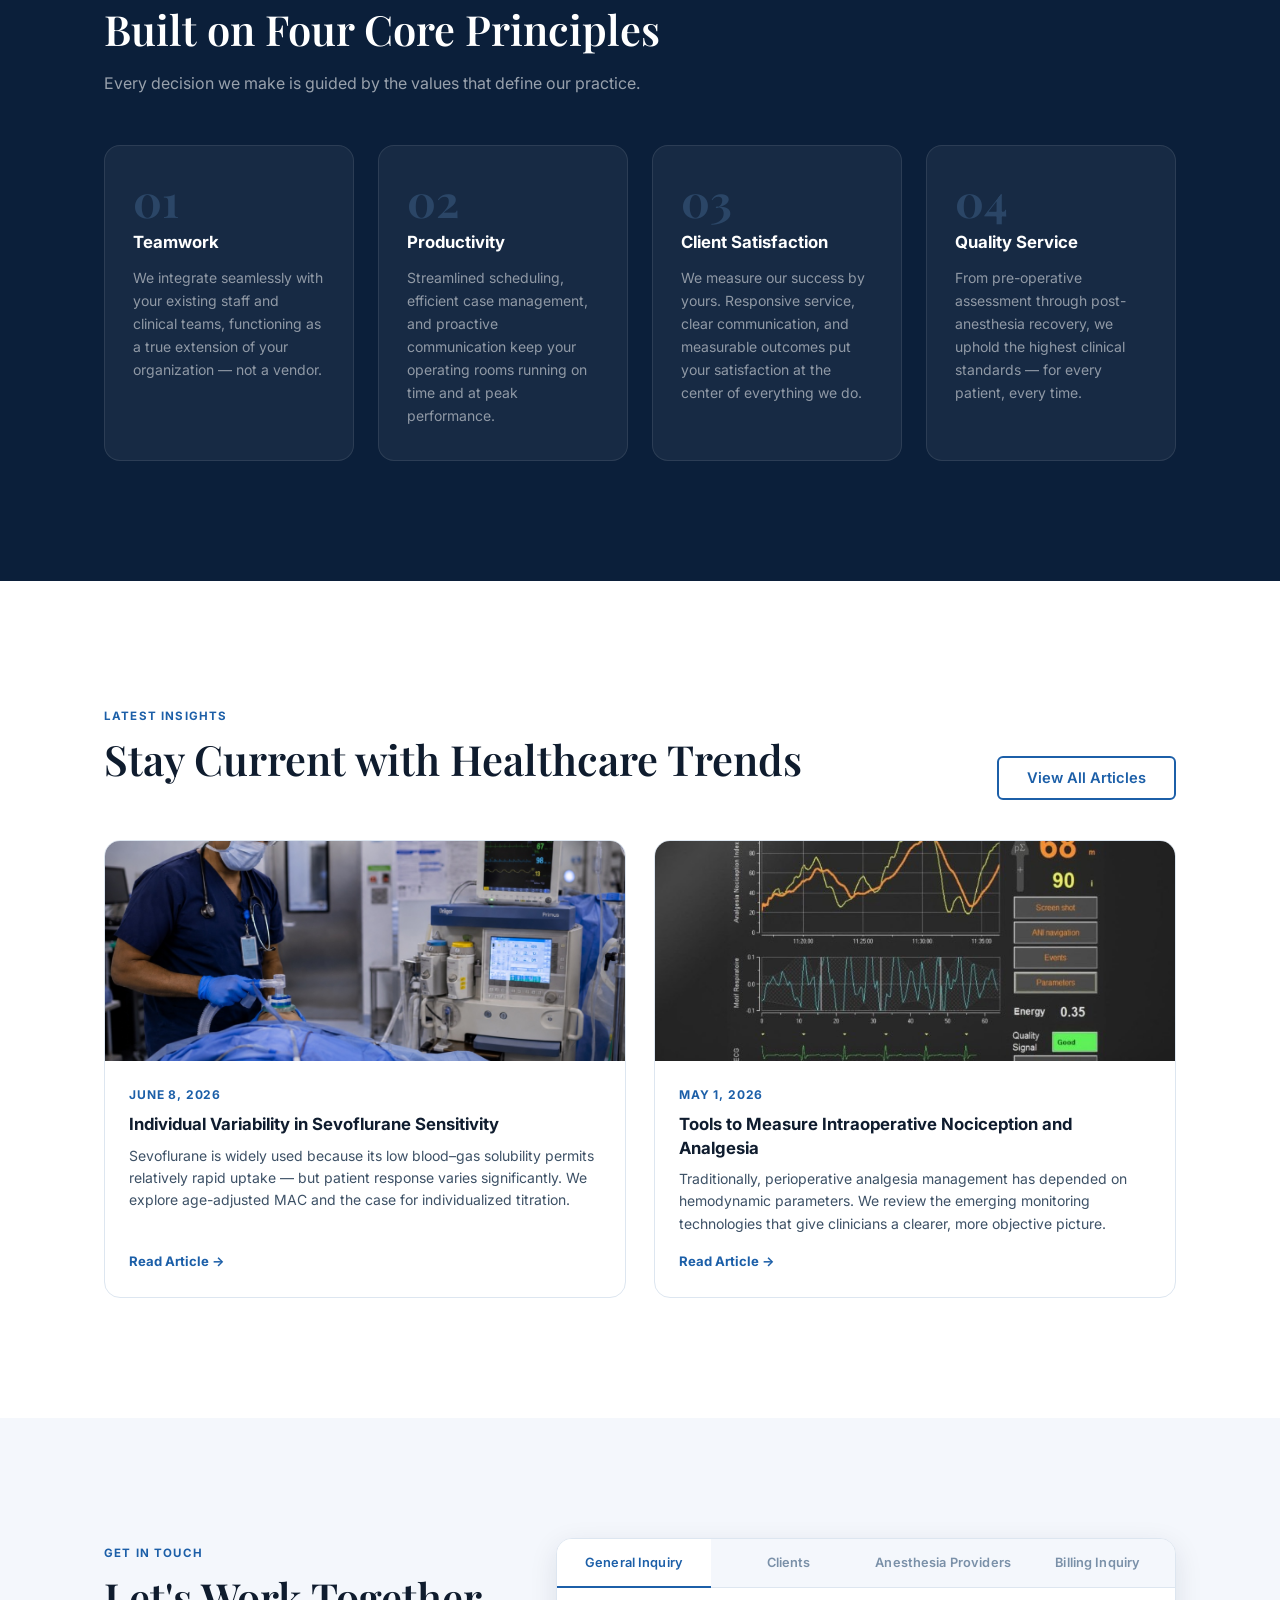
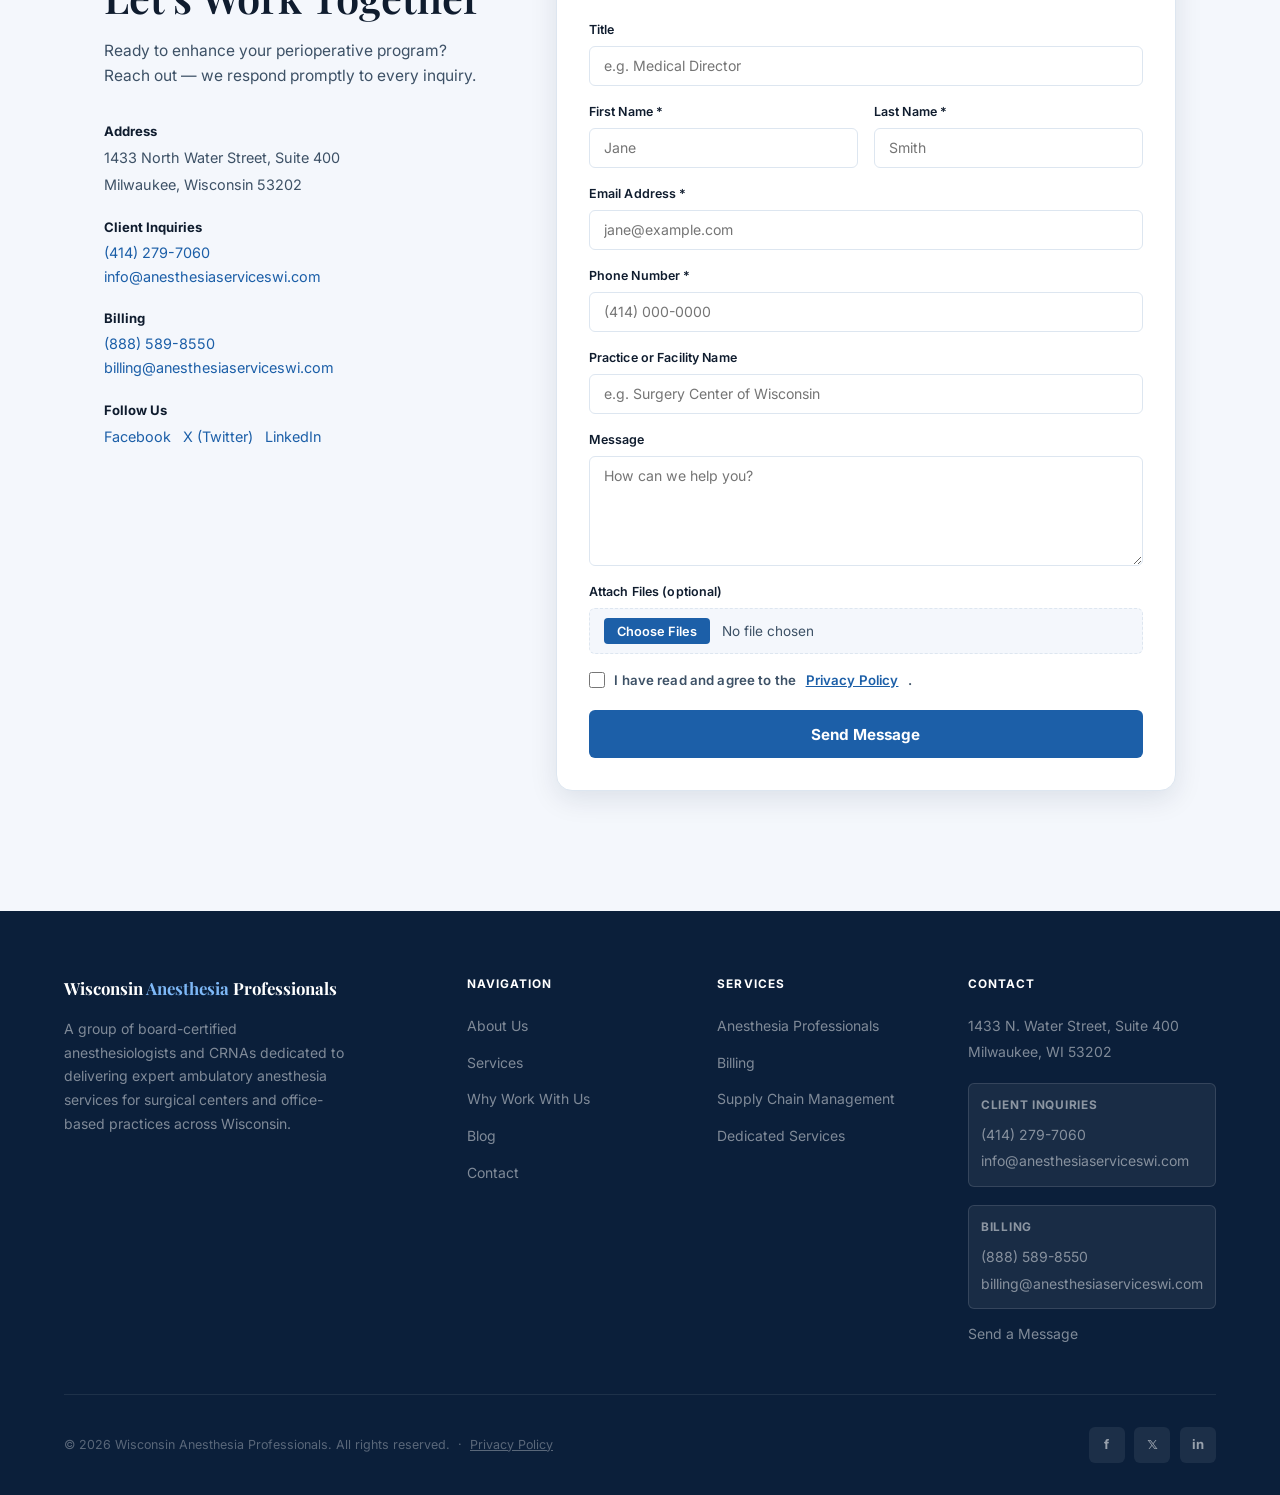
==== commit b90556e3: "Remove empty icon boxes from hero panel Co-Authored-By: Claude Sonnet 4.6 <noreply@anthropic.com>" ====
--- a/index.html
+++ b/index.html
@@ -53,28 +53,24 @@
         <h3>Our Services</h3>
         <div class="hero-panel-items">
           <div class="panel-item">
-            <div class="panel-icon blue"></div>
             <div class="panel-text">
               <strong>Anesthesia Professionals</strong>
               <span>Board-certified anesthesiologists &amp; CRNAs</span>
             </div>
           </div>
           <div class="panel-item">
-            <div class="panel-icon teal"></div>
             <div class="panel-text">
               <strong>Billing</strong>
               <span>Compliant, patient-friendly billing</span>
             </div>
           </div>
           <div class="panel-item">
-            <div class="panel-icon indigo"></div>
             <div class="panel-text">
               <strong>Supply Chain Management</strong>
               <span>Inventory &amp; regulatory compliance</span>
             </div>
           </div>
           <div class="panel-item">
-            <div class="panel-icon rose"></div>
             <div class="panel-text">
               <strong>Dedicated Services</strong>
               <span>Evidence-based, protocol-driven care</span>
